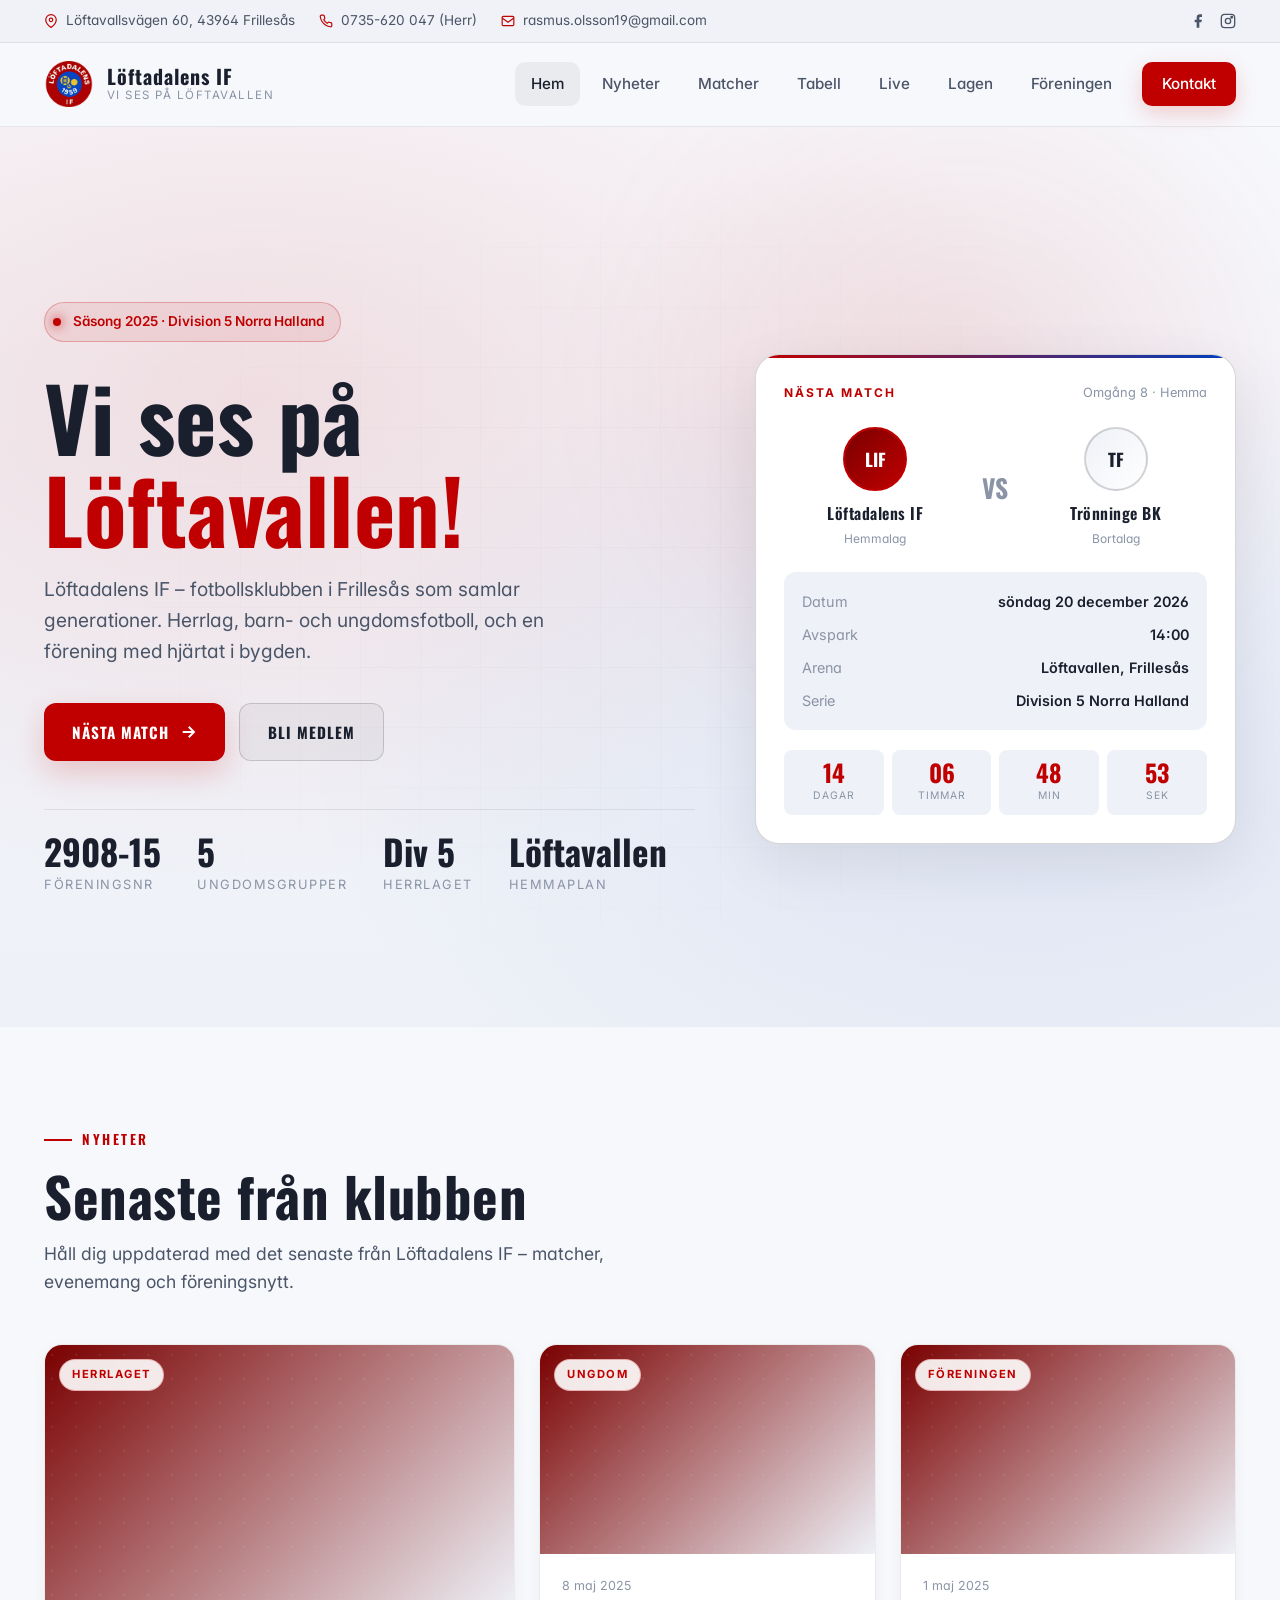
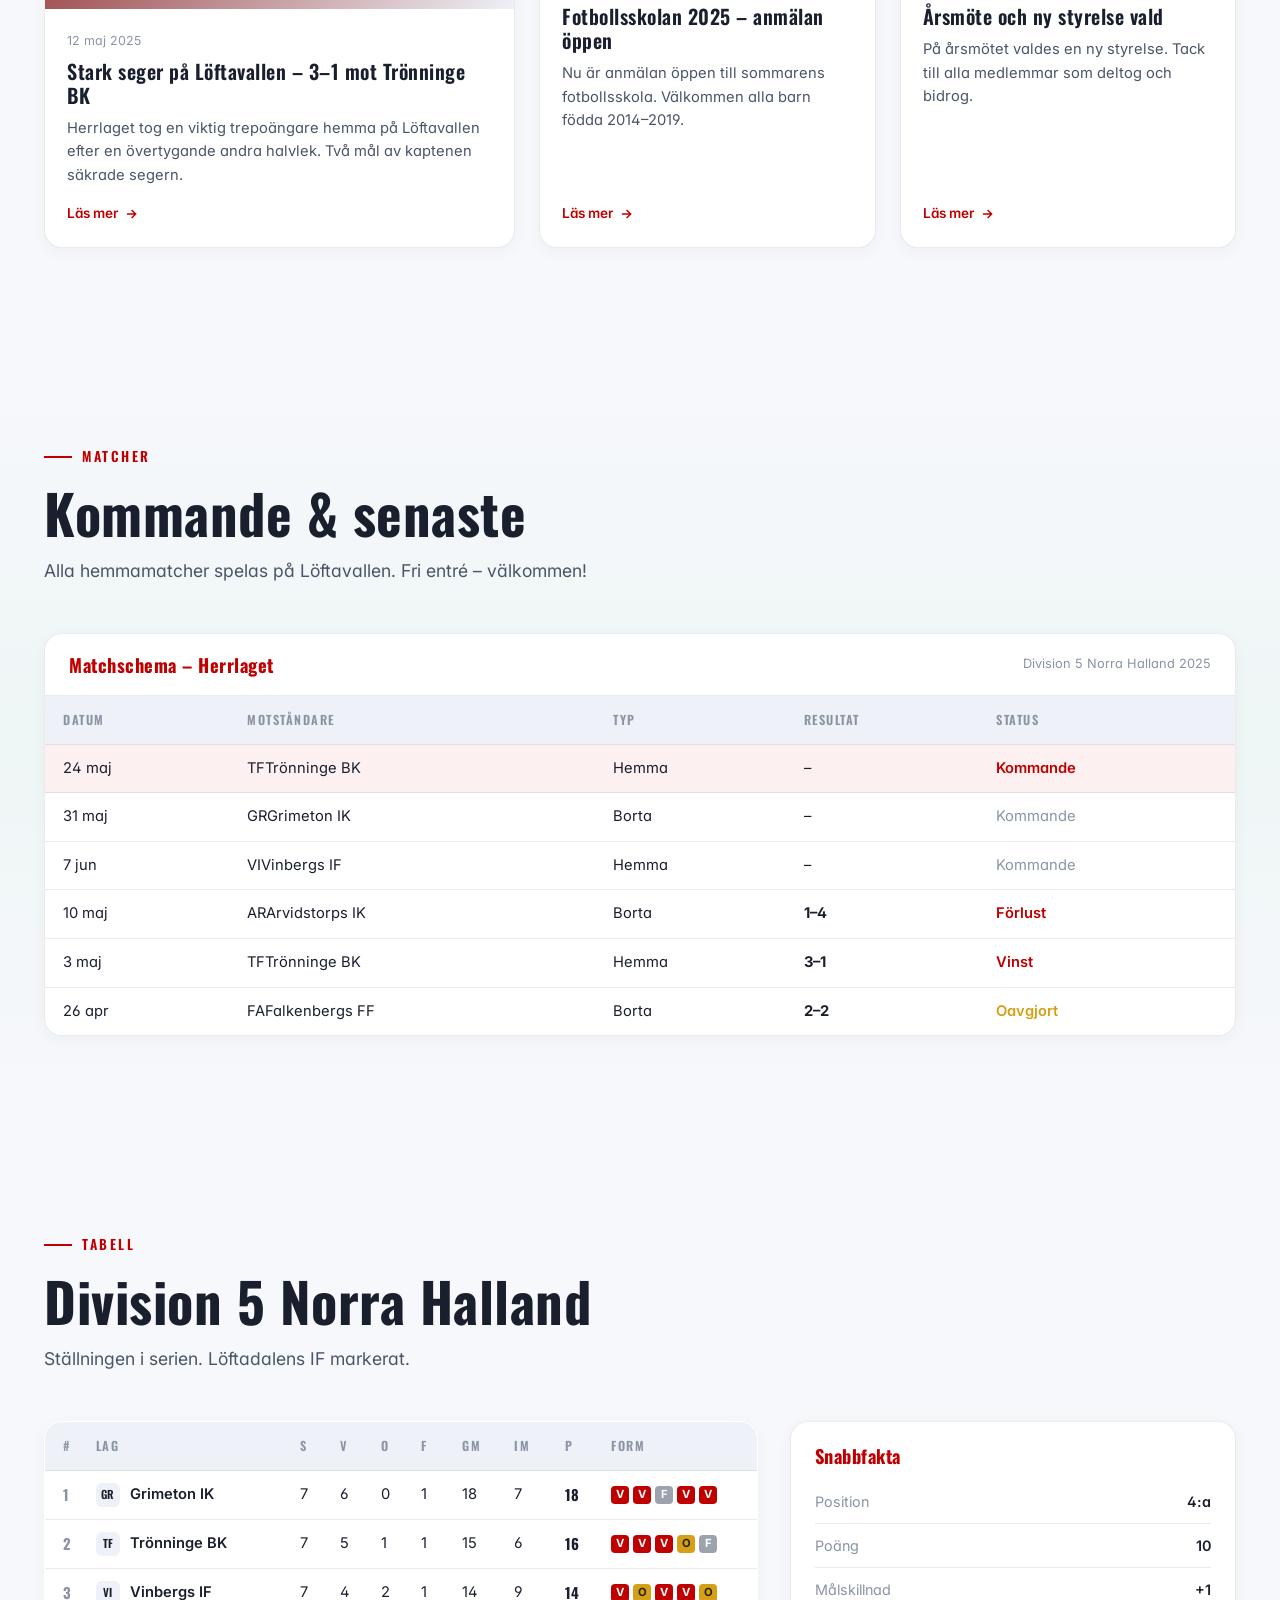
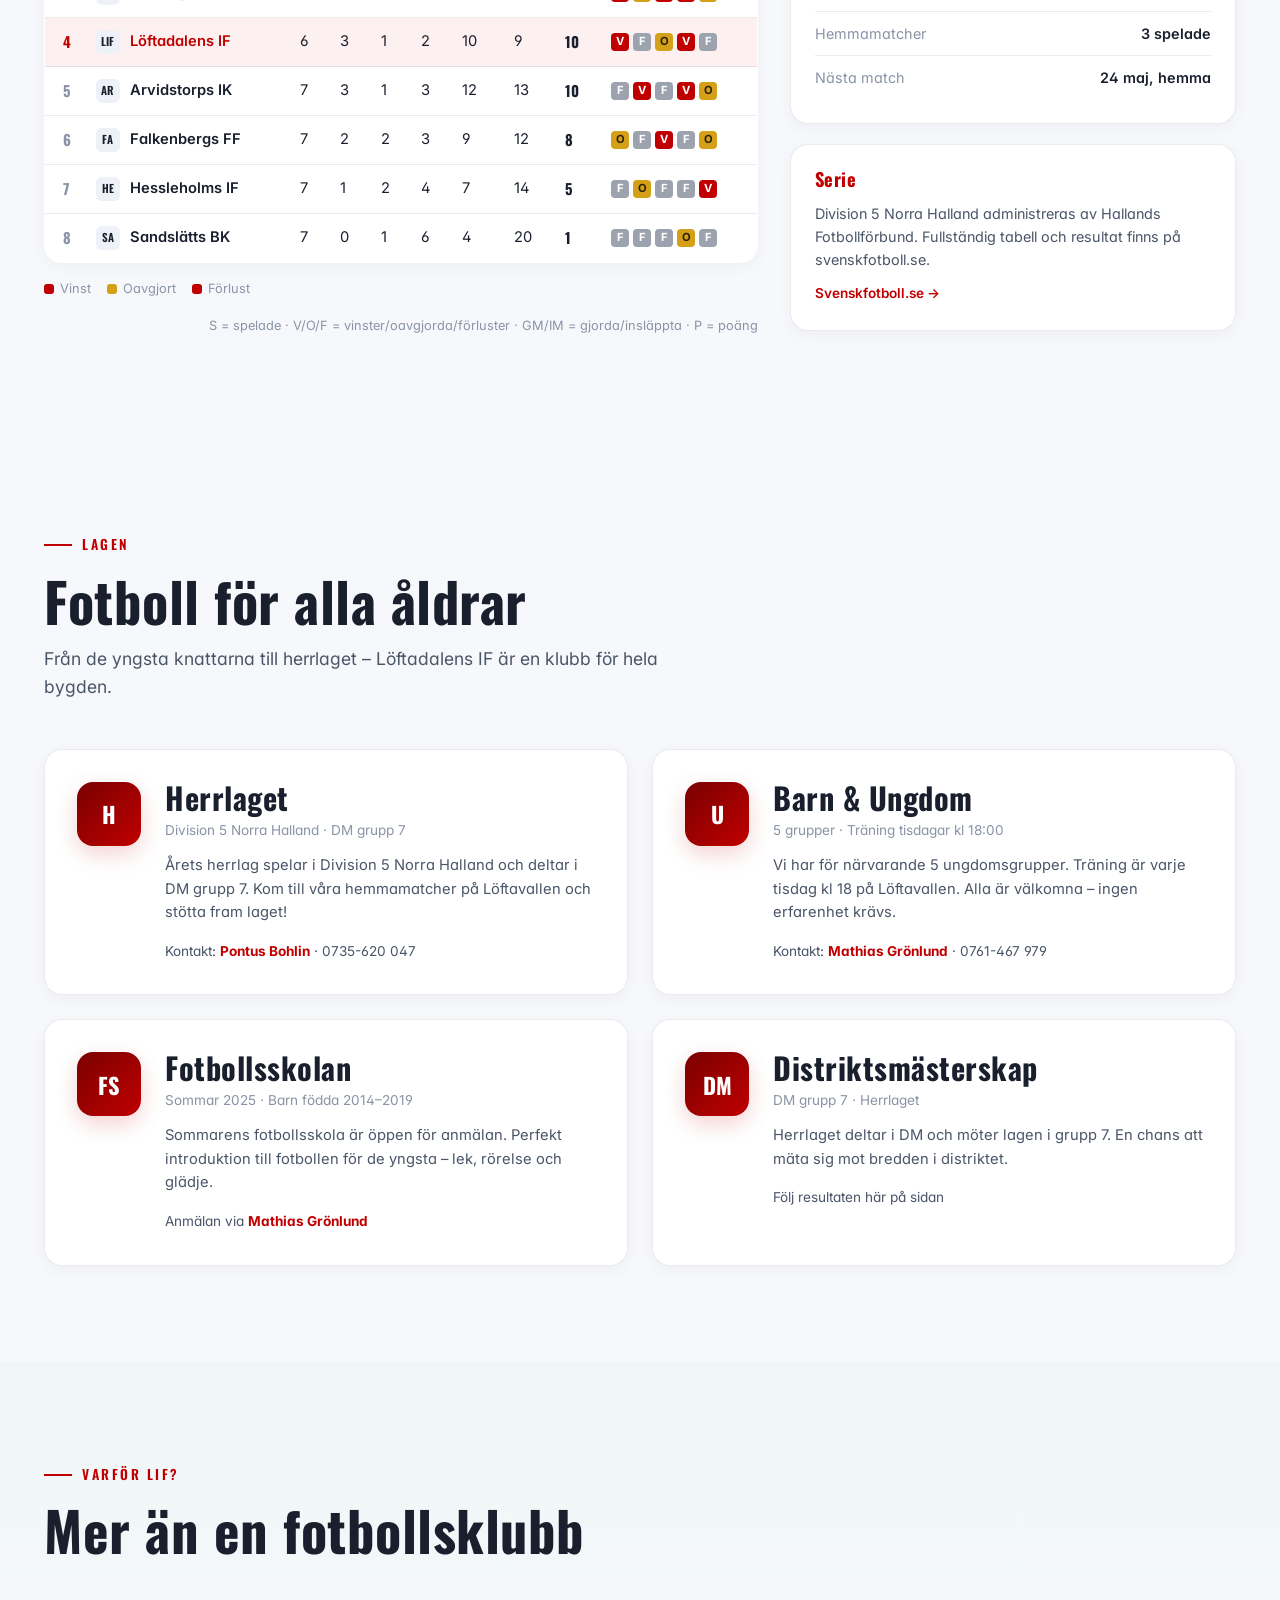
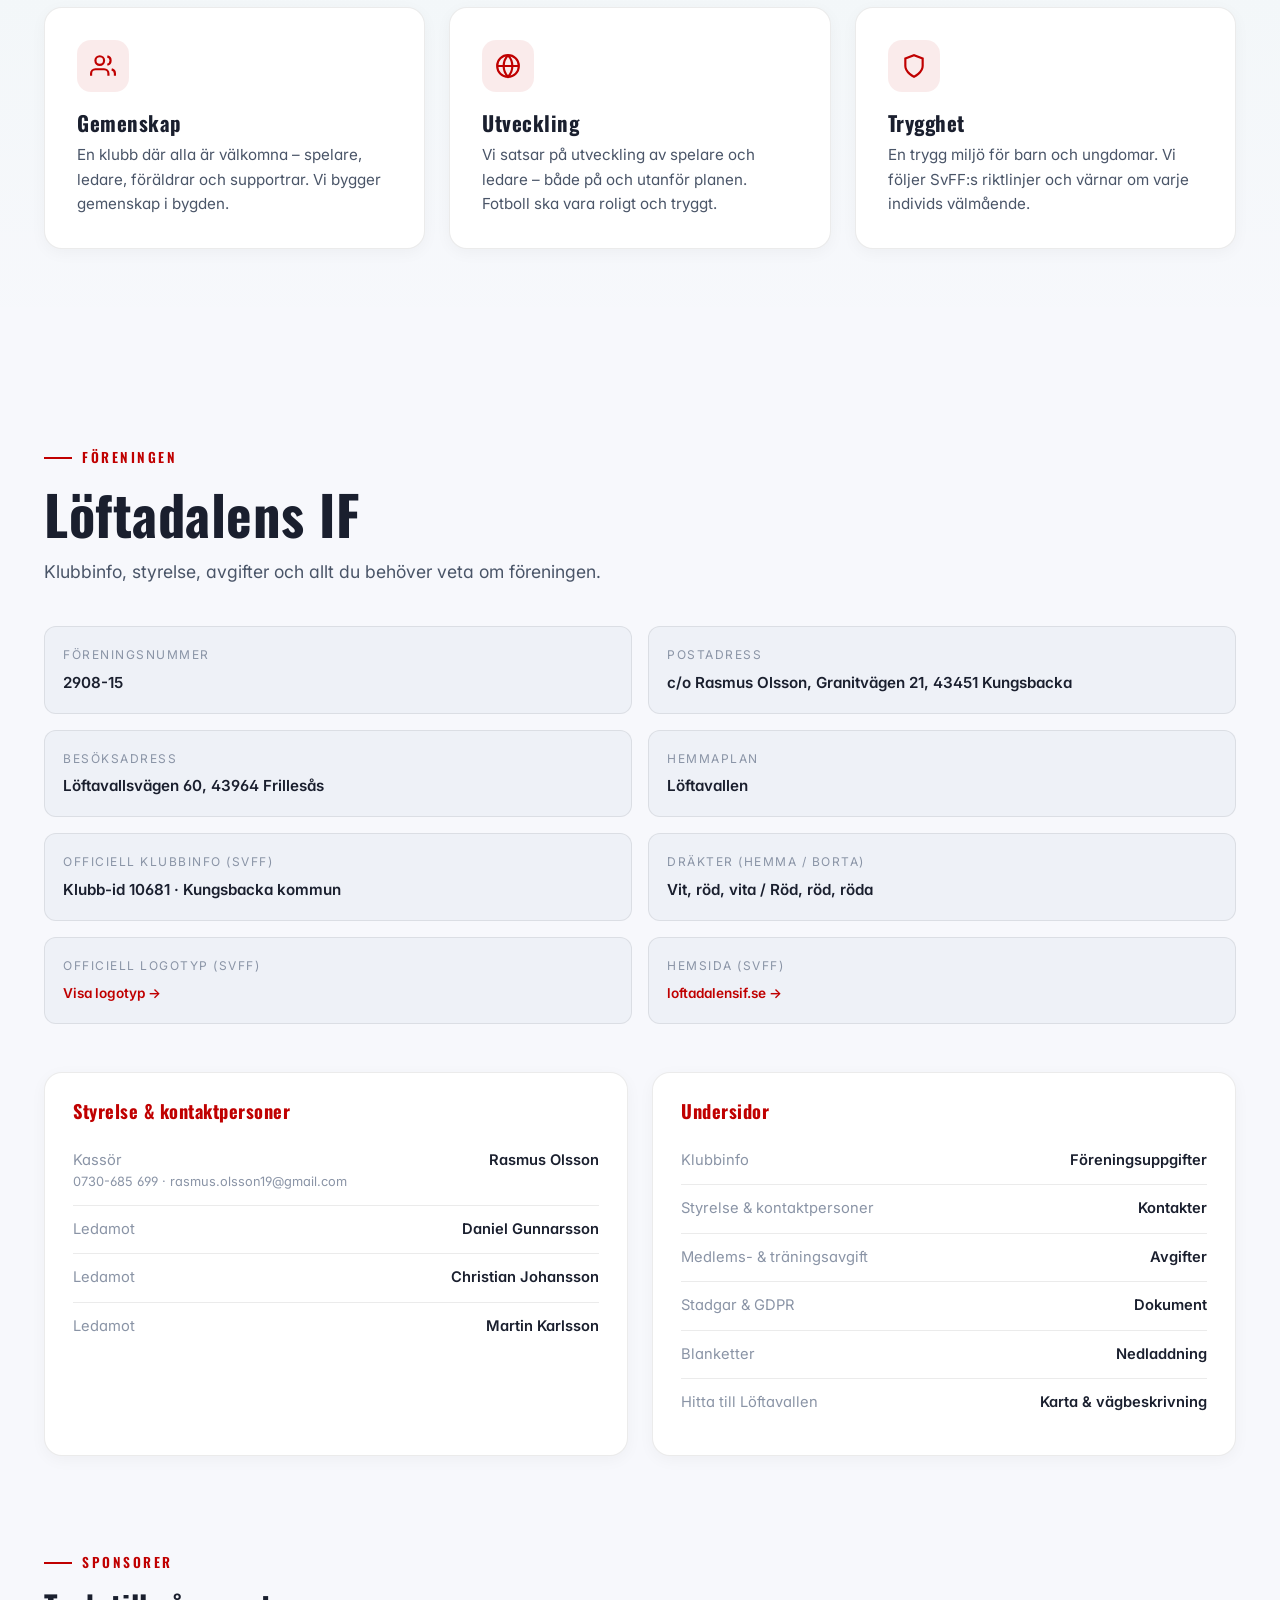
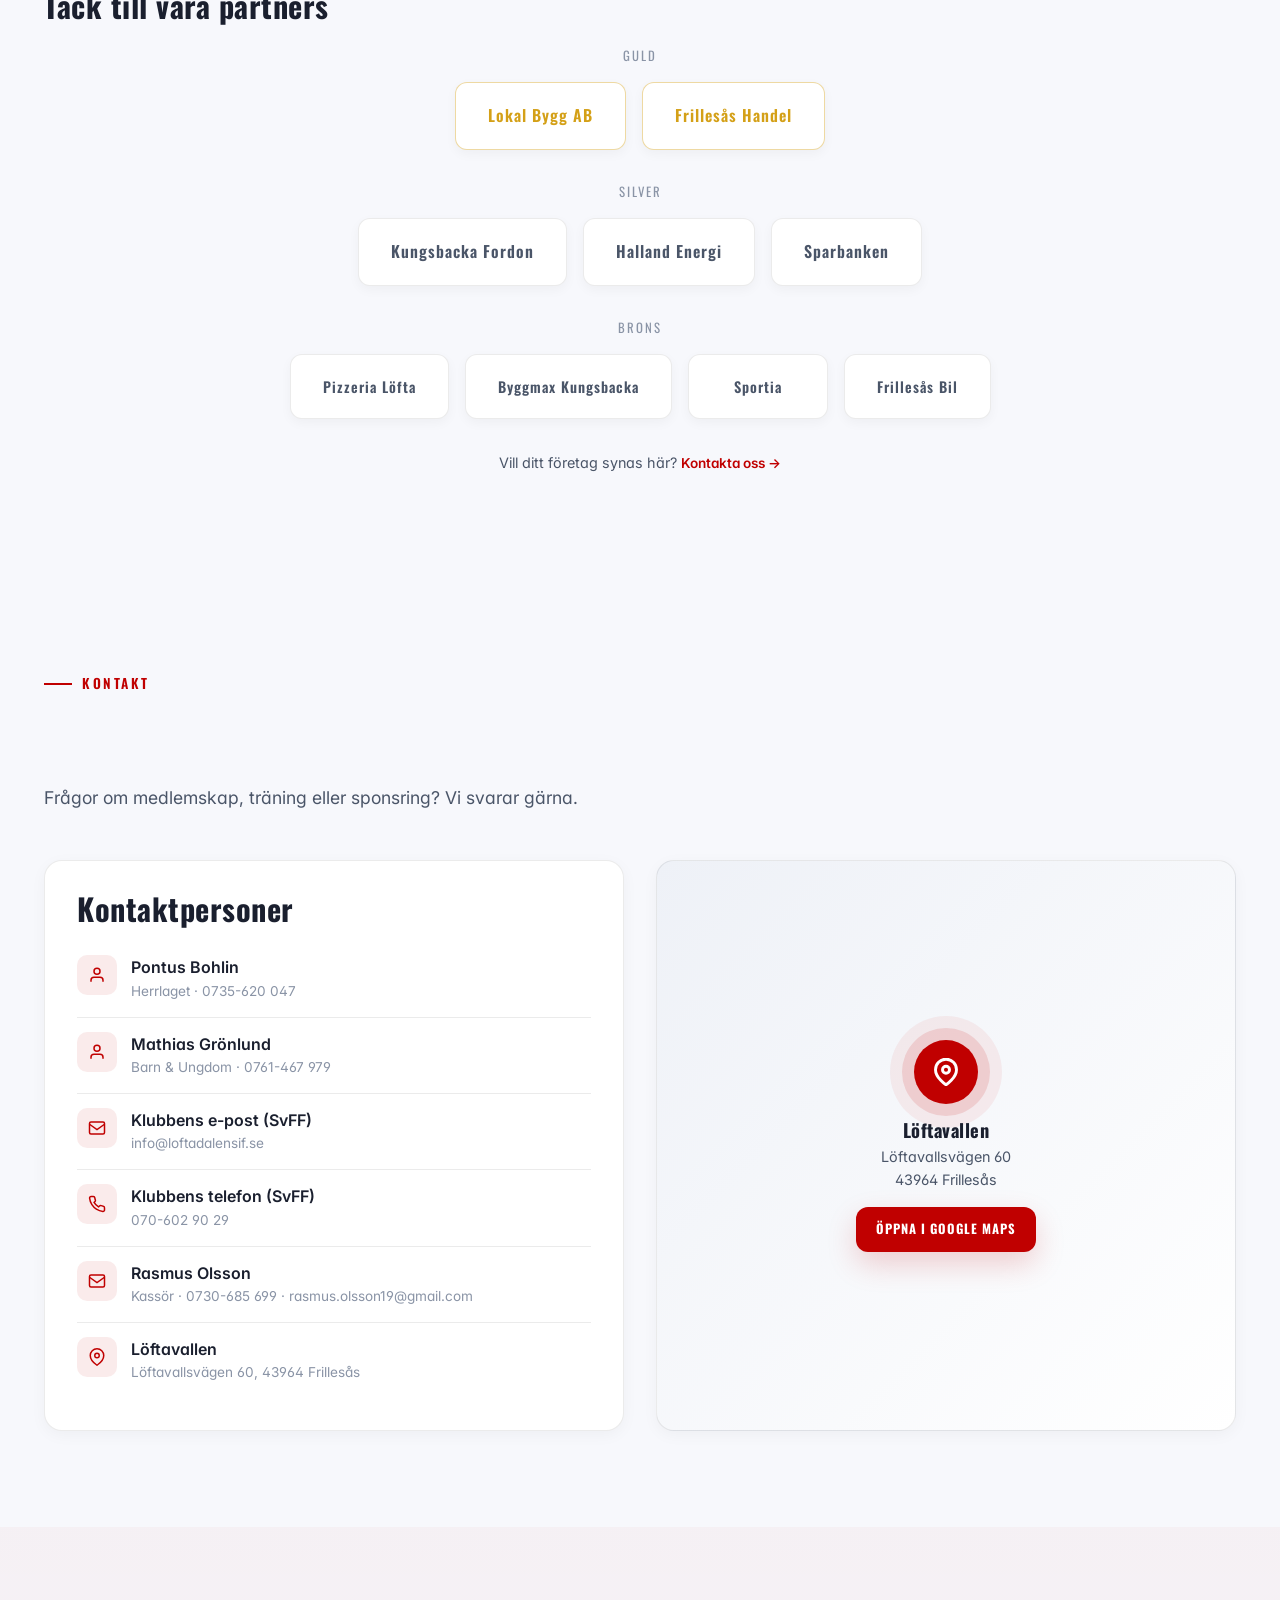
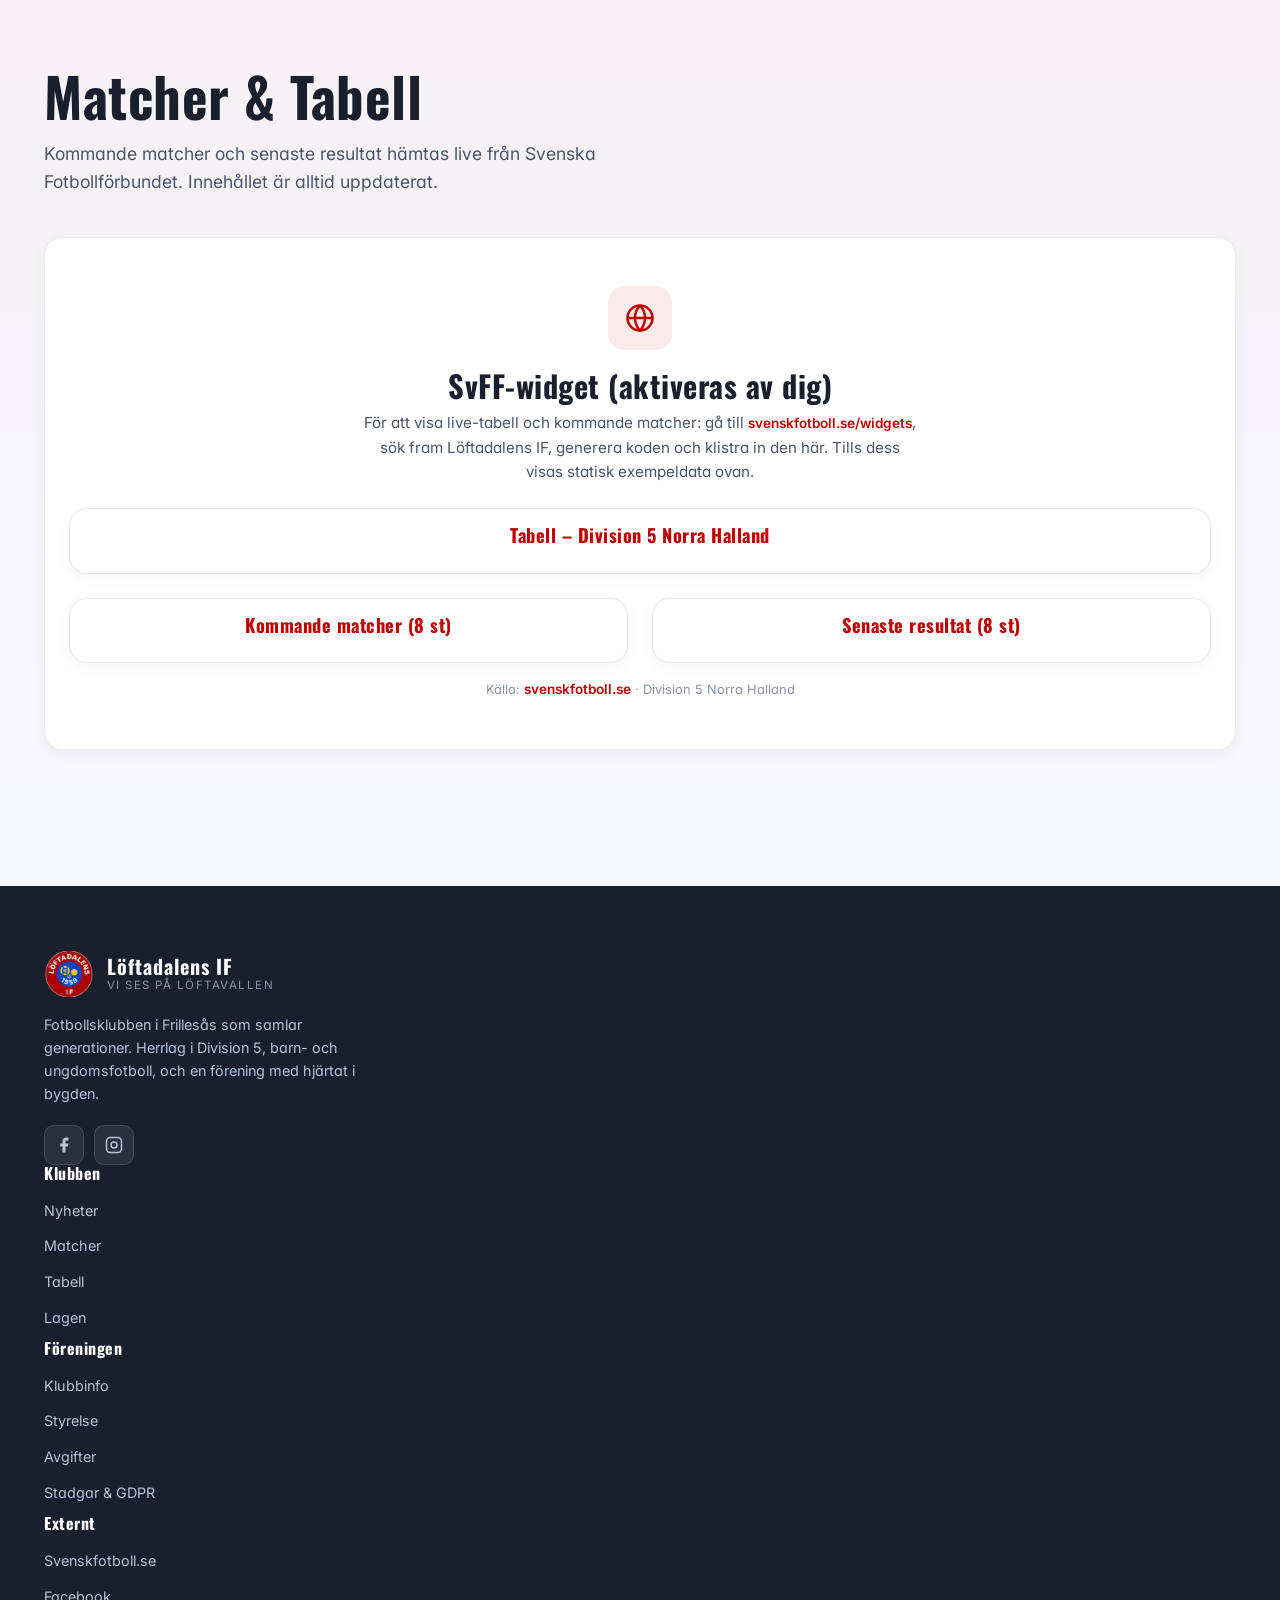
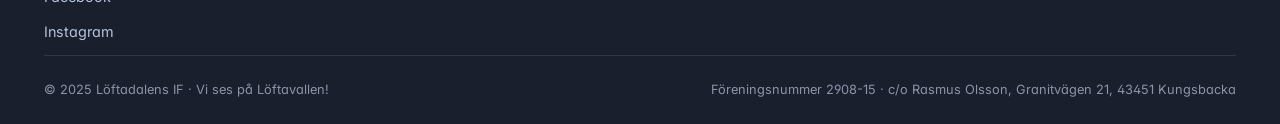
==== loftadalens-if-standalone.html @ 043dfdfb "Add SvFF widgets: table, upcoming matches, latest results" ====
<!DOCTYPE html>
<html lang="sv">
<head>
  <meta charset="UTF-8" />
  <meta name="viewport" content="width=device-width, initial-scale=1.0" />
  <meta name="description" content="Löftadalens IF – Vi ses på Löftavallen! Officiell hemsida för fotbollsklubben i Frillesås, Halland. Herrlag i Division 5, barn- och ungdomsfotboll." />
  <title>Löftadalens IF – Vi ses på Löftavallen!</title>
  <link rel="preconnect" href="https://fonts.googleapis.com" />
  <link rel="preconnect" href="https://fonts.gstatic.com" crossorigin />
  <link href="https://fonts.googleapis.com/css2?family=Inter:wght@400;500;600;700&family=Oswald:wght@500;600;700&display=swap" rel="stylesheet" />
  <style>
:root {
  --bg: #f7f8fc;
  --bg-2: #ffffff;
  --bg-3: #eef1f7;
  --card: #ffffff;
  --card-2: #f4f6fa;
  --border: rgba(0,0,0,0.08);
  --border-strong: rgba(0,0,0,0.16);
  --text: #1a1f2e;
  --text-dim: #4a5568;
  --text-muted: #8a94a6;
  --red: #c00000;
  --red-2: #a00000;
  --red-dark: #7a0000;
  --red-glow: rgba(192,0,0,0.18);
  --blue: #0040c0;
  --blue-2: #0030a0;
  --gold: #d4a017;
  --green: #c00000;
  --green-2: #a00000;
  --green-dark: #7a0000;
  --green-glow: rgba(192,0,0,0.18);
  --shadow: 0 20px 60px rgba(0,0,0,0.08);
  --shadow-sm: 0 8px 24px rgba(0,0,0,0.06);
  --radius: 18px;
  --radius-sm: 12px;
  --radius-xs: 8px;
  --container: 1240px;
  --header-h: 84px;
}

* { box-sizing: border-box; margin: 0; padding: 0; }
html { scroll-behavior: smooth; -webkit-text-size-adjust: 100%; }
body {
  font-family: 'Inter', system-ui, -apple-system, 'Segoe UI', Roboto, sans-serif;
  background: var(--bg);
  color: var(--text);
  line-height: 1.6;
  overflow-x: hidden;
  font-feature-settings: 'cv02','cv03','cv04','cv11';
  -webkit-font-smoothing: antialiased;
}
img { max-width: 100%; display: block; }
a { color: inherit; text-decoration: none; }
button { font: inherit; cursor: pointer; border: none; background: none; color: inherit; }
ul, ol { list-style: none; }

.display { font-family: 'Oswald', 'Inter', sans-serif; font-weight: 700; letter-spacing: 0.5px; text-transform: uppercase; }
h1, h2, h3, h4 { font-family: 'Oswald', 'Inter', sans-serif; font-weight: 700; letter-spacing: 0.5px; line-height: 1.05; }
h1 { font-size: clamp(2.6rem, 7vw, 5.5rem); }
h2 { font-size: clamp(2rem, 4.5vw, 3.4rem); }
h3 { font-size: clamp(1.3rem, 2.5vw, 1.9rem); }
h4 { font-size: 1.15rem; }
p { color: var(--text-dim); }
strong { color: var(--text); }

.container { width: 100%; max-width: var(--container); margin: 0 auto; padding: 0 24px; }
.section { padding: 96px 0; position: relative; }
.section-sm { padding: 64px 0; }
.eyebrow {
  display: inline-flex; align-items: center; gap: 10px;
  font-family: 'Oswald', sans-serif; font-size: 0.85rem; font-weight: 600;
  letter-spacing: 2.5px; text-transform: uppercase; color: var(--red);
  margin-bottom: 16px;
}
.eyebrow::before { content: ''; width: 28px; height: 2px; background: var(--red); }
.section-title { margin-bottom: 16px; }
.section-lead { max-width: 640px; font-size: 1.1rem; color: var(--text-dim); }

/* ---------- Top bar ---------- */
.topbar {
  background: #f0f2f7;
  border-bottom: 1px solid var(--border);
  font-size: 0.85rem;
  padding: 10px 0;
}
.topbar .container { display: flex; justify-content: space-between; align-items: center; gap: 16px; flex-wrap: wrap; }
.topbar-left { display: flex; gap: 24px; flex-wrap: wrap; color: var(--text-dim); }
.topbar-left span { display: inline-flex; align-items: center; gap: 8px; }
.topbar-left svg { width: 14px; height: 14px; color: var(--red); }
.topbar-right { display: flex; gap: 14px; }
.topbar-right a { color: var(--text-dim); transition: color .2s; display: inline-flex; align-items: center; }
.topbar-right a:hover { color: var(--red); }
.topbar-right svg { width: 16px; height: 16px; }

/* ---------- Header ---------- */
.header {
  position: sticky; top: 0; z-index: 100;
  height: var(--header-h);
  background: rgba(247,248,252,0.85);
  backdrop-filter: blur(16px);
  -webkit-backdrop-filter: blur(16px);
  border-bottom: 1px solid var(--border);
  transition: background .3s, border-color .3s;
}
.header.scrolled { background: rgba(247,248,252,0.97); border-color: var(--border-strong); }
.header .container { height: 100%; display: flex; align-items: center; justify-content: space-between; gap: 24px; }
.logo { display: flex; align-items: center; gap: 14px; }
.logo-mark {
  width: 46px; height: 46px; border-radius: 12px;
  background: linear-gradient(135deg, var(--red), var(--red-dark));
  display: grid; place-items: center; font-family: 'Oswald', sans-serif; font-weight: 700;
  font-size: 1.2rem; color: #fff; box-shadow: 0 6px 18px var(--red-glow);
  position: relative; overflow: hidden;
}
.logo-mark::after {
  content: ''; position: absolute; inset: 0;
  background: linear-gradient(135deg, transparent 40%, rgba(255,255,255,0.25));
}
.logo img.logo-img { height: 46px; width: auto; border-radius: 8px; }
.logo-text { line-height: 1; }
.logo-text .name { font-family: 'Oswald', sans-serif; font-size: 1.25rem; font-weight: 700; letter-spacing: 1px; color: var(--text); }
.logo-text .tag { font-size: 0.72rem; color: var(--text-muted); letter-spacing: 1.5px; text-transform: uppercase; margin-top: 4px; }

.nav { display: flex; align-items: center; gap: 6px; }
.nav a {
  padding: 10px 16px; border-radius: 10px; font-size: 0.95rem; font-weight: 500;
  color: var(--text-dim); transition: color .2s, background .2s;
}
.nav a:hover, .nav a.active { color: var(--text); background: rgba(0,0,0,0.05); }
.nav-cta {
  margin-left: 8px; padding: 10px 20px !important; border-radius: 10px;
  background: var(--red); color: #fff !important; font-weight: 700;
  box-shadow: 0 8px 22px var(--red-glow); transition: transform .2s, box-shadow .2s;
}
.nav-cta:hover { transform: translateY(-1px); box-shadow: 0 12px 28px var(--red-glow); background: #d40000; }

.burger { display: none; width: 42px; height: 42px; border-radius: 10px; border: 1px solid var(--border); align-items: center; justify-content: center; }
.burger span { width: 18px; height: 2px; background: var(--text); position: relative; transition: .3s; }
.burger span::before, .burger span::after { content: ''; position: absolute; width: 18px; height: 2px; background: var(--text); left: 0; transition: .3s; }
.burger span::before { top: -6px; } .burger span::after { top: 6px; }
.burger.open span { background: transparent; }
.burger.open span::before { top: 0; transform: rotate(45deg); }
.burger.open span::after { top: 0; transform: rotate(-45deg); }

/* ---------- Hero ---------- */
.hero {
  position: relative; min-height: 100vh; padding-top: var(--header-h);
  display: flex; align-items: center; overflow: hidden;
}
.hero-bg {
  position: absolute; inset: 0;
  background:
    radial-gradient(ellipse at 20% 30%, rgba(192,0,0,0.10), transparent 55%),
    radial-gradient(ellipse at 80% 70%, rgba(0,64,192,0.08), transparent 50%),
    linear-gradient(180deg, #f7f8fc 0%, #eef1f7 100%);
}
.hero-pattern {
  position: absolute; inset: 0; opacity: 0.04;
  background-image:
    linear-gradient(rgba(0,0,0,0.4) 1px, transparent 1px),
    linear-gradient(90deg, rgba(0,0,0,0.4) 1px, transparent 1px);
  background-size: 60px 60px;
  mask-image: radial-gradient(ellipse at center, black 30%, transparent 75%);
  -webkit-mask-image: radial-gradient(ellipse at center, black 30%, transparent 75%);
}
.hero-glow {
  position: absolute; top: -20%; right: -10%; width: 70vw; height: 70vw;
  background: radial-gradient(circle, rgba(192,0,0,0.10), transparent 60%);
  filter: blur(40px); pointer-events: none;
}
.hero .container { position: relative; z-index: 2; display: grid; grid-template-columns: 1.15fr 0.85fr; gap: 60px; align-items: center; padding-top: 40px; padding-bottom: 80px; }
.hero-content { max-width: 720px; }
.hero-eyebrow {
  display: inline-flex; align-items: center; gap: 12px;
  padding: 8px 16px 8px 8px; border-radius: 999px;
  background: rgba(192,0,0,0.08); border: 1px solid rgba(192,0,0,0.25);
  font-size: 0.85rem; color: var(--red); font-weight: 600; margin-bottom: 28px;
}
.hero-eyebrow .dot { width: 8px; height: 8px; border-radius: 50%; background: var(--red); box-shadow: 0 0 12px var(--red); animation: pulse 1.8s infinite; }
@keyframes pulse { 0%,100% { opacity: 1; transform: scale(1);} 50% { opacity: .5; transform: scale(1.4);} }
.hero h1 { margin-bottom: 20px; color: var(--text); }
.hero h1 .accent { color: var(--red); }
.hero-sub { font-size: 1.2rem; color: var(--text-dim); max-width: 560px; margin-bottom: 36px; }
.hero-actions { display: flex; gap: 14px; flex-wrap: wrap; margin-bottom: 48px; }
.btn {
  display: inline-flex; align-items: center; gap: 10px;
  padding: 16px 28px; border-radius: 12px; font-weight: 700; font-size: 0.95rem;
  transition: transform .2s, box-shadow .2s, background .2s;
  font-family: 'Oswald', sans-serif; letter-spacing: 1px; text-transform: uppercase;
}
.btn-primary { background: var(--red); color: #fff; box-shadow: 0 12px 30px var(--red-glow); }
.btn-primary:hover { transform: translateY(-2px); box-shadow: 0 18px 40px var(--red-glow); background: #d40000; }
.btn-ghost { background: rgba(0,0,0,0.04); color: var(--text); border: 1px solid var(--border-strong); }
.btn-ghost:hover { background: rgba(0,0,0,0.08); transform: translateY(-2px); }
.btn svg { width: 18px; height: 18px; }
.hero-stats { display: flex; gap: 36px; flex-wrap: wrap; padding-top: 24px; border-top: 1px solid var(--border); }
.hero-stat .num { font-family: 'Oswald', sans-serif; font-size: 2.2rem; font-weight: 700; color: var(--text); line-height: 1; }
.hero-stat .label { font-size: 0.8rem; color: var(--text-muted); text-transform: uppercase; letter-spacing: 1.5px; margin-top: 6px; }

/* ---------- Match card ---------- */
.match-card {
  background: #ffffff;
  border: 1px solid var(--border-strong);
  border-radius: 24px; padding: 28px; box-shadow: var(--shadow);
  position: relative; overflow: hidden;
}
.match-card::before {
  content: ''; position: absolute; top: 0; left: 0; right: 0; height: 3px;
  background: linear-gradient(90deg, var(--red), var(--blue));
}
.match-card .mc-head { display: flex; justify-content: space-between; align-items: center; margin-bottom: 24px; }
.match-card .mc-label { font-size: 0.75rem; text-transform: uppercase; letter-spacing: 2px; color: var(--red); font-weight: 700; }
.match-card .mc-round { font-size: 0.8rem; color: var(--text-muted); }
.match-teams { display: grid; grid-template-columns: 1fr auto 1fr; gap: 16px; align-items: center; margin-bottom: 24px; }
.match-team { text-align: center; }
.match-team .crest {
  width: 64px; height: 64px; margin: 0 auto 10px; border-radius: 50%;
  background: linear-gradient(135deg, var(--bg-3), #fff); border: 2px solid var(--border-strong);
  display: grid; place-items: center; font-family: 'Oswald', sans-serif; font-weight: 700; font-size: 1.1rem; color: var(--text);
}
.match-team.home .crest { background: linear-gradient(135deg, var(--red-dark), var(--red)); border-color: var(--red); color: #fff; }
.match-team .tname { font-family: 'Oswald', sans-serif; font-weight: 600; font-size: 1rem; letter-spacing: 0.5px; color: var(--text); }
.match-team .tmeta { font-size: 0.75rem; color: var(--text-muted); margin-top: 2px; }
.match-vs { font-family: 'Oswald', sans-serif; font-size: 1.6rem; font-weight: 700; color: var(--text-muted); }
.match-info { display: grid; gap: 10px; padding: 18px; background: var(--bg-3); border-radius: var(--radius-sm); margin-bottom: 20px; }
.match-info .row { display: flex; justify-content: space-between; font-size: 0.9rem; }
.match-info .row .k { color: var(--text-muted); }
.match-info .row .v { color: var(--text); font-weight: 600; }
.countdown { display: grid; grid-template-columns: repeat(4,1fr); gap: 8px; }
.countdown .cd { text-align: center; padding: 10px 6px; background: var(--bg-3); border-radius: var(--radius-xs); }
.countdown .cd .n { font-family: 'Oswald', sans-serif; font-size: 1.5rem; font-weight: 700; color: var(--red); line-height: 1; }
.countdown .cd .l { font-size: 0.65rem; color: var(--text-muted); text-transform: uppercase; letter-spacing: 1px; margin-top: 4px; }

/* ---------- News ---------- */
.news-grid { display: grid; grid-template-columns: 1.4fr 1fr 1fr; gap: 24px; margin-top: 48px; }
.news-card {
  background: #ffffff; border: 1px solid var(--border); border-radius: var(--radius);
  overflow: hidden; transition: transform .3s, border-color .3s, box-shadow .3s;
  display: flex; flex-direction: column;
  box-shadow: 0 4px 16px rgba(0,0,0,0.04);
}
.news-card:hover { transform: translateY(-6px); border-color: var(--border-strong); box-shadow: var(--shadow-sm); }
.news-card .nc-img {
  aspect-ratio: 16/10; background: linear-gradient(135deg, var(--red-dark), var(--bg-3));
  position: relative; overflow: hidden;
}
.news-card.featured .nc-img { aspect-ratio: 16/9; }
.nc-img .nc-tag {
  position: absolute; top: 14px; left: 14px; padding: 6px 12px; border-radius: 999px;
  background: rgba(255,255,255,0.9); backdrop-filter: blur(8px); color: var(--red);
  font-size: 0.7rem; font-weight: 700; text-transform: uppercase; letter-spacing: 1.5px;
  border: 1px solid rgba(192,0,0,0.25);
}
.nc-img .nc-pattern { position: absolute; inset: 0; opacity: 0.1;
  background-image: radial-gradient(circle at 30% 40%, #fff 1px, transparent 1px); background-size: 24px 24px; }
.nc-body { padding: 22px; flex: 1; display: flex; flex-direction: column; }
.nc-date { font-size: 0.78rem; color: var(--text-muted); margin-bottom: 8px; }
.nc-title { font-family: 'Oswald', sans-serif; font-size: 1.25rem; font-weight: 600; margin-bottom: 10px; line-height: 1.2; color: var(--text); }
.nc-excerpt { font-size: 0.92rem; color: var(--text-dim); flex: 1; margin-bottom: 16px; }
.nc-link { color: var(--red); font-weight: 600; font-size: 0.85rem; display: inline-flex; align-items: center; gap: 6px; }
.nc-link:hover { gap: 10px; }

/* ---------- Standings ---------- */
.standings-wrap { display: grid; grid-template-columns: 1.6fr 1fr; gap: 32px; margin-top: 48px; align-items: start; }
.standings-table { width: 100%; border-collapse: collapse; background: #ffffff; border: 1px solid var(--border); border-radius: var(--radius); overflow: hidden; box-shadow: 0 4px 16px rgba(0,0,0,0.04); }
.standings-table thead th {
  background: var(--bg-3); padding: 14px 12px; text-align: left;
  font-family: 'Oswald', sans-serif; font-size: 0.78rem; letter-spacing: 1.5px;
  text-transform: uppercase; color: var(--text-muted); font-weight: 600;
}
.standings-table thead th:first-child { padding-left: 18px; }
.standings-table tbody td { padding: 12px; border-top: 1px solid var(--border); font-size: 0.92rem; color: var(--text); }
.standings-table tbody td:first-child { padding-left: 18px; }
.standings-table tbody tr { transition: background .2s; }
.standings-table tbody tr:hover { background: rgba(192,0,0,0.04); }
.standings-table .pos { font-family: 'Oswald', sans-serif; font-weight: 700; color: var(--text-muted); width: 36px; }
.standings-table .team { font-weight: 600; color: var(--text); }
.standings-table .team .tcrest {
  display: inline-grid; place-items: center; width: 24px; height: 24px; border-radius: 6px;
  background: var(--bg-3); font-size: 0.7rem; margin-right: 10px; vertical-align: middle; font-family: 'Oswald', sans-serif; color: var(--text);
}
.standings-table .hl { background: rgba(192,0,0,0.06); }
.standings-table .hl .pos { color: var(--red); }
.standings-table .hl .team { color: var(--red); }
.standings-table .pts { font-family: 'Oswald', sans-serif; font-weight: 700; color: var(--text); }
.standings-table .form { display: flex; gap: 4px; }
.form-dot { width: 18px; height: 18px; border-radius: 4px; display: grid; place-items: center; font-size: 0.7rem; font-weight: 700; }
.form-dot.w { background: var(--red); color: #fff; }
.form-dot.d { background: var(--gold); color: #2a2000; }
.form-dot.l { background: #9ca3af; color: #fff; }
.standings-legend { display: flex; gap: 16px; flex-wrap: wrap; margin-top: 16px; font-size: 0.8rem; color: var(--text-muted); }
.standings-legend span { display: inline-flex; align-items: center; gap: 6px; }
.legend-dot { width: 10px; height: 10px; border-radius: 3px; }
.side-card { background: #ffffff; border: 1px solid var(--border); border-radius: var(--radius); padding: 24px; box-shadow: 0 4px 16px rgba(0,0,0,0.04); }
.side-card h4 { margin-bottom: 14px; color: var(--red); }
.side-card .row { display: flex; justify-content: space-between; padding: 10px 0; border-bottom: 1px solid var(--border); font-size: 0.9rem; }
.side-card .row:last-child { border-bottom: none; }
.side-card .row .k { color: var(--text-muted); }
.side-card .row .v { font-weight: 600; color: var(--text); }

/* ---------- Features ---------- */
.features { display: grid; grid-template-columns: repeat(3,1fr); gap: 24px; margin-top: 48px; }
.feature {
  background: #ffffff; border: 1px solid var(--border); border-radius: var(--radius);
  padding: 32px; transition: transform .3s, border-color .3s;
  box-shadow: 0 4px 16px rgba(0,0,0,0.04);
}
.feature:hover { transform: translateY(-4px); border-color: var(--border-strong); }
.feature .f-icon {
  width: 52px; height: 52px; border-radius: 14px; background: rgba(192,0,0,0.08);
  display: grid; place-items: center; margin-bottom: 20px; color: var(--red);
}
.feature .f-icon svg { width: 26px; height: 26px; }
.feature h3 { font-size: 1.3rem; margin-bottom: 10px; color: var(--text); }
.feature p { font-size: 0.95rem; }

/* ---------- Teams ---------- */
.teams { display: grid; grid-template-columns: repeat(2,1fr); gap: 24px; margin-top: 48px; }
.team-card {
  background: #ffffff; border: 1px solid var(--border); border-radius: var(--radius);
  padding: 32px; display: flex; gap: 24px; align-items: flex-start;
  transition: transform .3s, border-color .3s;
  box-shadow: 0 4px 16px rgba(0,0,0,0.04);
}
.team-card:hover { transform: translateY(-4px); border-color: var(--border-strong); }
.team-card .tc-icon {
  width: 64px; height: 64px; flex-shrink: 0; border-radius: 16px;
  background: linear-gradient(135deg, var(--red-dark), var(--red));
  display: grid; place-items: center; color: #fff; font-family: 'Oswald', sans-serif; font-weight: 700; font-size: 1.4rem;
  box-shadow: 0 8px 22px var(--red-glow);
}
.team-card h3 { margin-bottom: 6px; color: var(--text); }
.team-card .meta { font-size: 0.85rem; color: var(--text-muted); margin-bottom: 12px; }
.team-card p { font-size: 0.92rem; margin-bottom: 16px; }
.team-card .contact { font-size: 0.85rem; color: var(--text-dim); }
.team-card .contact strong { color: var(--red); }

/* ---------- Association ---------- */
.board { display: grid; grid-template-columns: 1fr 1fr; gap: 24px; margin-top: 48px; }
.board-card { background: #ffffff; border: 1px solid var(--border); border-radius: var(--radius); padding: 28px; box-shadow: 0 4px 16px rgba(0,0,0,0.04); }
.board-card h4 { margin-bottom: 16px; color: var(--red); }
.board-list li { display: flex; justify-content: space-between; padding: 12px 0; border-bottom: 1px solid var(--border); font-size: 0.92rem; gap: 12px; }
.board-list li:last-child { border-bottom: none; }
.board-list .role { color: var(--text-muted); }
.board-list .name { font-weight: 600; text-align: right; color: var(--text); }
.board-list .contact { font-size: 0.8rem; color: var(--text-muted); }
.info-grid { display: grid; grid-template-columns: repeat(2,1fr); gap: 16px; }
.info-item { background: var(--bg-3); border: 1px solid var(--border); border-radius: var(--radius-sm); padding: 18px; }
.info-item .k { font-size: 0.75rem; color: var(--text-muted); text-transform: uppercase; letter-spacing: 1.5px; margin-bottom: 6px; }
.info-item .v { font-weight: 600; font-size: 0.95rem; color: var(--text); }

/* ---------- Sponsors ---------- */
.sponsors { margin-top: 48px; }
.sponsor-tier { margin-bottom: 32px; }
.sponsor-tier .tier-label { font-family: 'Oswald', sans-serif; font-size: 0.8rem; letter-spacing: 2px; text-transform: uppercase; color: var(--text-muted); margin-bottom: 16px; text-align: center; }
.sponsor-grid { display: flex; flex-wrap: wrap; gap: 16px; justify-content: center; align-items: center; }
.sponsor {
  padding: 20px 32px; background: #ffffff; border: 1px solid var(--border); border-radius: var(--radius-sm);
  font-family: 'Oswald', sans-serif; font-weight: 600; letter-spacing: 1px; color: var(--text-dim);
  transition: color .2s, border-color .2s; min-width: 140px; text-align: center;
  box-shadow: 0 4px 12px rgba(0,0,0,0.04);
}
.sponsor:hover { color: var(--text); border-color: var(--border-strong); }
.sponsor.gold { border-color: rgba(212,160,23,0.4); color: var(--gold); }
.sponsor.bronze { font-size: 0.9rem; }

/* ---------- Contact ---------- */
.contact-grid { display: grid; grid-template-columns: 1fr 1fr; gap: 32px; margin-top: 48px; }
.contact-card { background: #ffffff; border: 1px solid var(--border); border-radius: var(--radius); padding: 32px; box-shadow: 0 4px 16px rgba(0,0,0,0.04); }
.contact-card h3 { margin-bottom: 16px; color: var(--text); }
.contact-list li { display: flex; gap: 14px; padding: 14px 0; border-bottom: 1px solid var(--border); }
.contact-list li:last-child { border-bottom: none; }
.contact-list .ci { width: 40px; height: 40px; flex-shrink: 0; border-radius: 10px; background: rgba(192,0,0,0.08); display: grid; place-items: center; color: var(--red); }
.contact-list .ci svg { width: 18px; height: 18px; }
.contact-list .ct { font-weight: 600; color: var(--text); }
.contact-list .cs { font-size: 0.85rem; color: var(--text-muted); }
.map {
  background: #ffffff; border: 1px solid var(--border); border-radius: var(--radius);
  overflow: hidden; min-height: 320px; position: relative;
  background-image: linear-gradient(135deg, var(--bg-3), #fff);
  box-shadow: 0 4px 16px rgba(0,0,0,0.04);
}
.map .map-inner { position: absolute; inset: 0; display: grid; place-items: center; text-align: center; padding: 24px; }
.map .map-pin { width: 64px; height: 64px; border-radius: 50%; background: var(--red); display: grid; place-items: center; margin: 0 auto 16px; box-shadow: 0 0 0 12px rgba(192,0,0,0.12), 0 0 0 24px rgba(192,0,0,0.06); color: #fff; }
.map .map-pin svg { width: 28px; height: 28px; }
.map h4 { margin-bottom: 6px; color: var(--text); }
.map p { font-size: 0.9rem; }

/* ---------- Footer ---------- */
.footer { background: #1a1f2e; border-top: 1px solid var(--border); padding: 64px 0 24px; margin-top: 40px; color: #e8ecf2; }
.footer h4 { font-size: 1rem; margin-bottom: 16px; color: #fff; }
.footer p { font-size: 0.9rem; color: #b6c2d6; }
.footer ul li { margin-bottom: 10px; }
.footer ul a { color: #b6c2d6; font-size: 0.9rem; transition: color .2s; }
.footer ul a:hover { color: var(--red); }
.footer .brand p { margin: 16px 0 20px; max-width: 320px; }
.footer-social { display: flex; gap: 10px; }
.footer-social a { width: 40px; height: 40px; border-radius: 10px; background: rgba(255,255,255,0.08); border: 1px solid rgba(255,255,255,0.12); display: grid; place-items: center; color: #b6c2d6; transition: .2s; }
.footer-social a:hover { color: var(--red); border-color: var(--red); }
.footer-bottom { border-top: 1px solid rgba(255,255,255,0.1); padding-top: 24px; display: flex; justify-content: space-between; flex-wrap: wrap; gap: 12px; font-size: 0.8rem; color: #8a94a6; }
.footer .logo-text .name { color: #fff; }
.footer .logo-text .tag { color: #8a94a6; }

/* ---------- Widget grid ---------- */
.widget-grid-2 { display: grid; grid-template-columns: 1fr 1fr; gap: 24px; }
@media (max-width: 768px) {
  .widget-grid-2 { grid-template-columns: 1fr; }
}

/* ---------- Utility ---------- */
.text-green { color: var(--red); }
.mt-4 { margin-top: 16px; }

/* ---------- Back to top ---------- */
.back-to-top {
  position: fixed; bottom: 24px; right: 24px; z-index: 90;
  width: 46px; height: 46px; border-radius: 14px;
  background: var(--red); color: #fff;
  display: grid; place-items: center;
  box-shadow: 0 12px 30px var(--red-glow);
  opacity: 0; transform: translateY(20px); pointer-events: none;
  transition: opacity .3s, transform .3s, background .2s;
}
.back-to-top.visible { opacity: 1; transform: translateY(0); pointer-events: auto; }
.back-to-top:hover { background: #d40000; transform: translateY(-2px); }
.back-to-top svg { width: 20px; height: 20px; }

/* ---------- Reveal ---------- */
.reveal { opacity: 0; transform: translateY(30px); transition: opacity .7s ease, transform .7s ease; }
.reveal.visible { opacity: 1; transform: translateY(0); }
.reveal-delay-1 { transition-delay: .1s; }
.reveal-delay-2 { transition-delay: .2s; }
.reveal-delay-3 { transition-delay: .3s; }

/* ---------- Responsive ---------- */
@media (max-width: 1024px) {
  .hero .container { grid-template-columns: 1fr; gap: 40px; }
  .news-grid { grid-template-columns: 1fr 1fr; }
  .news-grid .featured { grid-column: 1 / -1; }
  .standings-wrap { grid-template-columns: 1fr; }
  .features { grid-template-columns: 1fr 1fr; }
  .footer-grid { grid-template-columns: 1fr 1fr; }
}
@media (max-width: 768px) {
  .section { padding: 72px 0; }
  .topbar .container { flex-direction: column; gap: 8px; text-align: center; }
  .topbar-left { justify-content: center; }
  .header .container { gap: 12px; }
  .nav { position: fixed; top: var(--header-h); left: 0; right: 0; background: rgba(247,248,252,0.98); backdrop-filter: blur(16px); flex-direction: column; padding: 16px; border-bottom: 1px solid var(--border); transform: translateY(-120%); transition: transform .3s; align-items: stretch; z-index: 99; }
  .nav.open { transform: translateY(0); }
  .nav a { padding: 14px 16px; }
  .nav-cta { margin-left: 0; text-align: center; }
  .burger { display: flex; }
  .hero { min-height: auto; padding-bottom: 40px; }
  .hero-stats { gap: 24px; }
  .news-grid { grid-template-columns: 1fr; }
  .features { grid-template-columns: 1fr; }
  .teams { grid-template-columns: 1fr; }
  .team-card { flex-direction: column; }
  .board { grid-template-columns: 1fr; }
  .info-grid { grid-template-columns: 1fr; }
  .contact-grid { grid-template-columns: 1fr; }
  .footer-grid { grid-template-columns: 1fr; }
  .match-teams { gap: 8px; }
  .match-team .crest { width: 52px; height: 52px; }
}
@media (max-width: 480px) {
  .container { padding: 0 18px; }
  .hero-actions { flex-direction: column; }
  .btn { width: 100%; justify-content: center; }
  .countdown .cd .n { font-size: 1.2rem; }
}

</style>
  <link rel="icon" href="data:image/svg+xml,%3Csvg xmlns='http://www.w3.org/2000/svg' viewBox='0 0 64 64'%3E%3Crect width='64' height='64' rx='14' fill='%2322c55e'/%3E%3Ctext x='32' y='44' font-family='Arial' font-size='34' font-weight='900' text-anchor='middle' fill='%23052012'%3EL%3C/text%3E%3C/svg%3E" />
</head>
<body>

  <!-- Top bar -->
  <div class="topbar">
    <div class="container">
      <div class="topbar-left">
        <span>
          <svg viewBox="0 0 24 24" fill="none" stroke="currentColor" stroke-width="2"><path d="M21 10c0 7-9 13-9 13s-9-6-9-13a9 9 0 0118 0z"/><circle cx="12" cy="10" r="3"/></svg>
          Löftavallsvägen 60, 43964 Frillesås
        </span>
        <span>
          <svg viewBox="0 0 24 24" fill="none" stroke="currentColor" stroke-width="2"><path d="M22 16.92v3a2 2 0 01-2.18 2 19.79 19.79 0 01-8.63-3.07 19.5 19.5 0 01-6-6 19.79 19.79 0 01-3.07-8.67A2 2 0 014.11 2h3a2 2 0 012 1.72c.127.96.361 1.903.7 2.81a2 2 0 01-.45 2.11L8.09 9.91a16 16 0 006 6l1.27-1.27a2 2 0 012.11-.45c.907.339 1.85.573 2.81.7A2 2 0 0122 16.92z"/></svg>
          0735-620 047 (Herr)
        </span>
        <span>
          <svg viewBox="0 0 24 24" fill="none" stroke="currentColor" stroke-width="2"><rect x="2" y="4" width="20" height="16" rx="2"/><path d="M22 7l-10 7L2 7"/></svg>
          rasmus.olsson19@gmail.com
        </span>
      </div>
      <div class="topbar-right">
        <a href="https://facebook.com/loftadalensif" aria-label="Facebook" target="_blank" rel="noopener">
          <svg viewBox="0 0 24 24" fill="currentColor"><path d="M18 2h-3a5 5 0 00-5 5v3H7v4h3v8h4v-8h3l1-4h-4V7a1 1 0 011-1h3z"/></svg>
        </a>
        <a href="https://instagram.com/loftadalensif" aria-label="Instagram" target="_blank" rel="noopener">
          <svg viewBox="0 0 24 24" fill="none" stroke="currentColor" stroke-width="2"><rect x="2" y="2" width="20" height="20" rx="5"/><circle cx="12" cy="12" r="4"/><circle cx="17.5" cy="6.5" r="1.2" fill="currentColor"/></svg>
        </a>
      </div>
    </div>
  </div>

  <!-- Header -->
  <header class="header" id="header">
    <div class="container">
      <a href="#top" class="logo">
        <img src="[data-uri]" alt="Löftadalens IF" class="logo-img" width="46" height="46" style="height:46px;width:auto;" />
        <div class="logo-text">
          <div class="name">Löftadalens IF</div>
          <div class="tag">Vi ses på Löftavallen</div>
        </div>
      </a>
      <nav class="nav" id="nav">
        <a href="#top" class="active">Hem</a>
        <a href="#nyheter">Nyheter</a>
        <a href="#matcher">Matcher</a>
        <a href="#tabell">Tabell</a>
        <a href="#live">Live</a>
        <a href="#laget">Lagen</a>
        <a href="#foreningen">Föreningen</a>
        <a href="#kontakt" class="nav-cta">Kontakt</a>
      </nav>
      <button class="burger" id="burger" aria-label="Meny">
        <span></span>
      </button>
    </div>
  </header>

  <!-- Hero -->
  <section class="hero" id="top">
    <div class="hero-bg"></div>
    <div class="hero-pattern"></div>
    <div class="hero-glow"></div>
    <div class="container">
      <div class="hero-content">
        <div class="hero-eyebrow">
          <span class="dot"></span>
          Säsong 2025 · Division 5 Norra Halland
        </div>
        <h1>Vi ses på <span class="accent">Löftavallen!</span></h1>
        <p class="hero-sub">Löftadalens IF – fotbollsklubben i Frillesås som samlar generationer. Herrlag, barn- och ungdomsfotboll, och en förening med hjärtat i bygden.</p>
        <div class="hero-actions">
          <a href="#matcher" class="btn btn-primary">
            Nästa match
            <svg viewBox="0 0 24 24" fill="none" stroke="currentColor" stroke-width="2.5"><path d="M5 12h14M13 5l7 7-7 7"/></svg>
          </a>
          <a href="#foreningen" class="btn btn-ghost">Bli medlem</a>
        </div>
        <div class="hero-stats">
          <div class="hero-stat">
            <div class="num">2908-15</div>
            <div class="label">Föreningsnr</div>
          </div>
          <div class="hero-stat">
            <div class="num">5</div>
            <div class="label">Ungdomsgrupper</div>
          </div>
          <div class="hero-stat">
            <div class="num">Div 5</div>
            <div class="label">Herrlaget</div>
          </div>
          <div class="hero-stat">
            <div class="num">Löftavallen</div>
            <div class="label">Hemmaplan</div>
          </div>
        </div>
      </div>

      <!-- Match card -->
      <div class="match-card reveal">
        <div class="mc-head">
          <div class="mc-label">Nästa match</div>
          <div class="mc-round">Omgång 8 · Hemma</div>
        </div>
        <div class="match-teams">
          <div class="match-team home">
            <div class="crest">LIF</div>
            <div class="tname">Löftadalens IF</div>
            <div class="tmeta">Hemmalag</div>
          </div>
          <div class="match-vs">VS</div>
          <div class="match-team">
            <div class="crest">TF</div>
            <div class="tname">Trönninge BK</div>
            <div class="tmeta">Bortalag</div>
          </div>
        </div>
        <div class="match-info">
          <div class="row"><span class="k">Datum</span><span class="v" id="match-date">Lördag 24 maj 2025</span></div>
          <div class="row"><span class="k">Avspark</span><span class="v">14:00</span></div>
          <div class="row"><span class="k">Arena</span><span class="v">Löftavallen, Frillesås</span></div>
          <div class="row"><span class="k">Serie</span><span class="v">Division 5 Norra Halland</span></div>
        </div>
        <div class="countdown" id="countdown">
          <div class="cd"><div class="n" id="cd-d">--</div><div class="l">Dagar</div></div>
          <div class="cd"><div class="n" id="cd-h">--</div><div class="l">Timmar</div></div>
          <div class="cd"><div class="n" id="cd-m">--</div><div class="l">Min</div></div>
          <div class="cd"><div class="n" id="cd-s">--</div><div class="l">Sek</div></div>
        </div>
      </div>
    </div>
  </section>

  <!-- News -->
  <section class="section" id="nyheter">
    <div class="container">
      <div class="eyebrow reveal">Nyheter</div>
      <h2 class="section-title reveal">Senaste från klubben</h2>
      <p class="section-lead reveal">Håll dig uppdaterad med det senaste från Löftadalens IF – matcher, evenemang och föreningsnytt.</p>

      <div class="news-grid">
        <article class="news-card featured reveal">
          <div class="nc-img">
            <span class="nc-tag">Herrlaget</span>
            <div class="nc-pattern"></div>
          </div>
          <div class="nc-body">
            <div class="nc-date">12 maj 2025</div>
            <h3 class="nc-title">Stark seger på Löftavallen – 3–1 mot Trönninge BK</h3>
            <p class="nc-excerpt">Herrlaget tog en viktig trepoängare hemma på Löftavallen efter en övertygande andra halvlek. Två mål av kaptenen säkrade segern.</p>
            <a href="#" class="nc-link">Läs mer <svg viewBox="0 0 24 24" fill="none" stroke="currentColor" stroke-width="2.5" width="14" height="14"><path d="M5 12h14M13 5l7 7-7 7"/></svg></a>
          </div>
        </article>
        <article class="news-card reveal reveal-delay-1">
          <div class="nc-img">
            <span class="nc-tag">Ungdom</span>
            <div class="nc-pattern"></div>
          </div>
          <div class="nc-body">
            <div class="nc-date">8 maj 2025</div>
            <h3 class="nc-title">Fotbollsskolan 2025 – anmälan öppen</h3>
            <p class="nc-excerpt">Nu är anmälan öppen till sommarens fotbollsskola. Välkommen alla barn födda 2014–2019.</p>
            <a href="#" class="nc-link">Läs mer <svg viewBox="0 0 24 24" fill="none" stroke="currentColor" stroke-width="2.5" width="14" height="14"><path d="M5 12h14M13 5l7 7-7 7"/></svg></a>
          </div>
        </article>
        <article class="news-card reveal reveal-delay-2">
          <div class="nc-img">
            <span class="nc-tag">Föreningen</span>
            <div class="nc-pattern"></div>
          </div>
          <div class="nc-body">
            <div class="nc-date">1 maj 2025</div>
            <h3 class="nc-title">Årsmöte och ny styrelse vald</h3>
            <p class="nc-excerpt">På årsmötet valdes en ny styrelse. Tack till alla medlemmar som deltog och bidrog.</p>
            <a href="#" class="nc-link">Läs mer <svg viewBox="0 0 24 24" fill="none" stroke="currentColor" stroke-width="2.5" width="14" height="14"><path d="M5 12h14M13 5l7 7-7 7"/></svg></a>
          </div>
        </article>
      </div>
    </div>
  </section>

  <!-- Matches / fixtures -->
  <section class="section" id="matcher" style="background: linear-gradient(180deg, transparent, rgba(34,197,94,0.04), transparent);">
    <div class="container">
      <div class="eyebrow reveal">Matcher</div>
      <h2 class="section-title reveal">Kommande & senaste</h2>
      <p class="section-lead reveal">Alla hemmamatcher spelas på Löftavallen. Fri entré – välkommen!</p>

      <div class="side-card reveal" style="margin-top:48px; padding:0; overflow:hidden;">
        <div style="padding:20px 24px; border-bottom:1px solid var(--border); display:flex; justify-content:space-between; align-items:center;">
          <h4 style="margin:0;">Matchschema – Herrlaget</h4>
          <span style="font-size:0.8rem; color:var(--text-muted);">Division 5 Norra Halland 2025</span>
        </div>
        <div style="overflow-x:auto;">
          <table class="standings-table" style="border:none; border-radius:0;">
            <thead>
              <tr>
                <th>Datum</th>
                <th>Motståndare</th>
                <th>Typ</th>
                <th>Resultat</th>
                <th>Status</th>
              </tr>
            </thead>
            <tbody>
              <tr class="hl">
                <td>24 maj</td>
                <td><span class="tcrest">TF</span>Trönninge BK</td>
                <td>Hemma</td>
                <td>–</td>
                <td><span style="color:var(--green); font-weight:600;">Kommande</span></td>
              </tr>
              <tr>
                <td>31 maj</td>
                <td><span class="tcrest">GR</span>Grimeton IK</td>
                <td>Borta</td>
                <td>–</td>
                <td><span style="color:var(--text-muted);">Kommande</span></td>
              </tr>
              <tr>
                <td>7 jun</td>
                <td><span class="tcrest">VI</span>Vinbergs IF</td>
                <td>Hemma</td>
                <td>–</td>
                <td><span style="color:var(--text-muted);">Kommande</span></td>
              </tr>
              <tr>
                <td>10 maj</td>
                <td><span class="tcrest">AR</span>Arvidstorps IK</td>
                <td>Borta</td>
                <td><strong>1–4</strong></td>
                <td><span style="color:var(--red); font-weight:600;">Förlust</span></td>
              </tr>
              <tr>
                <td>3 maj</td>
                <td><span class="tcrest">TF</span>Trönninge BK</td>
                <td>Hemma</td>
                <td><strong>3–1</strong></td>
                <td><span style="color:var(--green); font-weight:600;">Vinst</span></td>
              </tr>
              <tr>
                <td>26 apr</td>
                <td><span class="tcrest">FA</span>Falkenbergs FF</td>
                <td>Borta</td>
                <td><strong>2–2</strong></td>
                <td><span style="color:var(--gold); font-weight:600;">Oavgjort</span></td>
              </tr>
            </tbody>
          </table>
        </div>
      </div>
    </div>
  </section>

  <!-- Standings -->
  <section class="section" id="tabell">
    <div class="container">
      <div class="eyebrow reveal">Tabell</div>
      <h2 class="section-title reveal">Division 5 Norra Halland</h2>
      <p class="section-lead reveal">Ställningen i serien. Löftadalens IF markerat.</p>

      <div class="standings-wrap">
        <div class="reveal">
          <table class="standings-table">
            <thead>
              <tr>
                <th>#</th>
                <th>Lag</th>
                <th>S</th>
                <th>V</th>
                <th>O</th>
                <th>F</th>
                <th>GM</th>
                <th>IM</th>
                <th>P</th>
                <th>Form</th>
              </tr>
            </thead>
            <tbody>
              <tr>
                <td class="pos">1</td>
                <td class="team"><span class="tcrest">GR</span>Grimeton IK</td>
                <td>7</td><td>6</td><td>0</td><td>1</td><td>18</td><td>7</td><td class="pts">18</td>
                <td><div class="form"><span class="form-dot w">V</span><span class="form-dot w">V</span><span class="form-dot l">F</span><span class="form-dot w">V</span><span class="form-dot w">V</span></div></td>
              </tr>
              <tr>
                <td class="pos">2</td>
                <td class="team"><span class="tcrest">TF</span>Trönninge BK</td>
                <td>7</td><td>5</td><td>1</td><td>1</td><td>15</td><td>6</td><td class="pts">16</td>
                <td><div class="form"><span class="form-dot w">V</span><span class="form-dot w">V</span><span class="form-dot w">V</span><span class="form-dot d">O</span><span class="form-dot l">F</span></div></td>
              </tr>
              <tr>
                <td class="pos">3</td>
                <td class="team"><span class="tcrest">VI</span>Vinbergs IF</td>
                <td>7</td><td>4</td><td>2</td><td>1</td><td>14</td><td>9</td><td class="pts">14</td>
                <td><div class="form"><span class="form-dot w">V</span><span class="form-dot d">O</span><span class="form-dot w">V</span><span class="form-dot w">V</span><span class="form-dot d">O</span></div></td>
              </tr>
              <tr class="hl">
                <td class="pos">4</td>
                <td class="team"><span class="tcrest">LIF</span>Löftadalens IF</td>
                <td>6</td><td>3</td><td>1</td><td>2</td><td>10</td><td>9</td><td class="pts">10</td>
                <td><div class="form"><span class="form-dot w">V</span><span class="form-dot l">F</span><span class="form-dot d">O</span><span class="form-dot w">V</span><span class="form-dot l">F</span></div></td>
              </tr>
              <tr>
                <td class="pos">5</td>
                <td class="team"><span class="tcrest">AR</span>Arvidstorps IK</td>
                <td>7</td><td>3</td><td>1</td><td>3</td><td>12</td><td>13</td><td class="pts">10</td>
                <td><div class="form"><span class="form-dot l">F</span><span class="form-dot w">V</span><span class="form-dot l">F</span><span class="form-dot w">V</span><span class="form-dot d">O</span></div></td>
              </tr>
              <tr>
                <td class="pos">6</td>
                <td class="team"><span class="tcrest">FA</span>Falkenbergs FF</td>
                <td>7</td><td>2</td><td>2</td><td>3</td><td>9</td><td>12</td><td class="pts">8</td>
                <td><div class="form"><span class="form-dot d">O</span><span class="form-dot l">F</span><span class="form-dot w">V</span><span class="form-dot l">F</span><span class="form-dot d">O</span></div></td>
              </tr>
              <tr>
                <td class="pos">7</td>
                <td class="team"><span class="tcrest">HE</span>Hessleholms IF</td>
                <td>7</td><td>1</td><td>2</td><td>4</td><td>7</td><td>14</td><td class="pts">5</td>
                <td><div class="form"><span class="form-dot l">F</span><span class="form-dot d">O</span><span class="form-dot l">F</span><span class="form-dot l">F</span><span class="form-dot w">V</span></div></td>
              </tr>
              <tr>
                <td class="pos">8</td>
                <td class="team"><span class="tcrest">SA</span>Sandslätts BK</td>
                <td>7</td><td>0</td><td>1</td><td>6</td><td>4</td><td>20</td><td class="pts">1</td>
                <td><div class="form"><span class="form-dot l">F</span><span class="form-dot l">F</span><span class="form-dot l">F</span><span class="form-dot d">O</span><span class="form-dot l">F</span></div></td>
              </tr>
            </tbody>
          </table>
          <div class="standings-legend">
            <span><span class="legend-dot" style="background:var(--green)"></span> Vinst</span>
            <span><span class="legend-dot" style="background:var(--gold)"></span> Oavgjort</span>
            <span><span class="legend-dot" style="background:var(--red)"></span> Förlust</span>
            <span style="margin-left:auto;">S = spelade · V/O/F = vinster/oavgjorda/förluster · GM/IM = gjorda/insläppta · P = poäng</span>
          </div>
        </div>
        <div>
          <div class="side-card reveal">
            <h4>Snabbfakta</h4>
            <div class="row"><span class="k">Position</span><span class="v">4:a</span></div>
            <div class="row"><span class="k">Poäng</span><span class="v">10</span></div>
            <div class="row"><span class="k">Målskillnad</span><span class="v">+1</span></div>
            <div class="row"><span class="k">Hemmamatcher</span><span class="v">3 spelade</span></div>
            <div class="row"><span class="k">Nästa match</span><span class="v">24 maj, hemma</span></div>
          </div>
          <div class="side-card reveal" style="margin-top:20px;">
            <h4>Serie</h4>
            <p style="font-size:0.9rem;">Division 5 Norra Halland administreras av Hallands Fotbollförbund. Fullständig tabell och resultat finns på svenskfotboll.se.</p>
            <a href="https://halland.svenskfotboll.se" target="_blank" rel="noopener" class="nc-link" style="margin-top:12px; display:inline-flex;">Svenskfotboll.se →</a>
          </div>
        </div>
      </div>
    </div>
  </section>

  <!-- Teams / Lagen -->
  <section class="section" id="laget">
    <div class="container">
      <div class="eyebrow reveal">Lagen</div>
      <h2 class="section-title reveal">Fotboll för alla åldrar</h2>
      <p class="section-lead reveal">Från de yngsta knattarna till herrlaget – Löftadalens IF är en klubb för hela bygden.</p>

      <div class="teams">
        <div class="team-card reveal">
          <div class="tc-icon">H</div>
          <div>
            <h3>Herrlaget</h3>
            <div class="meta">Division 5 Norra Halland · DM grupp 7</div>
            <p>Årets herrlag spelar i Division 5 Norra Halland och deltar i DM grupp 7. Kom till våra hemmamatcher på Löftavallen och stötta fram laget!</p>
            <div class="contact">Kontakt: <strong>Pontus Bohlin</strong> · 0735-620 047</div>
          </div>
        </div>
        <div class="team-card reveal reveal-delay-1">
          <div class="tc-icon">U</div>
          <div>
            <h3>Barn & Ungdom</h3>
            <div class="meta">5 grupper · Träning tisdagar kl 18:00</div>
            <p>Vi har för närvarande 5 ungdomsgrupper. Träning är varje tisdag kl 18 på Löftavallen. Alla är välkomna – ingen erfarenhet krävs.</p>
            <div class="contact">Kontakt: <strong>Mathias Grönlund</strong> · 0761-467 979</div>
          </div>
        </div>
        <div class="team-card reveal">
          <div class="tc-icon">FS</div>
          <div>
            <h3>Fotbollsskolan</h3>
            <div class="meta">Sommar 2025 · Barn födda 2014–2019</div>
            <p>Sommarens fotbollsskola är öppen för anmälan. Perfekt introduktion till fotbollen för de yngsta – lek, rörelse och glädje.</p>
            <div class="contact">Anmälan via <strong>Mathias Grönlund</strong></div>
          </div>
        </div>
        <div class="team-card reveal reveal-delay-1">
          <div class="tc-icon">DM</div>
          <div>
            <h3>Distriktsmästerskap</h3>
            <div class="meta">DM grupp 7 · Herrlaget</div>
            <p>Herrlaget deltar i DM och möter lagen i grupp 7. En chans att mäta sig mot bredden i distriktet.</p>
            <div class="contact">Följ resultaten här på sidan</div>
          </div>
        </div>
      </div>
    </div>
  </section>

  <!-- Features -->
  <section class="section" style="background: linear-gradient(180deg, rgba(34,197,94,0.03), transparent);">
    <div class="container">
      <div class="eyebrow reveal">Varför LIF?</div>
      <h2 class="section-title reveal">Mer än en fotbollsklubb</h2>
      <div class="features">
        <div class="feature reveal">
          <div class="f-icon">
            <svg viewBox="0 0 24 24" fill="none" stroke="currentColor" stroke-width="2"><path d="M17 21v-2a4 4 0 00-4-4H5a4 4 0 00-4 4v2"/><circle cx="9" cy="7" r="4"/><path d="M23 21v-2a4 4 0 00-3-3.87M16 3.13a4 4 0 010 7.75"/></svg>
          </div>
          <h3>Gemenskap</h3>
          <p>En klubb där alla är välkomna – spelare, ledare, föräldrar och supportrar. Vi bygger gemenskap i bygden.</p>
        </div>
        <div class="feature reveal reveal-delay-1">
          <div class="f-icon">
            <svg viewBox="0 0 24 24" fill="none" stroke="currentColor" stroke-width="2"><circle cx="12" cy="12" r="10"/><path d="M12 2a14.5 14.5 0 000 20 14.5 14.5 0 000-20M2 12h20"/></svg>
          </div>
          <h3>Utveckling</h3>
          <p>Vi satsar på utveckling av spelare och ledare – både på och utanför planen. Fotboll ska vara roligt och tryggt.</p>
        </div>
        <div class="feature reveal reveal-delay-2">
          <div class="f-icon">
            <svg viewBox="0 0 24 24" fill="none" stroke="currentColor" stroke-width="2"><path d="M12 22s8-4 8-10V5l-8-3-8 3v7c0 6 8 10 8 10z"/></svg>
          </div>
          <h3>Trygghet</h3>
          <p>En trygg miljö för barn och ungdomar. Vi följer SvFF:s riktlinjer och värnar om varje individs välmående.</p>
        </div>
      </div>
    </div>
  </section>

  <!-- Association / Föreningen -->
  <section class="section" id="foreningen">
    <div class="container">
      <div class="eyebrow reveal">Föreningen</div>
      <h2 class="section-title reveal">Löftadalens IF</h2>
      <p class="section-lead reveal">Klubbinfo, styrelse, avgifter och allt du behöver veta om föreningen.</p>

      <div class="info-grid reveal" style="margin-top:40px;">
        <div class="info-item">
          <div class="k">Föreningsnummer</div>
          <div class="v">2908-15</div>
        </div>
        <div class="info-item">
          <div class="k">Postadress</div>
          <div class="v">c/o Rasmus Olsson, Granitvägen 21, 43451 Kungsbacka</div>
        </div>
        <div class="info-item">
          <div class="k">Besöksadress</div>
          <div class="v">Löftavallsvägen 60, 43964 Frillesås</div>
        </div>
        <div class="info-item">
          <div class="k">Hemmaplan</div>
          <div class="v">Löftavallen</div>
        </div>
        <div class="info-item">
          <div class="k">Officiell klubbinfo (SvFF)</div>
          <div class="v">Klubb-id 10681 · Kungsbacka kommun</div>
        </div>
        <div class="info-item">
          <div class="k">Dräkter (hemma / borta)</div>
          <div class="v">Vit, röd, vita / Röd, röd, röda</div>
        </div>
        <div class="info-item">
          <div class="k">Officiell logotyp (SvFF)</div>
          <div class="v"><a href="https://staticcdn.svenskfotboll.se/img/teams/10681.png" target="_blank" rel="noopener" class="nc-link">Visa logotyp →</a></div>
        </div>
        <div class="info-item">
          <div class="k">Hemsida (SvFF)</div>
          <div class="v"><a href="http://www.loftadalensif.se" target="_blank" rel="noopener" class="nc-link">loftadalensif.se →</a></div>
        </div>
      </div>

      <div class="board">
        <div class="board-card reveal">
          <h4>Styrelse & kontaktpersoner</h4>
          <ul class="board-list">
            <li>
              <div>
                <div class="role">Kassör</div>
                <div class="contact">0730-685 699 · rasmus.olsson19@gmail.com</div>
              </div>
              <div class="name">Rasmus Olsson</div>
            </li>
            <li>
              <div><div class="role">Ledamot</div></div>
              <div class="name">Daniel Gunnarsson</div>
            </li>
            <li>
              <div><div class="role">Ledamot</div></div>
              <div class="name">Christian Johansson</div>
            </li>
            <li>
              <div><div class="role">Ledamot</div></div>
              <div class="name">Martin Karlsson</div>
            </li>
          </ul>
        </div>
        <div class="board-card reveal reveal-delay-1">
          <h4>Undersidor</h4>
          <ul class="board-list">
            <li><div class="role">Klubbinfo</div><div class="name">Föreningsuppgifter</div></li>
            <li><div class="role">Styrelse & kontaktpersoner</div><div class="name">Kontakter</div></li>
            <li><div class="role">Medlems- & träningsavgift</div><div class="name">Avgifter</div></li>
            <li><div class="role">Stadgar & GDPR</div><div class="name">Dokument</div></li>
            <li><div class="role">Blanketter</div><div class="name">Nedladdning</div></li>
            <li><div class="role">Hitta till Löftavallen</div><div class="name">Karta & vägbeskrivning</div></li>
          </ul>
        </div>
      </div>

      <!-- Sponsors -->
      <div class="sponsors">
        <div class="eyebrow reveal" style="margin-top:48px;">Sponsorer</div>
        <h3 class="reveal" style="margin-bottom:24px;">Tack till våra partners</h3>
        <div class="sponsor-tier reveal">
          <div class="tier-label">Guld</div>
          <div class="sponsor-grid">
            <div class="sponsor gold">Lokal Bygg AB</div>
            <div class="sponsor gold">Frillesås Handel</div>
          </div>
        </div>
        <div class="sponsor-tier reveal">
          <div class="tier-label">Silver</div>
          <div class="sponsor-grid">
            <div class="sponsor silver">Kungsbacka Fordon</div>
            <div class="sponsor silver">Halland Energi</div>
            <div class="sponsor silver">Sparbanken</div>
          </div>
        </div>
        <div class="sponsor-tier reveal">
          <div class="tier-label">Brons</div>
          <div class="sponsor-grid">
            <div class="sponsor bronze">Pizzeria Löfta</div>
            <div class="sponsor bronze">Byggmax Kungsbacka</div>
            <div class="sponsor bronze">Sportia</div>
            <div class="sponsor bronze">Frillesås Bil</div>
          </div>
        </div>
        <p class="reveal" style="text-align:center; margin-top:24px; font-size:0.9rem;">Vill ditt företag synas här? <a href="#kontakt" class="nc-link">Kontakta oss →</a></p>
      </div>
    </div>
  </section>

  <!-- Contact -->
  <section class="section" id="kontakt">
    <div class="container">
      <div class="eyebrow reveal">Kontakt</div>
      <h2 class="section-title reveal">Hör av dig</h2>
      <p class="section-lead reveal">Frågor om medlemskap, träning eller sponsring? Vi svarar gärna.</p>

      <div class="contact-grid">
        <div class="contact-card reveal">
          <h3>Kontaktpersoner</h3>
          <ul class="contact-list">
            <li>
              <div class="ci">
                <svg viewBox="0 0 24 24" fill="none" stroke="currentColor" stroke-width="2"><path d="M20 21v-2a4 4 0 00-4-4H8a4 4 0 00-4 4v2"/><circle cx="12" cy="7" r="4"/></svg>
              </div>
              <div>
                <div class="ct">Pontus Bohlin</div>
                <div class="cs">Herrlaget · 0735-620 047</div>
              </div>
            </li>
            <li>
              <div class="ci">
                <svg viewBox="0 0 24 24" fill="none" stroke="currentColor" stroke-width="2"><path d="M20 21v-2a4 4 0 00-4-4H8a4 4 0 00-4 4v2"/><circle cx="12" cy="7" r="4"/></svg>
              </div>
              <div>
                <div class="ct">Mathias Grönlund</div>
                <div class="cs">Barn & Ungdom · 0761-467 979</div>
              </div>
            </li>
            <li>
              <div class="ci">
                <svg viewBox="0 0 24 24" fill="none" stroke="currentColor" stroke-width="2"><rect x="2" y="4" width="20" height="16" rx="2"/><path d="M22 7l-10 7L2 7"/></svg>
              </div>
              <div>
                <div class="ct">Klubbens e-post (SvFF)</div>
                <div class="cs">info@loftadalensif.se</div>
              </div>
            </li>
            <li>
              <div class="ci">
                <svg viewBox="0 0 24 24" fill="none" stroke="currentColor" stroke-width="2"><path d="M22 16.92v3a2 2 0 01-2.18 2 19.79 19.79 0 01-8.63-3.07 19.5 19.5 0 01-6-6 19.79 19.79 0 01-3.07-8.67A2 2 0 014.11 2h3a2 2 0 012 1.72c.127.96.361 1.903.7 2.81a2 2 0 01-.45 2.11L8.09 9.91a16 16 0 006 6l1.27-1.27a2 2 0 012.11-.45c.907.339 1.85.573 2.81.7A2 2 0 0122 16.92z"/></svg>
              </div>
              <div>
                <div class="ct">Klubbens telefon (SvFF)</div>
                <div class="cs">070-602 90 29</div>
              </div>
            </li>
            <li>
              <div class="ci">
                <svg viewBox="0 0 24 24" fill="none" stroke="currentColor" stroke-width="2"><rect x="2" y="4" width="20" height="16" rx="2"/><path d="M22 7l-10 7L2 7"/></svg>
              </div>
              <div>
                <div class="ct">Rasmus Olsson</div>
                <div class="cs">Kassör · 0730-685 699 · rasmus.olsson19@gmail.com</div>
              </div>
            </li>
            <li>
              <div class="ci">
                <svg viewBox="0 0 24 24" fill="none" stroke="currentColor" stroke-width="2"><path d="M21 10c0 7-9 13-9 13s-9-6-9-13a9 9 0 0118 0z"/><circle cx="12" cy="10" r="3"/></svg>
              </div>
              <div>
                <div class="ct">Löftavallen</div>
                <div class="cs">Löftavallsvägen 60, 43964 Frillesås</div>
              </div>
            </li>
          </ul>
        </div>
        <div class="map reveal">
          <div class="map-inner">
            <div>
              <div class="map-pin">
                <svg viewBox="0 0 24 24" fill="none" stroke="currentColor" stroke-width="2.5"><path d="M21 10c0 7-9 13-9 13s-9-6-9-13a9 9 0 0118 0z"/><circle cx="12" cy="10" r="3"/></svg>
              </div>
              <h4>Löftavallen</h4>
              <p>Löftavallsvägen 60<br>43964 Frillesås</p>
              <a href="https://maps.google.com/?q=Löftavallsvägen+60+Frillesås" target="_blank" rel="noopener" class="btn btn-primary" style="margin-top:16px; padding:12px 20px; font-size:0.8rem;">Öppna i Google Maps</a>
            </div>
          </div>
        </div>
      </div>
    </div>
  </section>

  <!-- Live matches & table (SvFF widget) -->
  <section class="section" id="live" style="background: linear-gradient(180deg, rgba(192,0,0,0.03), transparent);">
    <div class="container">
      <div class="eyebrow reveal">Live från Svensk Fotboll</div>
      <h2 class="section-title reveal">Matcher & Tabell</h2>
      <p class="section-lead reveal">Kommande matcher och senaste resultat hämtas live från Svenska Fotbollförbundet. Innehållet är alltid uppdaterat.</p>

      <div class="side-card reveal" style="margin-top:40px; text-align:center; padding:48px 24px;">
        <div style="width:64px;height:64px;border-radius:16px;background:rgba(192,0,0,0.08);display:grid;place-items:center;margin:0 auto 20px;color:var(--red);">
          <svg viewBox="0 0 24 24" fill="none" stroke="currentColor" stroke-width="2" width="30" height="30"><circle cx="12" cy="12" r="10"/><path d="M12 2a14.5 14.5 0 000 20 14.5 14.5 0 000-20M2 12h20"/></svg>
        </div>
        <h3 style="margin-bottom:10px;">SvFF-widget (aktiveras av dig)</h3>
        <p style="max-width:560px;margin:0 auto 20px;font-size:0.95rem;">
          För att visa live-tabell och kommande matcher: gå till
          <a href="https://www.svenskfotboll.se/widgets/" target="_blank" rel="noopener" class="nc-link">svenskfotboll.se/widgets</a>,
          sök fram Löftadalens IF, generera koden och klistra in den här. Tills dess visas statisk exempeldata ovan.
        </p>
        <div id="svff-widgets" style="margin-top:24px;display:grid;gap:24px;">
          <!-- SvFF widget: Tabell (Division 5 Norra Halland) -->
          <div class="side-card" style="padding:16px;">
            <h4 style="margin-bottom:12px;color:var(--red);">Tabell – Division 5 Norra Halland</h4>
            <script src="https://www.svenskfotboll.se/widget.aspx?scr=tablesmall&ftid=133433&b1=%23c00000&f1=%23FFFFFF&b2=%237a0000&f2=%23FFFFFF&b4=%23FFFFFF&f3=%231a1f2e&b3=%23f7f8fc&bo=%23e5e7eb"></script>
          </div>

          <div class="widget-grid-2">
            <!-- SvFF widget: Kommande matcher -->
            <div class="side-card" style="padding:16px;">
              <h4 style="margin-bottom:12px;color:var(--red);">Kommande matcher (8 st)</h4>
              <script src="https://www.svenskfotboll.se/widget.aspx?scr=cominginleague&ftid=133433&b1=%23c00000&f1=%23FFFFFF&b2=%237a0000&f2=%23FFFFFF&b4=%23FFFFFF&f3=%231a1f2e&b3=%23f7f8fc&bo=%23e5e7eb&nbr=8"></script>
            </div>
            <!-- SvFF widget: Senaste resultat -->
            <div class="side-card" style="padding:16px;">
              <h4 style="margin-bottom:12px;color:var(--red);">Senaste resultat (8 st)</h4>
              <script src="https://www.svenskfotboll.se/widget.aspx?scr=latestinleague&ftid=133433&b1=%23c00000&f1=%23FFFFFF&b2=%237a0000&f2=%23FFFFFF&b4=%23FFFFFF&f3=%231a1f2e&b3=%23f7f8fc&bo=%23e5e7eb&nbr=8"></script>
            </div>
          </div>
        </div>
        <p style="margin-top:16px;font-size:0.8rem;color:var(--text-muted);text-align:center;">
          Källa: <a href="https://www.svenskfotboll.se" target="_blank" rel="noopener" class="nc-link">svenskfotboll.se</a> · Division 5 Norra Halland
        </p>
      </div>
    </div>
  </section>

  <!-- Footer -->
  <footer class="footer">
    <div class="container">
      <div class="footer-grid">
        <div class="brand">
          <div class="logo">
            <img src="[data-uri]" alt="Löftadalens IF" class="logo-img" width="46" height="46" style="height:46px;width:auto;" />
            <div class="logo-text">
              <div class="name">Löftadalens IF</div>
              <div class="tag">Vi ses på Löftavallen</div>
            </div>
          </div>
          <p>Fotbollsklubben i Frillesås som samlar generationer. Herrlag i Division 5, barn- och ungdomsfotboll, och en förening med hjärtat i bygden.</p>
          <div class="footer-social">
            <a href="https://facebook.com/loftadalensif" aria-label="Facebook" target="_blank" rel="noopener">
              <svg viewBox="0 0 24 24" fill="currentColor" width="18" height="18"><path d="M18 2h-3a5 5 0 00-5 5v3H7v4h3v8h4v-8h3l1-4h-4V7a1 1 0 011-1h3z"/></svg>
            </a>
            <a href="https://instagram.com/loftadalensif" aria-label="Instagram" target="_blank" rel="noopener">
              <svg viewBox="0 0 24 24" fill="none" stroke="currentColor" stroke-width="2" width="18" height="18"><rect x="2" y="2" width="20" height="20" rx="5"/><circle cx="12" cy="12" r="4"/></svg>
            </a>
          </div>
        </div>
        <div>
          <h4>Klubben</h4>
          <ul>
            <li><a href="#nyheter">Nyheter</a></li>
            <li><a href="#matcher">Matcher</a></li>
            <li><a href="#tabell">Tabell</a></li>
            <li><a href="#laget">Lagen</a></li>
          </ul>
        </div>
        <div>
          <h4>Föreningen</h4>
          <ul>
            <li><a href="#foreningen">Klubbinfo</a></li>
            <li><a href="#foreningen">Styrelse</a></li>
            <li><a href="#foreningen">Avgifter</a></li>
            <li><a href="#foreningen">Stadgar & GDPR</a></li>
          </ul>
        </div>
        <div>
          <h4>Externt</h4>
          <ul>
            <li><a href="https://halland.svenskfotboll.se" target="_blank" rel="noopener">Svenskfotboll.se</a></li>
            <li><a href="https://facebook.com/loftadalensif" target="_blank" rel="noopener">Facebook</a></li>
            <li><a href="https://instagram.com/loftadalensif" target="_blank" rel="noopener">Instagram</a></li>
          </ul>
        </div>
      </div>
      <div class="footer-bottom">
        <span>© 2025 Löftadalens IF · Vi ses på Löftavallen!</span>
        <span>Föreningsnummer 2908-15 · c/o Rasmus Olsson, Granitvägen 21, 43451 Kungsbacka</span>
      </div>
    </div>
  </footer>

  <button class="back-to-top" id="backToTop" aria-label="Till toppen">
    <svg viewBox="0 0 24 24" fill="none" stroke="currentColor" stroke-width="2.5"><path d="M18 15l-6-6-6 6"/></svg>
  </button>
  <script>
// ---- Header scroll state ----
const header = document.getElementById('header');
const onScroll = () => {
  if (window.scrollY > 20) header.classList.add('scrolled');
  else header.classList.remove('scrolled');
};
window.addEventListener('scroll', onScroll, { passive: true });
onScroll();

// ---- Mobile menu ----
const burger = document.getElementById('burger');
const nav = document.getElementById('nav');
burger.addEventListener('click', () => {
  burger.classList.toggle('open');
  nav.classList.toggle('open');
});
nav.querySelectorAll('a').forEach(a => {
  a.addEventListener('click', () => {
    burger.classList.remove('open');
    nav.classList.remove('open');
  });
});

// ---- Active nav link on scroll ----
const sections = document.querySelectorAll('section[id]');
const navLinks = nav.querySelectorAll('a[href^="#"]');
const setActive = () => {
  let current = 'top';
  const y = window.scrollY + 120;
  sections.forEach(s => {
    if (s.offsetTop <= y) current = s.id;
  });
  // top hero has id top on section? ensure
  if (window.scrollY < 200) current = 'top';
  navLinks.forEach(l => {
    l.classList.toggle('active', l.getAttribute('href') === '#' + current);
  });
};
window.addEventListener('scroll', setActive, { passive: true });
setActive();

// ---- Reveal on scroll ----
const io = new IntersectionObserver((entries) => {
  entries.forEach(e => {
    if (e.isIntersecting) {
      e.target.classList.add('visible');
      io.unobserve(e.target);
    }
  });
}, { threshold: 0.12, rootMargin: '0px 0px -60px 0px' });
document.querySelectorAll('.reveal').forEach(el => io.observe(el));

// ---- Countdown ----
// Target: next match, computed as 14 days from today at 14:00 (placeholder – replace with real fixture date).
const target = new Date();
target.setDate(target.getDate() + 14);
target.setHours(14, 0, 0, 0);

// Format the displayed match date in Swedish.
const svDays = ['söndag','måndag','tisdag','onsdag','torsdag','fredag','lördag'];
const svMonths = ['januari','februari','mars','april','maj','juni','juli','augusti','september','oktober','november','december'];
const matchDateEl = document.getElementById('match-date');
if (matchDateEl) {
  matchDateEl.textContent = svDays[target.getDay()] + ' ' + target.getDate() + ' ' + svMonths[target.getMonth()] + ' ' + target.getFullYear();
}

function tick() {
  const now = new Date();
  let diff = target - now;
  if (diff < 0) diff = 0;
  const d = Math.floor(diff / 86400000);
  const h = Math.floor((diff % 86400000) / 3600000);
  const m = Math.floor((diff % 3600000) / 60000);
  const s = Math.floor((diff % 60000) / 1000);
  document.getElementById('cd-d').textContent = String(d).padStart(2,'0');
  document.getElementById('cd-h').textContent = String(h).padStart(2,'0');
  document.getElementById('cd-m').textContent = String(m).padStart(2,'0');
  document.getElementById('cd-s').textContent = String(s).padStart(2,'0');
}
tick();
setInterval(tick, 1000);

// ---- Back to top ----
const btt = document.getElementById('backToTop');
window.addEventListener('scroll', () => {
  btt.classList.toggle('visible', window.scrollY > 600);
}, { passive: true });
btt.addEventListener('click', () => window.scrollTo({ top: 0, behavior: 'smooth' }));

// ---- Smooth anchor scroll offset for sticky header ----
document.querySelectorAll('a[href^="#"]').forEach(a => {
  a.addEventListener('click', (e) => {
    const id = a.getAttribute('href');
    if (id === '#' || id === '#top') {
      if (id === '#top') { e.preventDefault(); window.scrollTo({ top: 0, behavior: 'smooth' }); }
      return;
    }
    const el = document.querySelector(id);
    if (el) {
      e.preventDefault();
      const y = el.getBoundingClientRect().top + window.scrollY - 90;
      window.scrollTo({ top: y, behavior: 'smooth' });
    }
  });
});

</script>
</body>
</html>
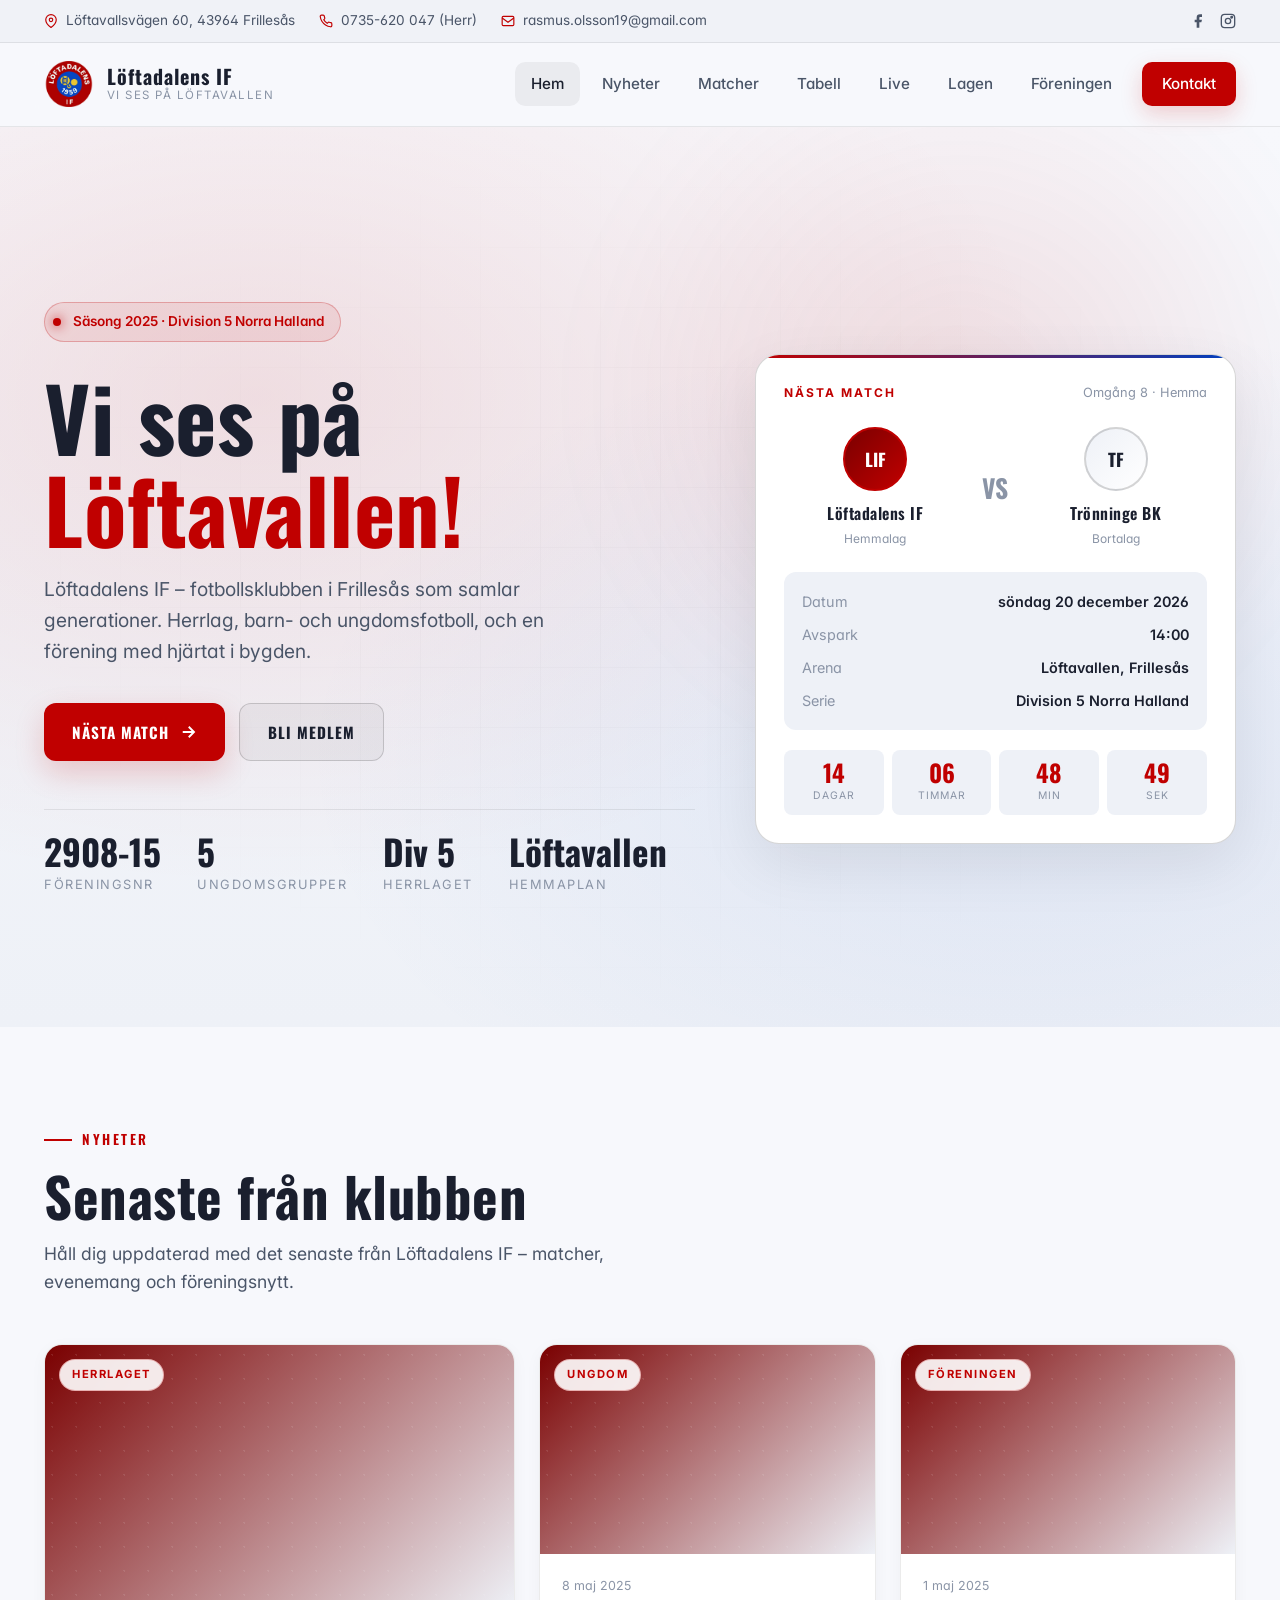
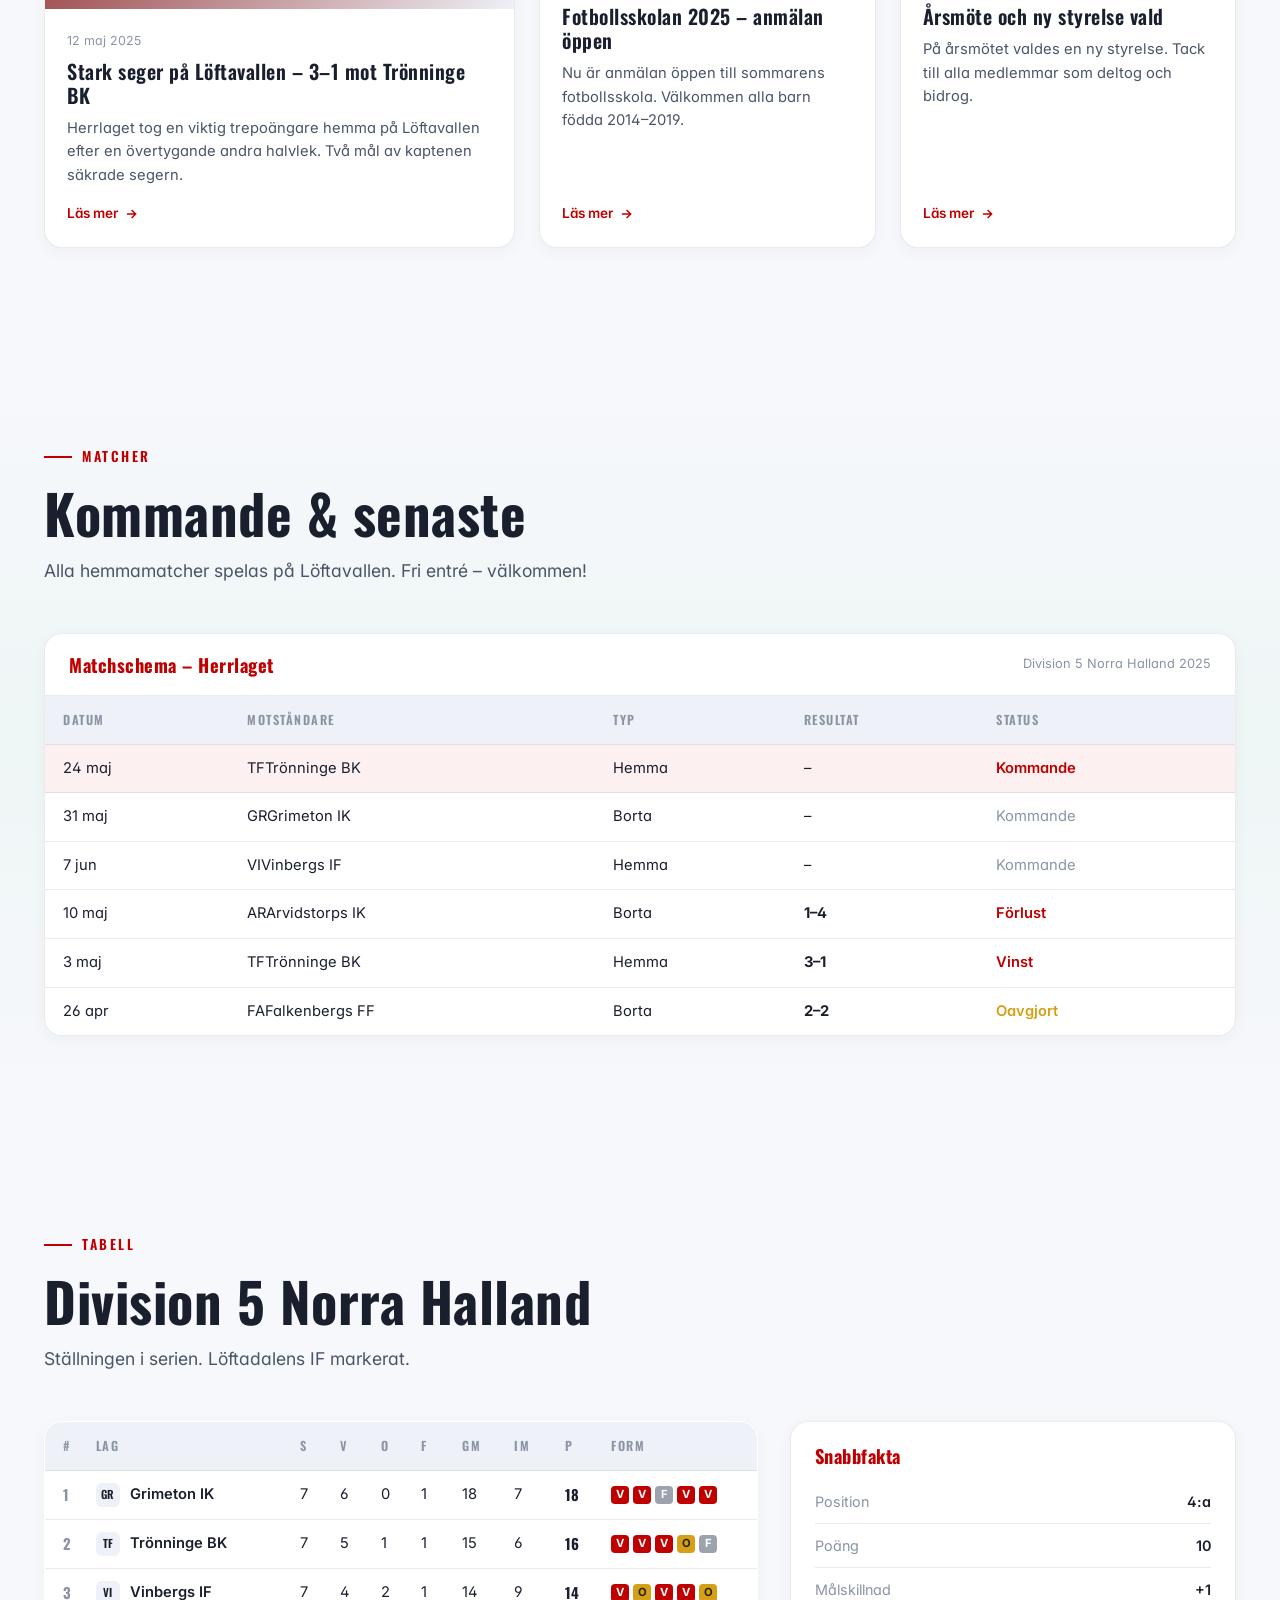
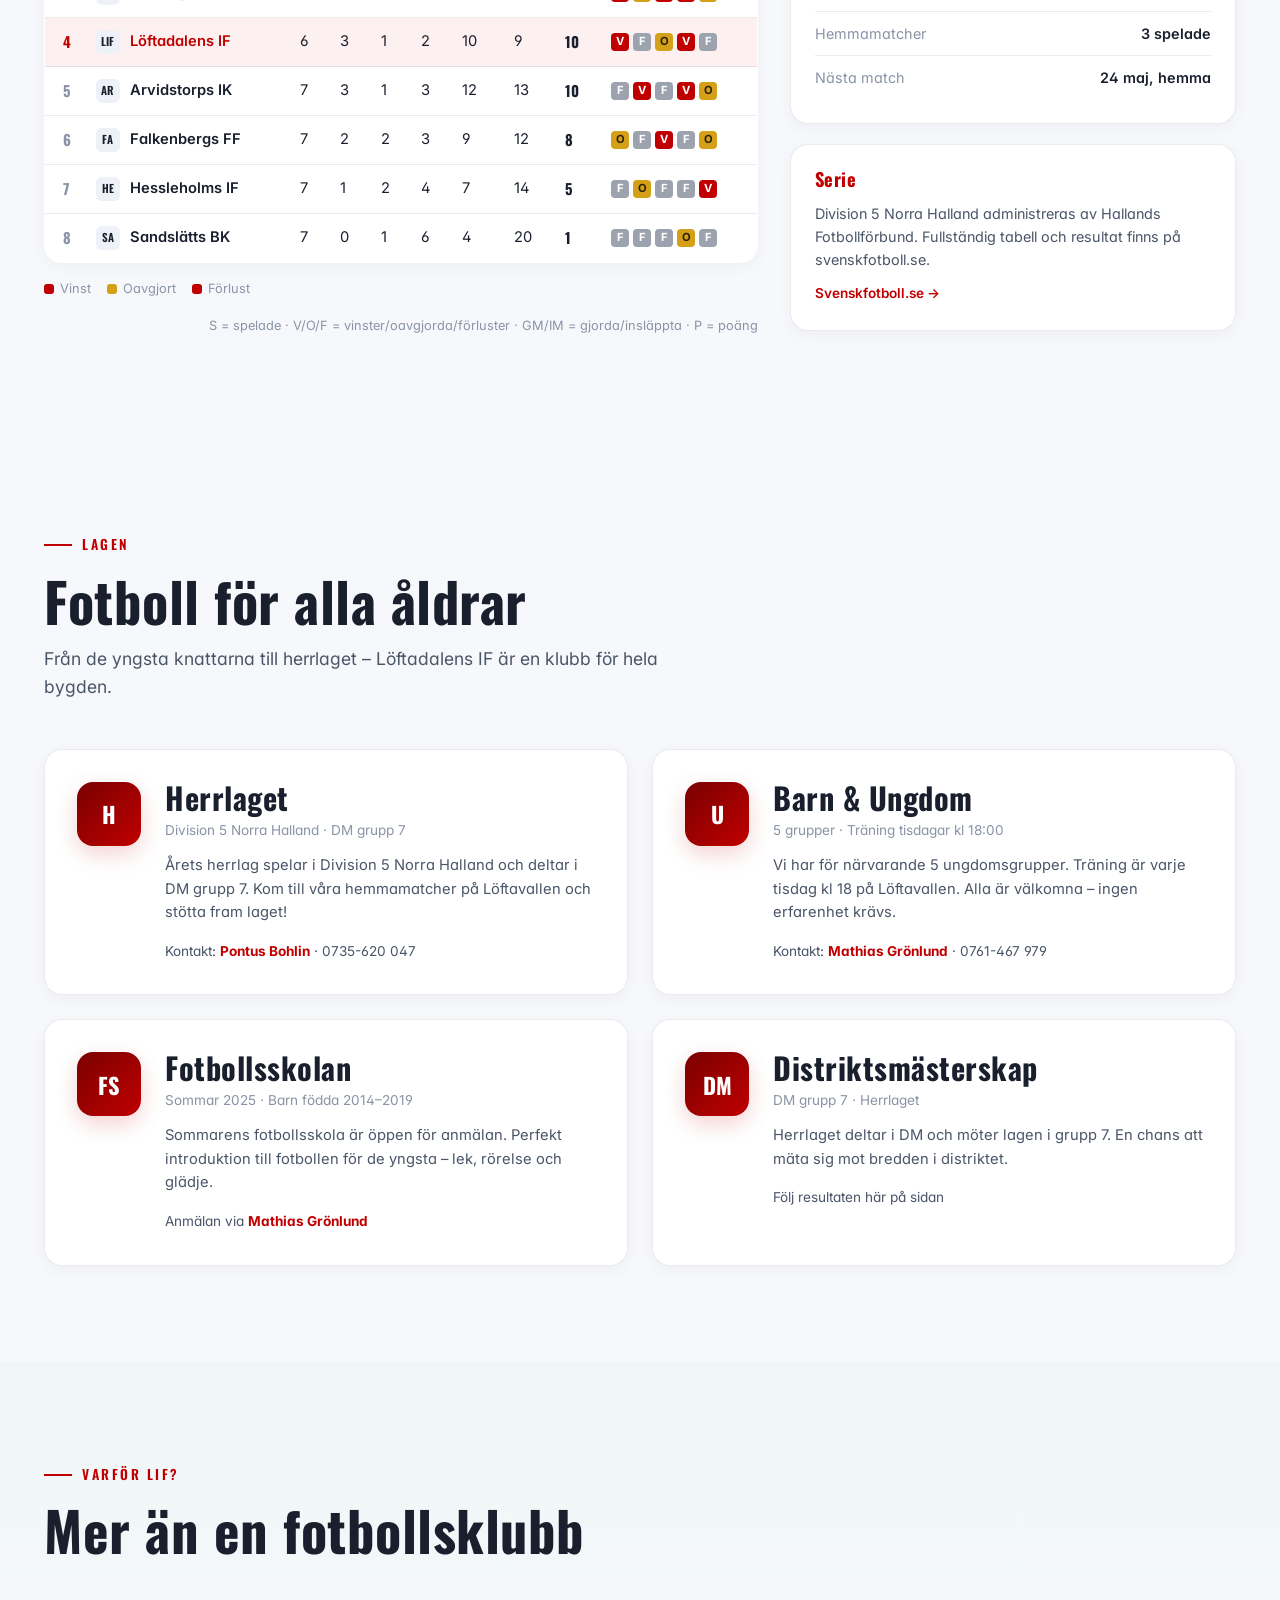
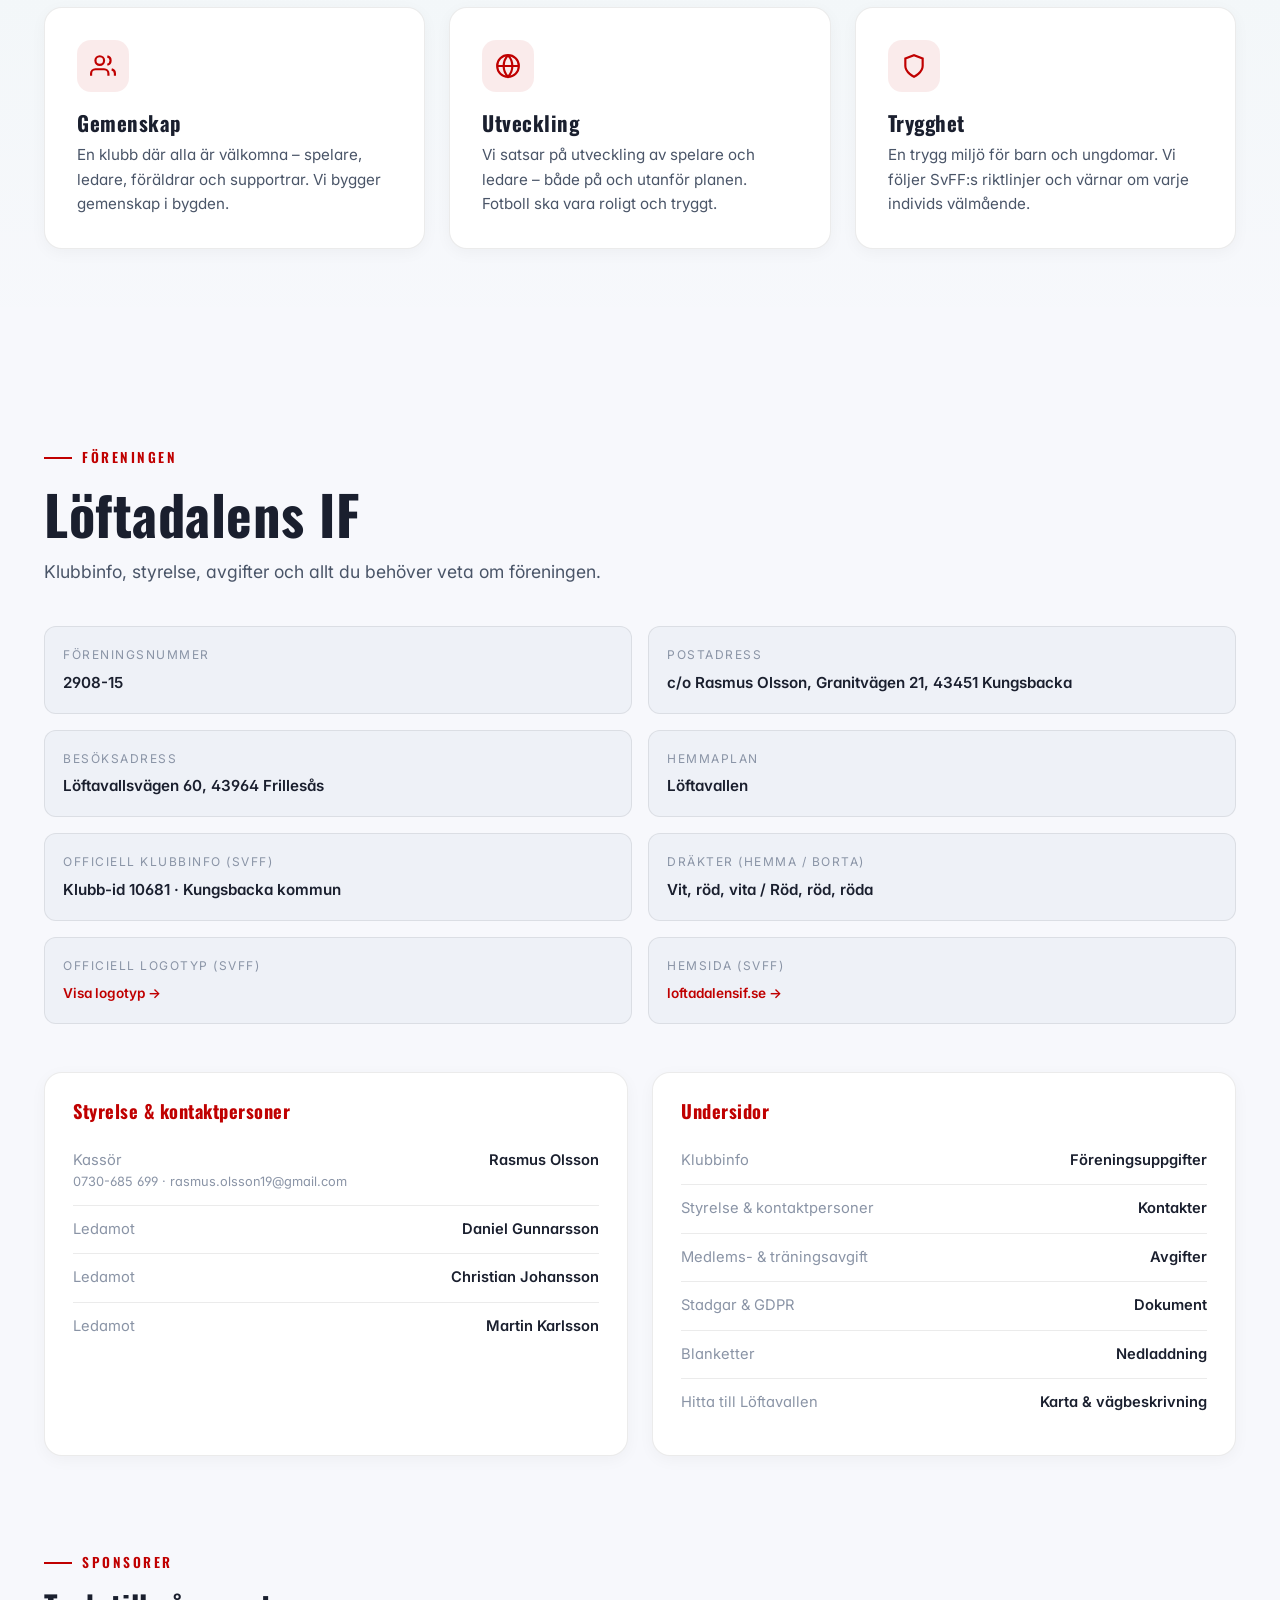
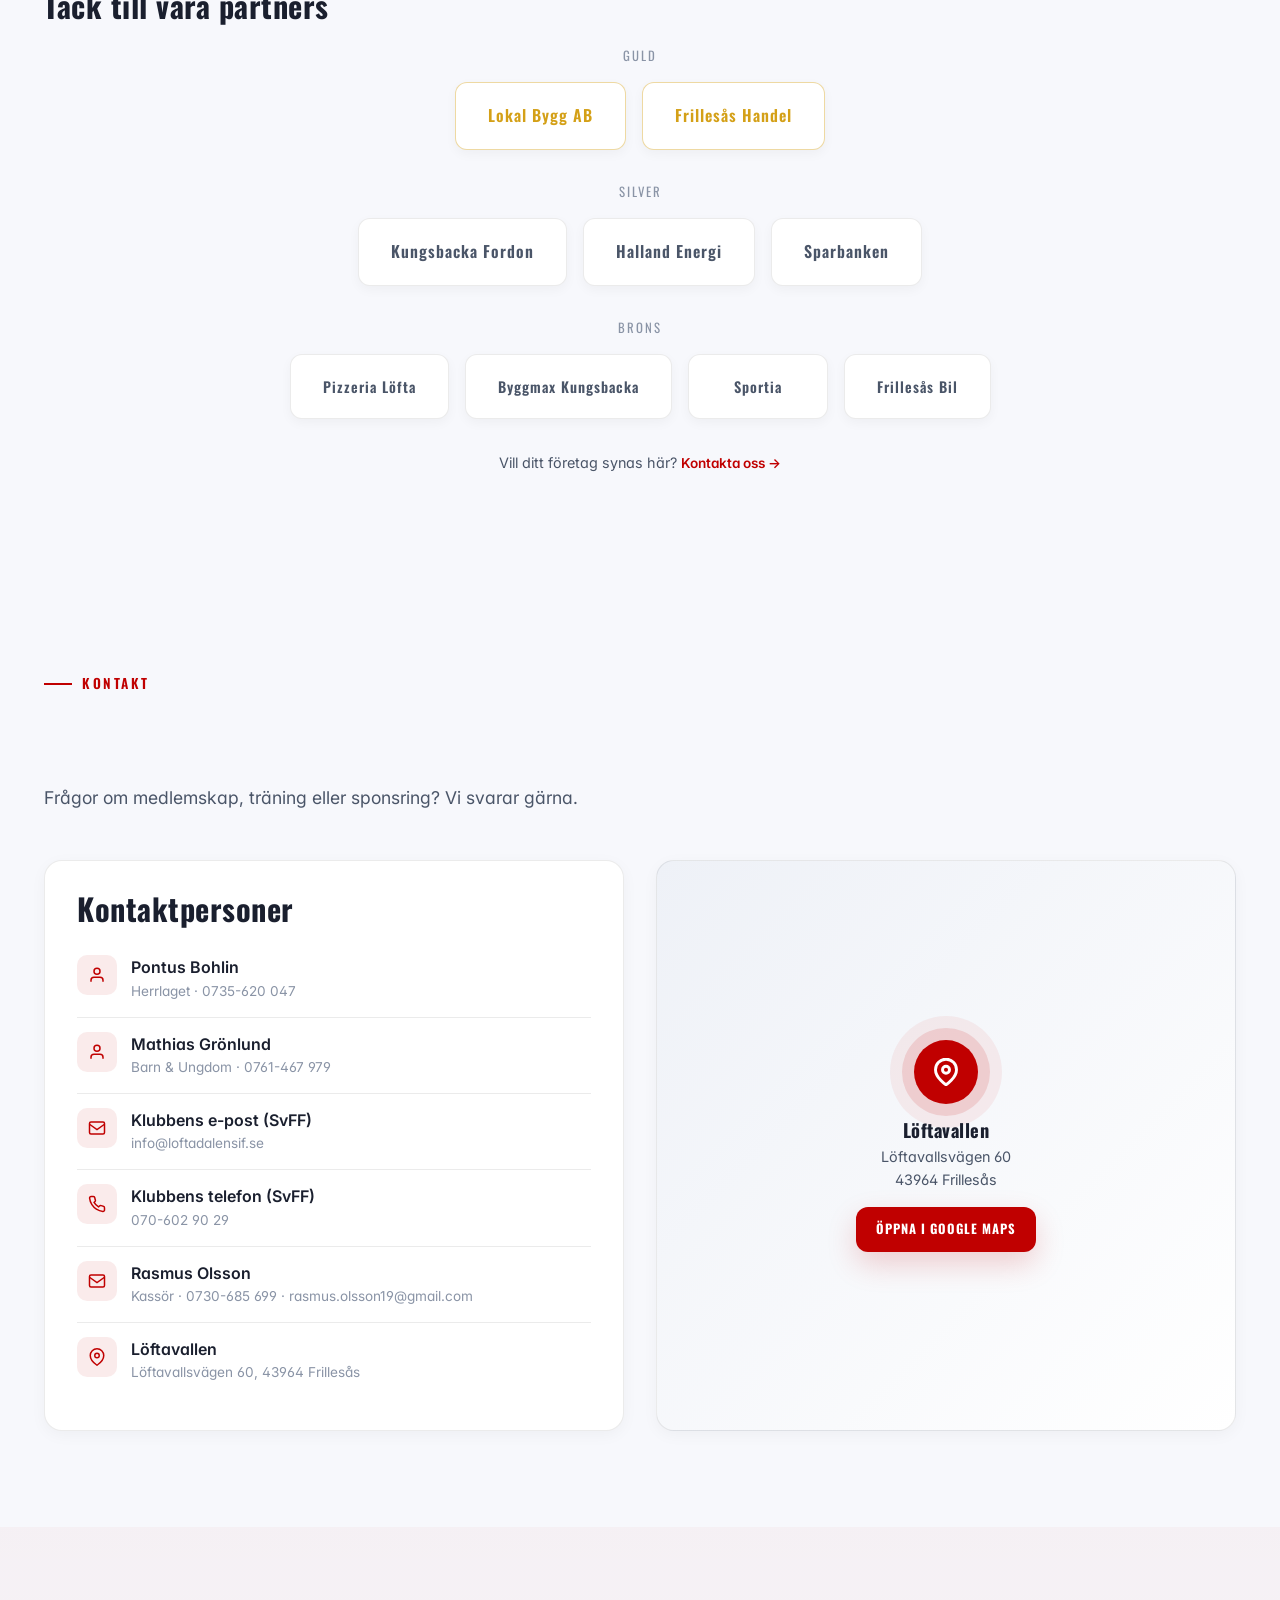
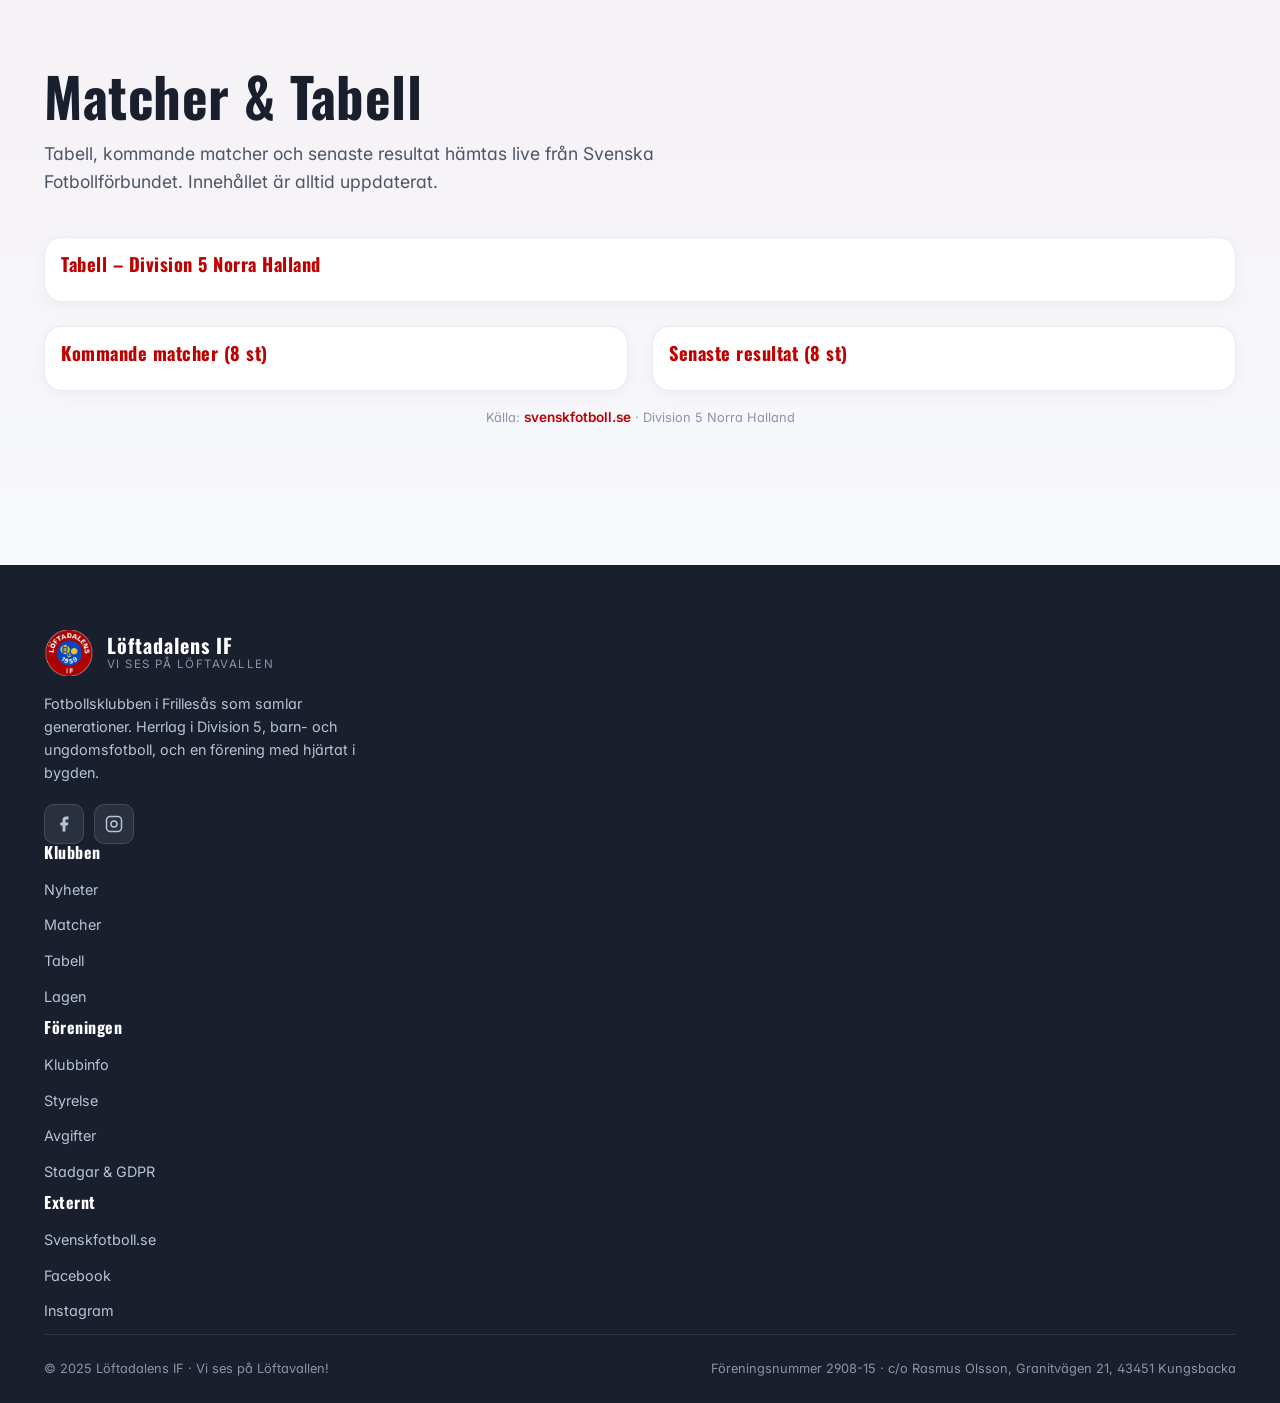
==== commit d5479ccc: "Rename section to Matcher & Tabell, clean up placeholder text" ====
--- a/loftadalens-if-standalone.html
+++ b/loftadalens-if-standalone.html
@@ -1109,19 +1109,9 @@
     <div class="container">
       <div class="eyebrow reveal">Live från Svensk Fotboll</div>
       <h2 class="section-title reveal">Matcher & Tabell</h2>
-      <p class="section-lead reveal">Kommande matcher och senaste resultat hämtas live från Svenska Fotbollförbundet. Innehållet är alltid uppdaterat.</p>
-
-      <div class="side-card reveal" style="margin-top:40px; text-align:center; padding:48px 24px;">
-        <div style="width:64px;height:64px;border-radius:16px;background:rgba(192,0,0,0.08);display:grid;place-items:center;margin:0 auto 20px;color:var(--red);">
-          <svg viewBox="0 0 24 24" fill="none" stroke="currentColor" stroke-width="2" width="30" height="30"><circle cx="12" cy="12" r="10"/><path d="M12 2a14.5 14.5 0 000 20 14.5 14.5 0 000-20M2 12h20"/></svg>
-        </div>
-        <h3 style="margin-bottom:10px;">SvFF-widget (aktiveras av dig)</h3>
-        <p style="max-width:560px;margin:0 auto 20px;font-size:0.95rem;">
-          För att visa live-tabell och kommande matcher: gå till
-          <a href="https://www.svenskfotboll.se/widgets/" target="_blank" rel="noopener" class="nc-link">svenskfotboll.se/widgets</a>,
-          sök fram Löftadalens IF, generera koden och klistra in den här. Tills dess visas statisk exempeldata ovan.
-        </p>
-        <div id="svff-widgets" style="margin-top:24px;display:grid;gap:24px;">
+      <p class="section-lead reveal">Tabell, kommande matcher och senaste resultat hämtas live från Svenska Fotbollförbundet. Innehållet är alltid uppdaterat.</p>
+
+      <div id="svff-widgets" style="margin-top:40px;display:grid;gap:24px;">
           <!-- SvFF widget: Tabell (Division 5 Norra Halland) -->
           <div class="side-card" style="padding:16px;">
             <h4 style="margin-bottom:12px;color:var(--red);">Tabell – Division 5 Norra Halland</h4>
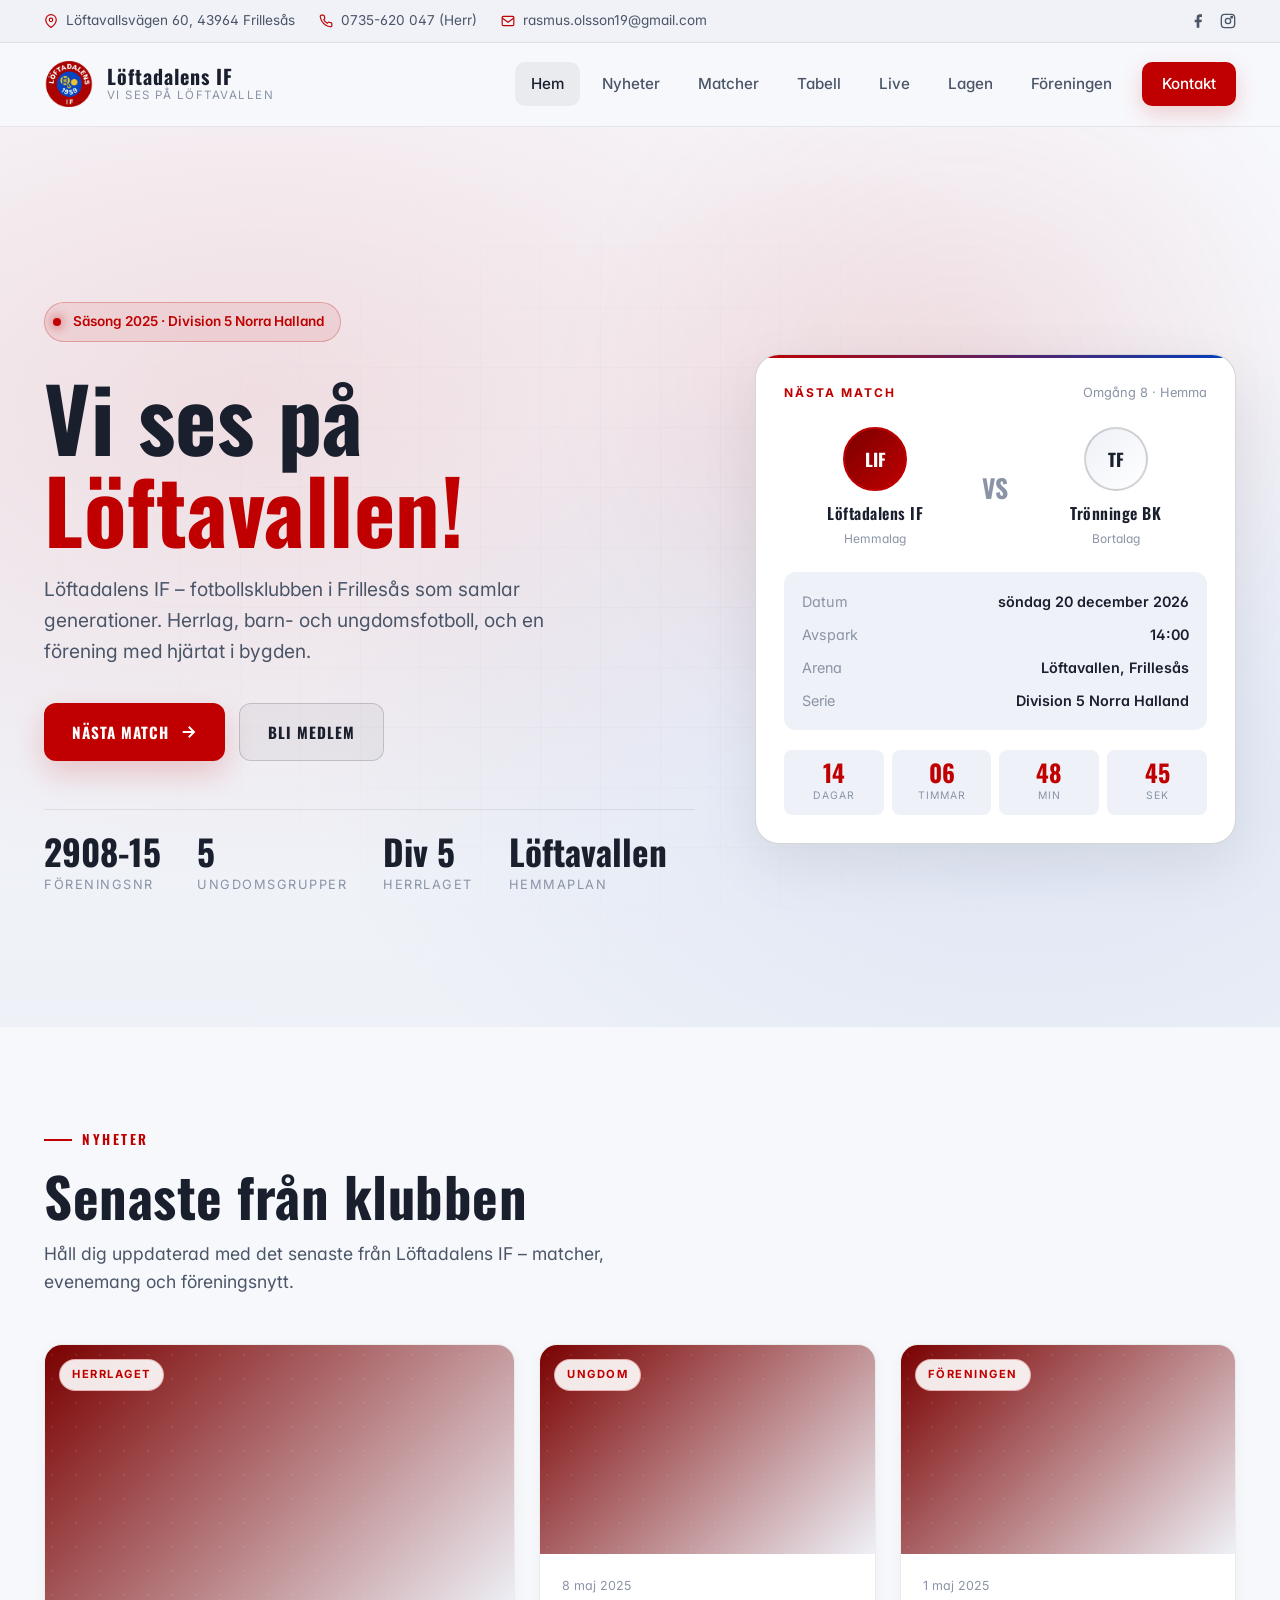
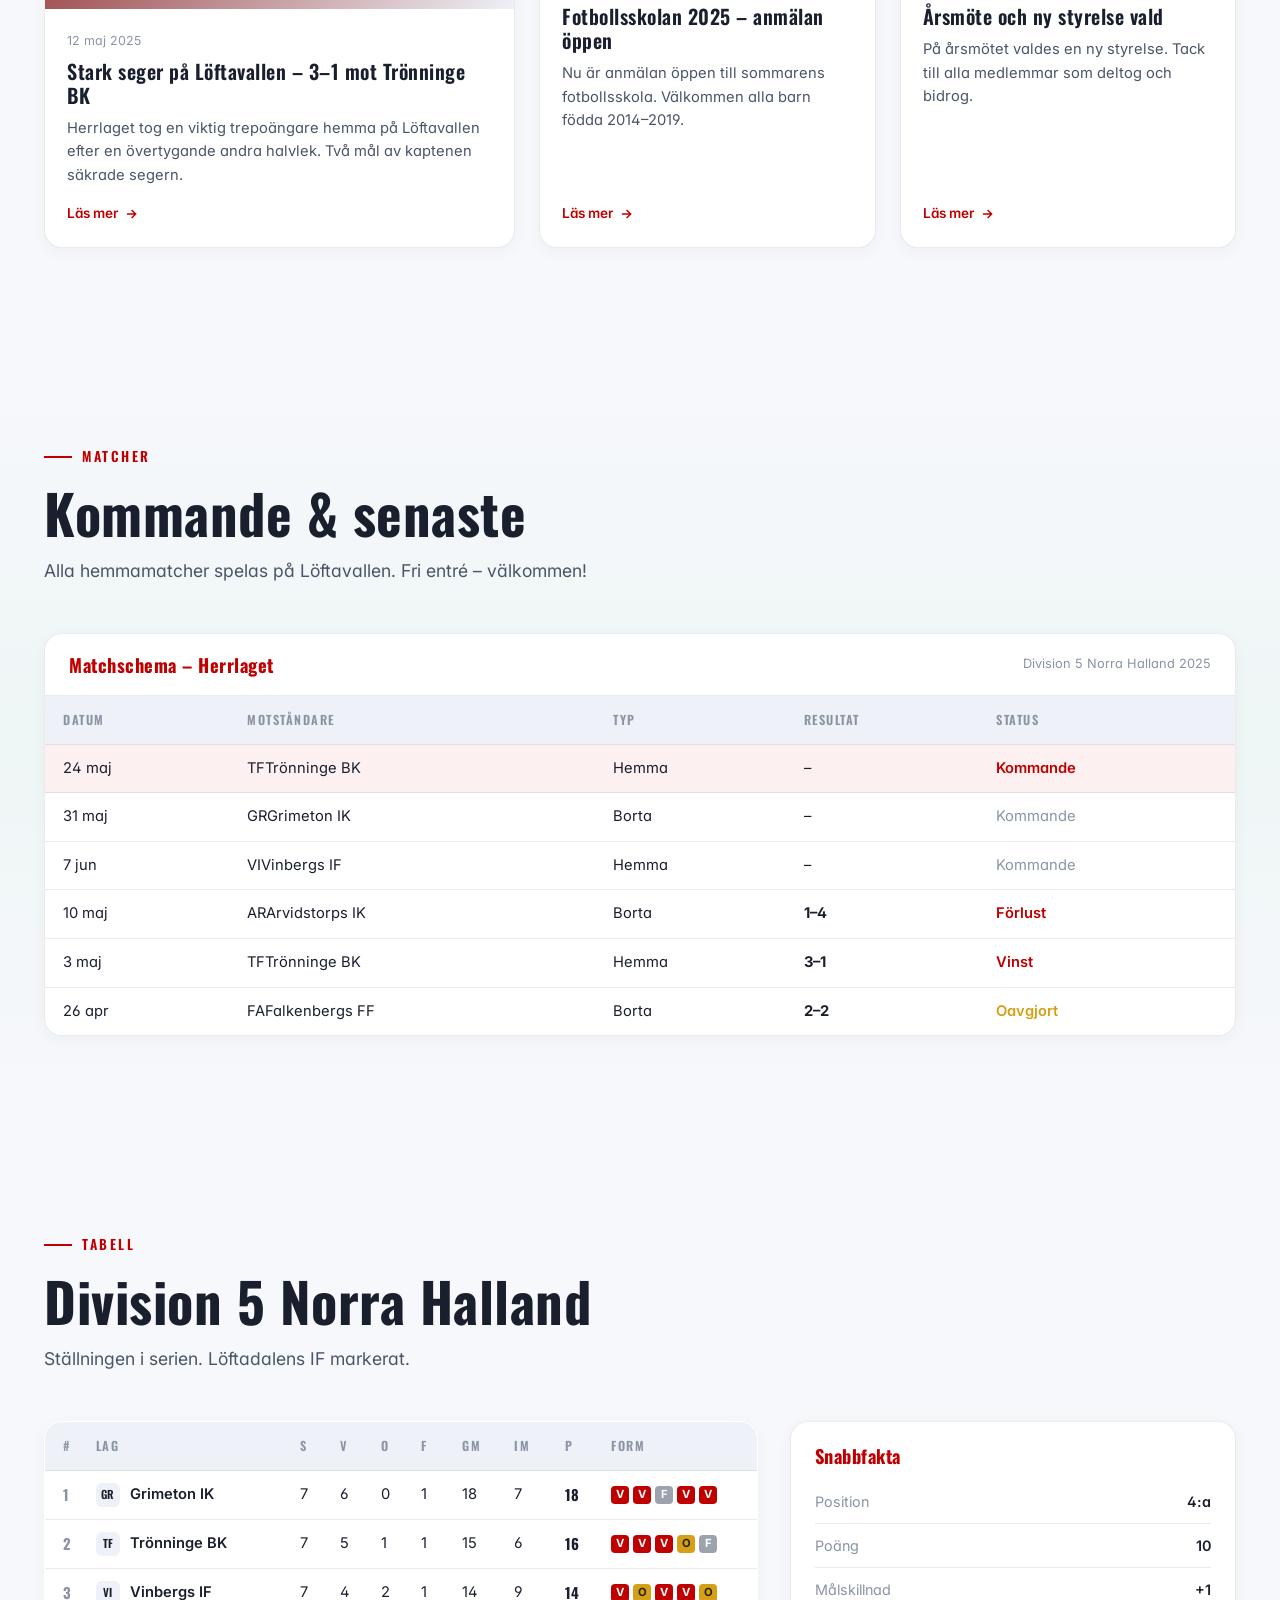
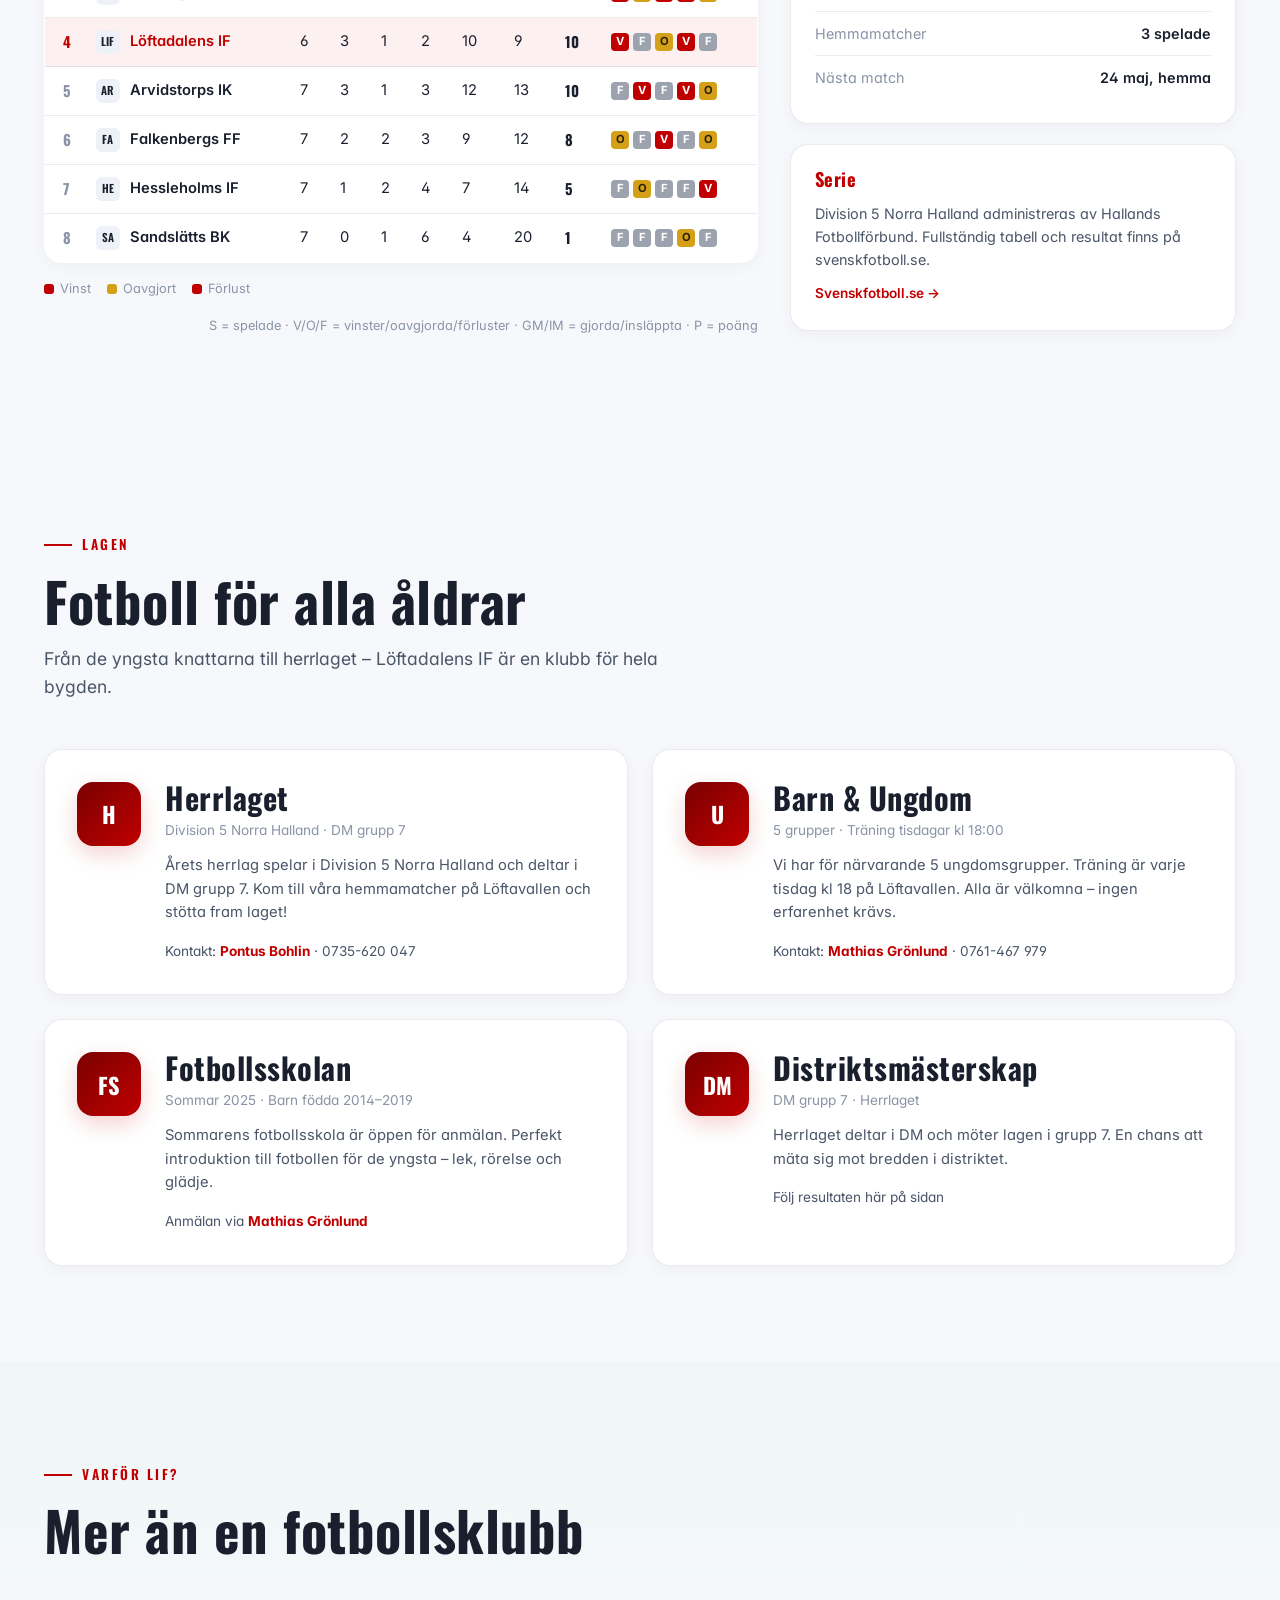
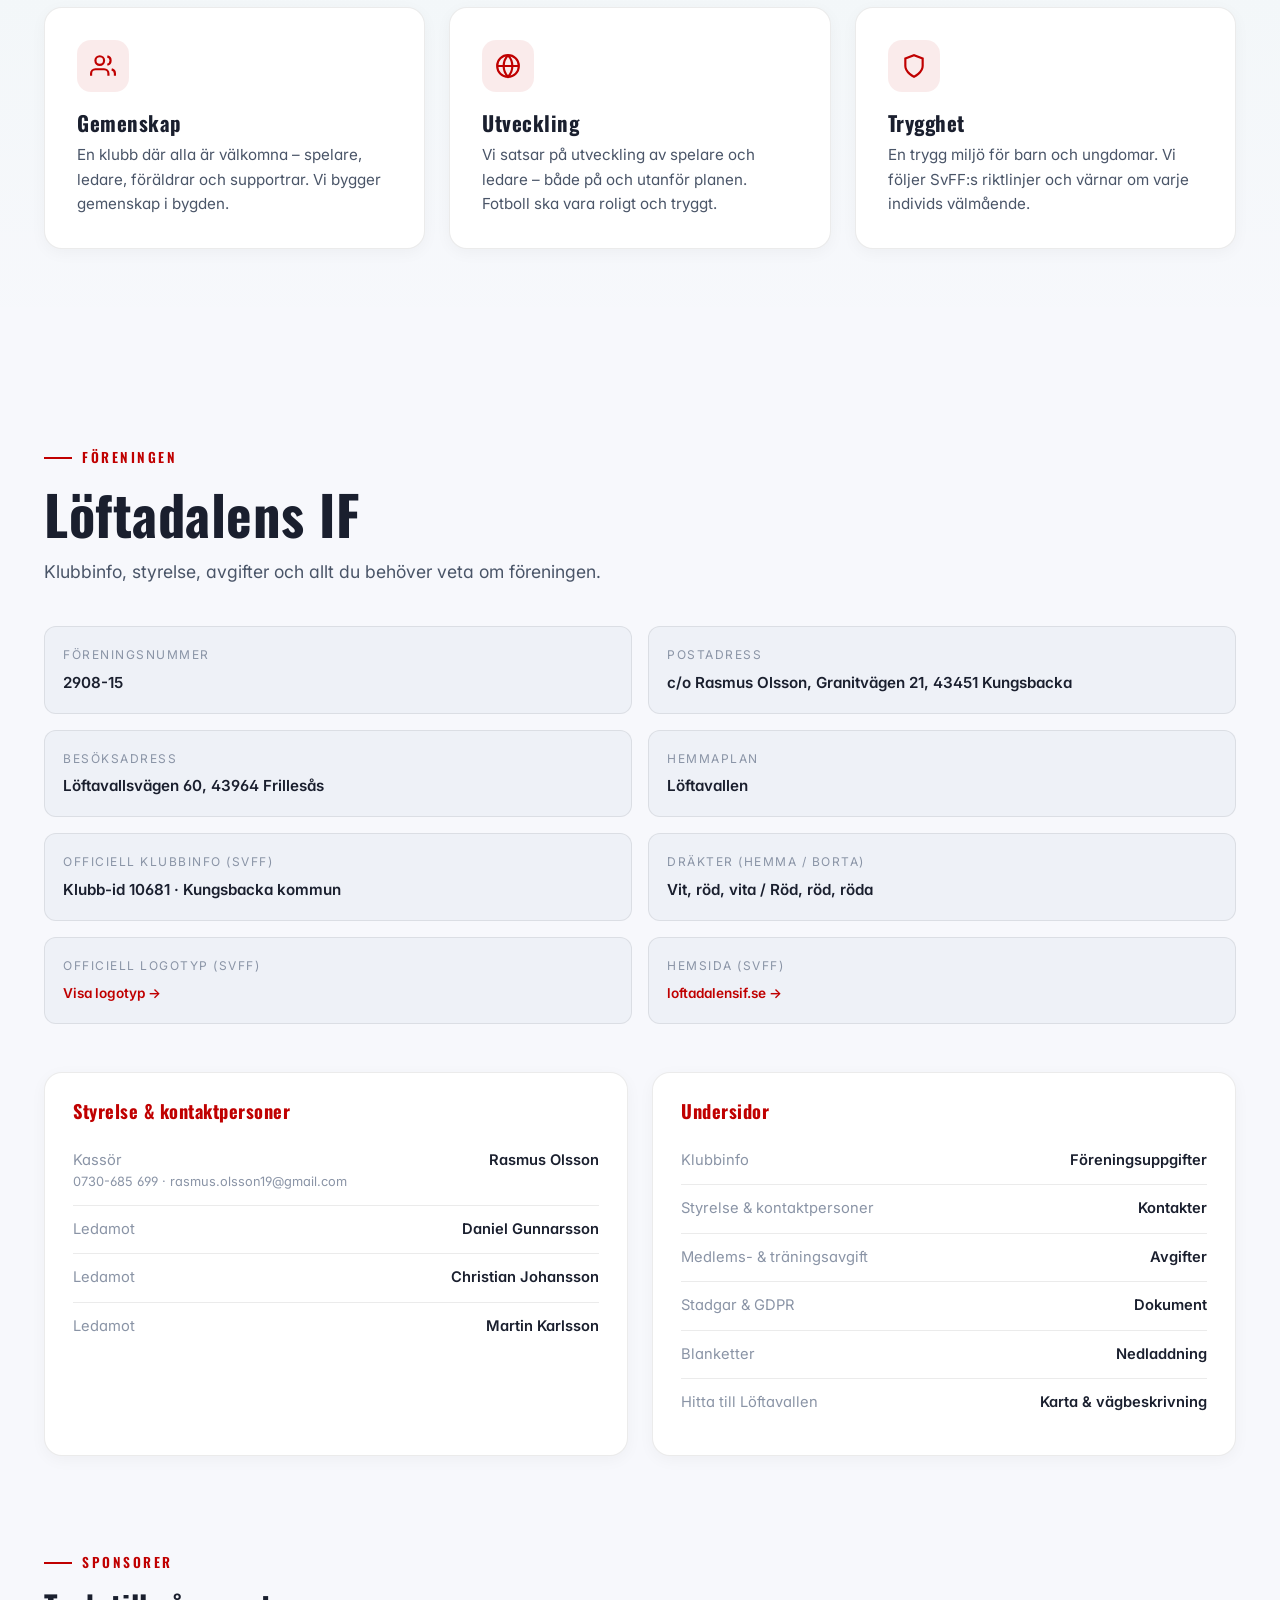
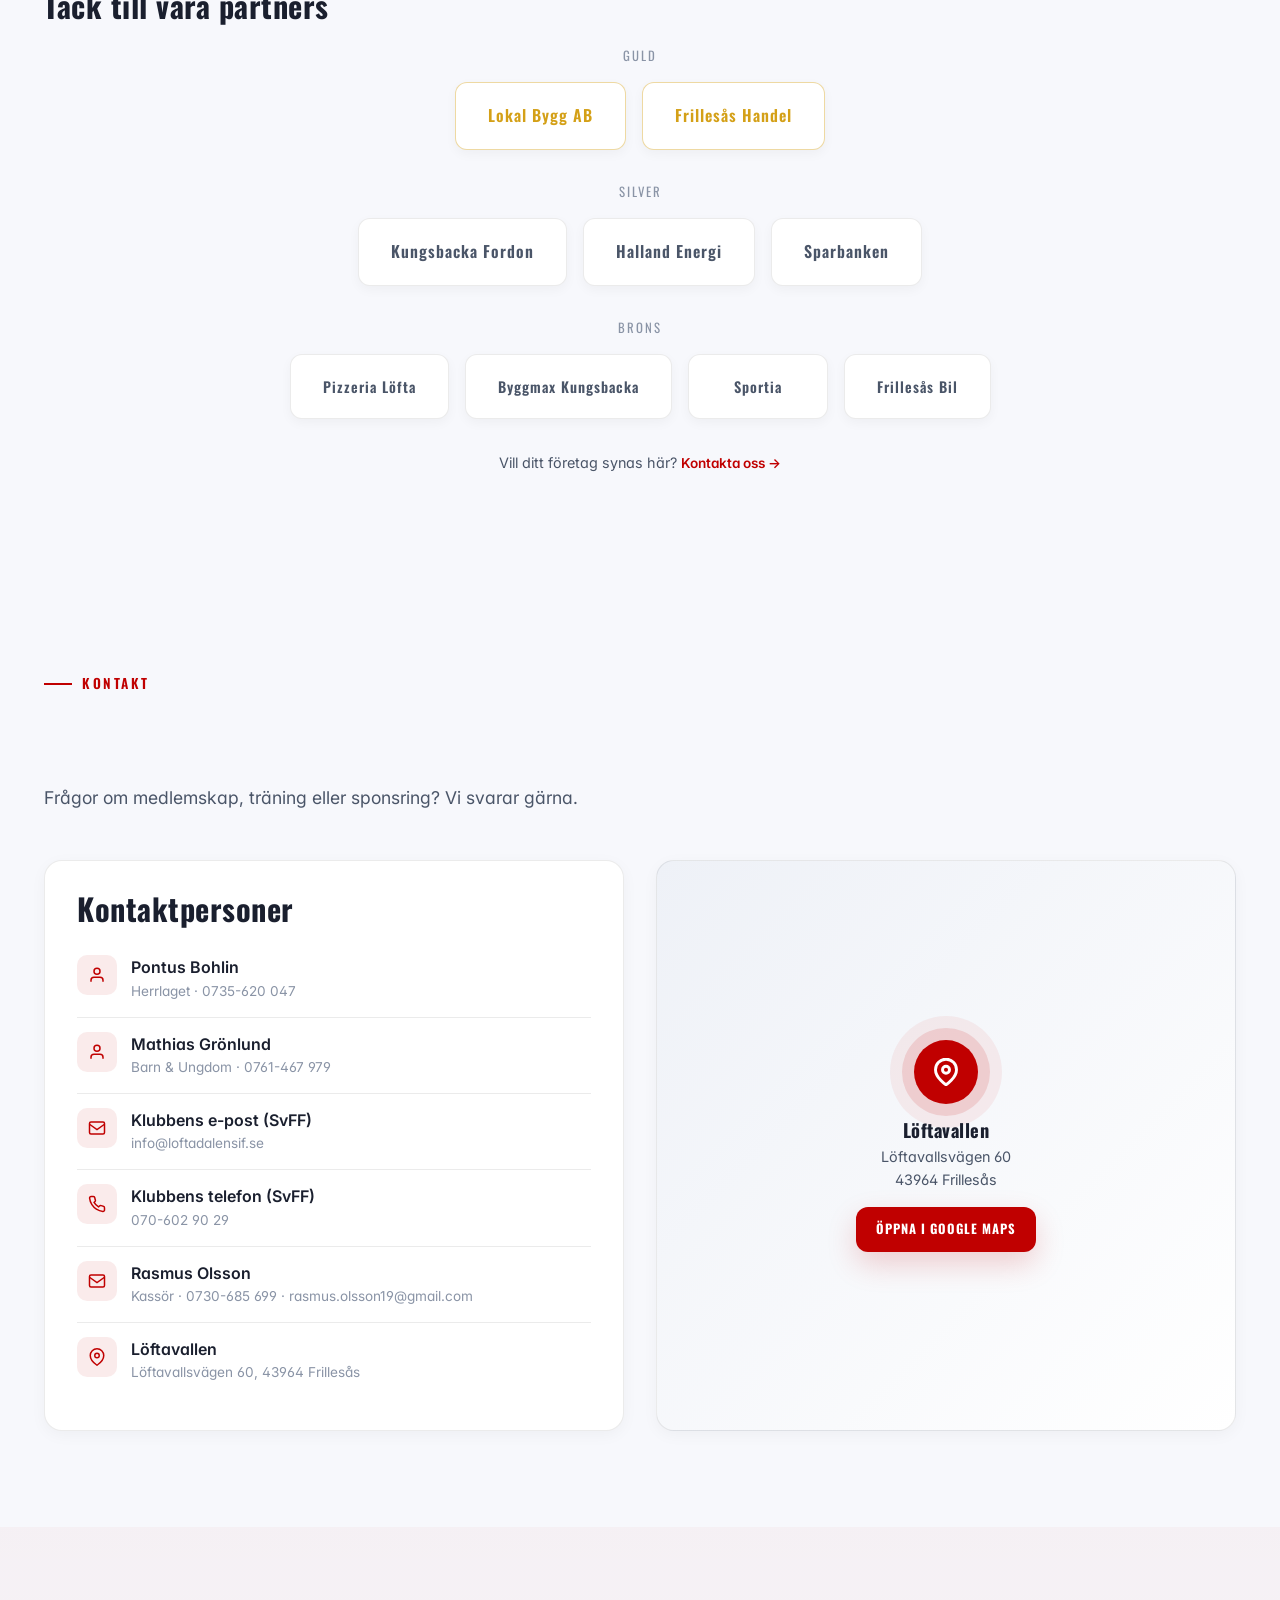
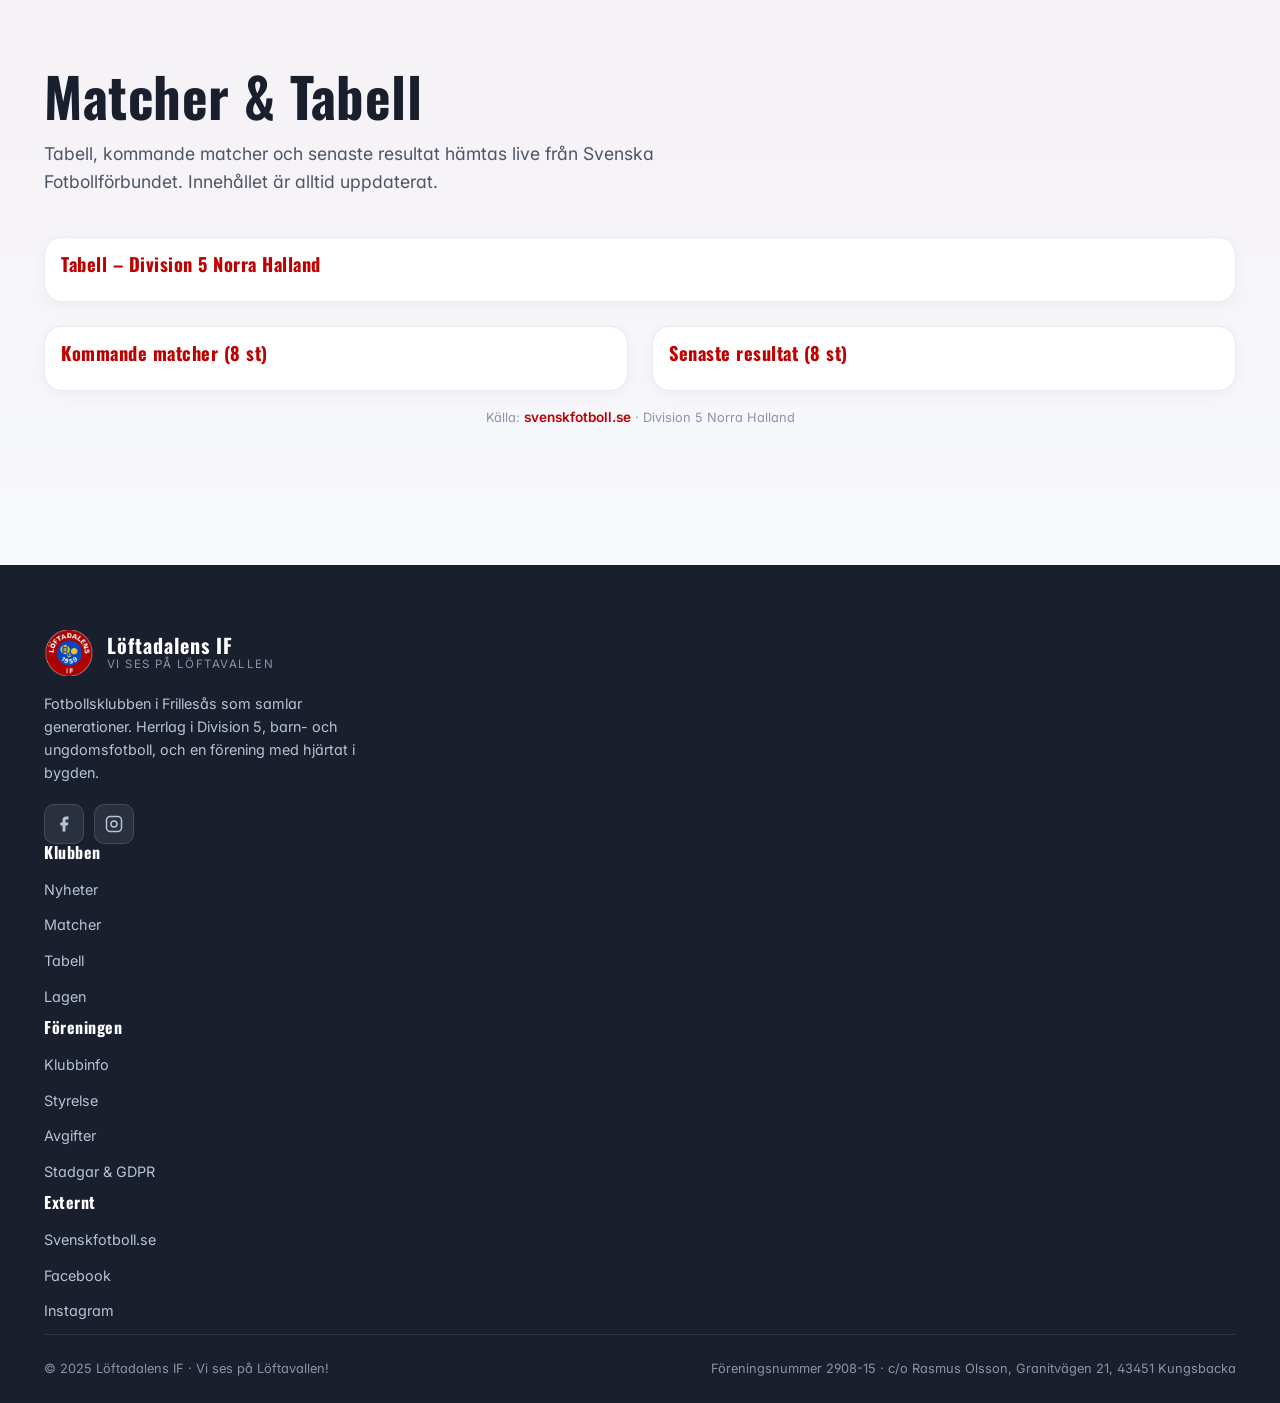
==== commit 3e8f038e: "Rename eyebrow to Svensk Fotboll, remove Live label" ====
--- a/loftadalens-if-standalone.html
+++ b/loftadalens-if-standalone.html
@@ -1107,7 +1107,7 @@
   <!-- Live matches & table (SvFF widget) -->
   <section class="section" id="live" style="background: linear-gradient(180deg, rgba(192,0,0,0.03), transparent);">
     <div class="container">
-      <div class="eyebrow reveal">Live från Svensk Fotboll</div>
+      <div class="eyebrow reveal">Svensk Fotboll</div>
       <h2 class="section-title reveal">Matcher & Tabell</h2>
       <p class="section-lead reveal">Tabell, kommande matcher och senaste resultat hämtas live från Svenska Fotbollförbundet. Innehållet är alltid uppdaterat.</p>
 
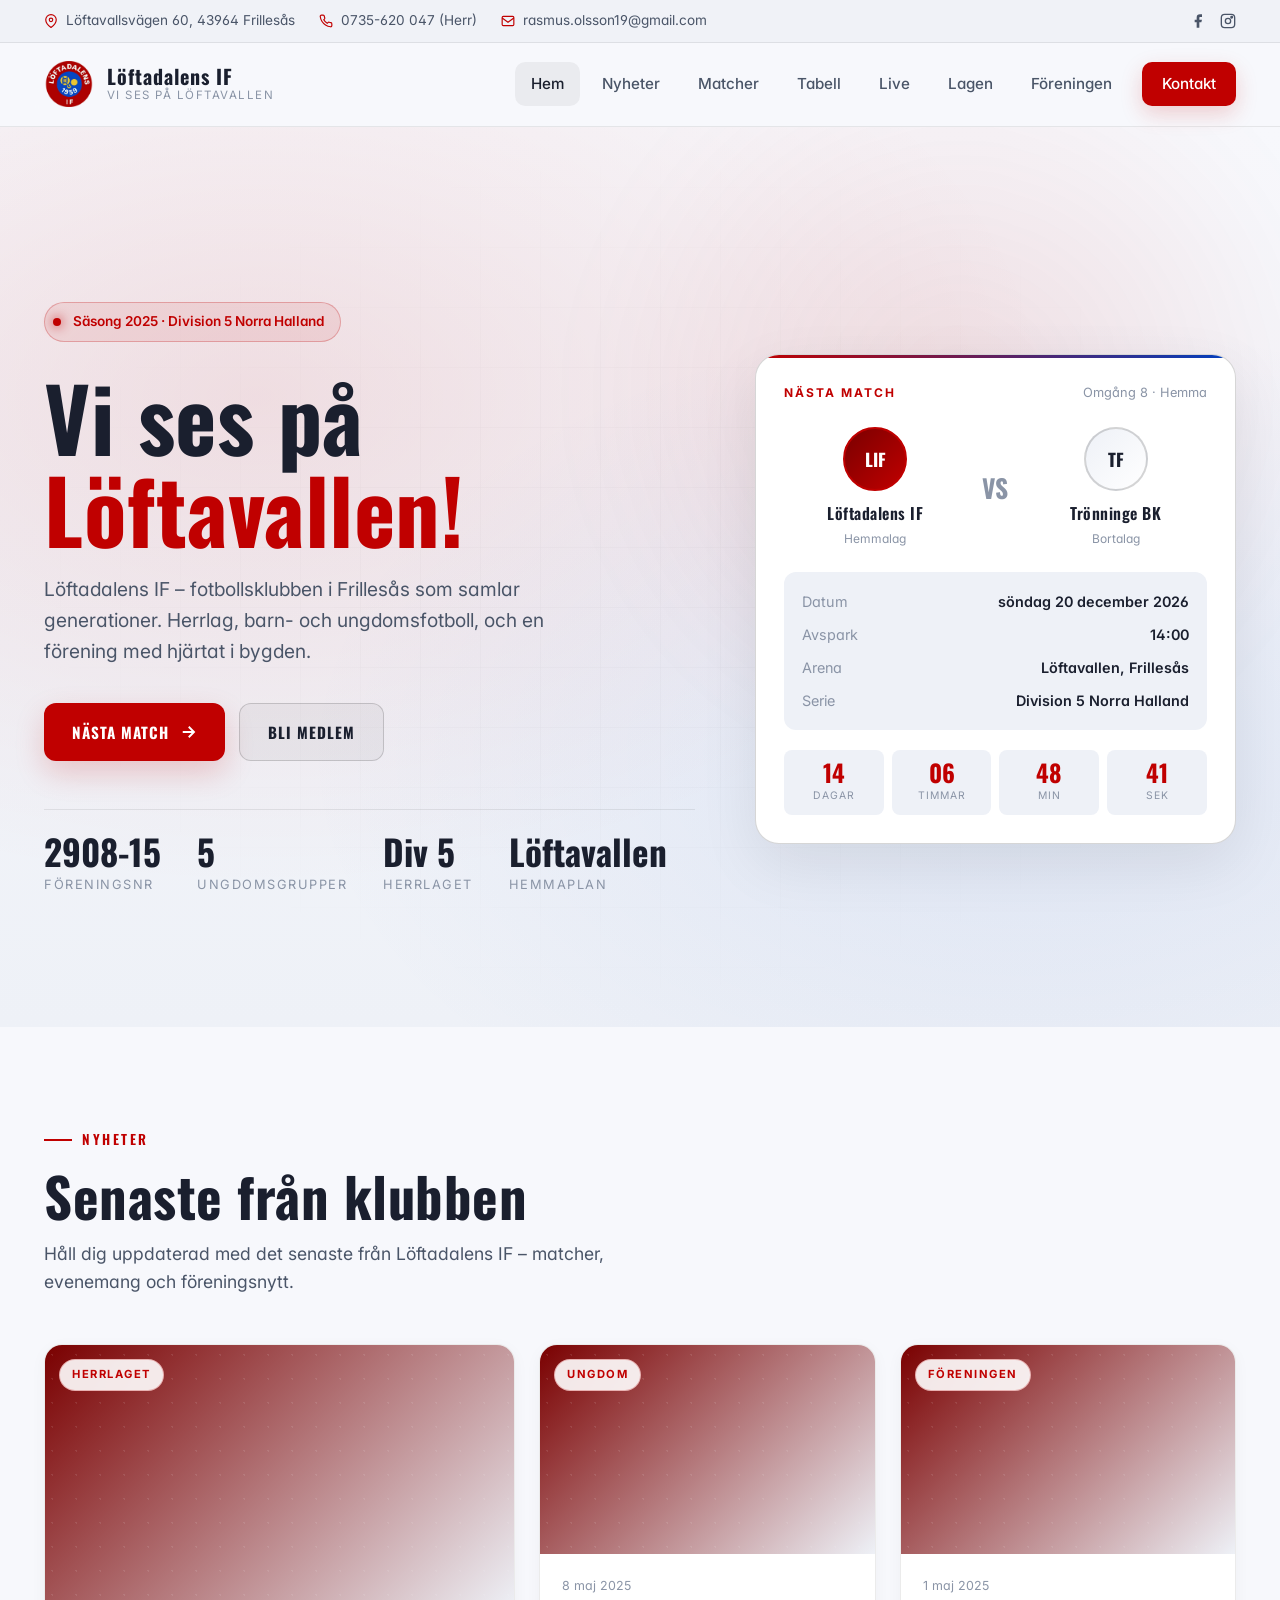
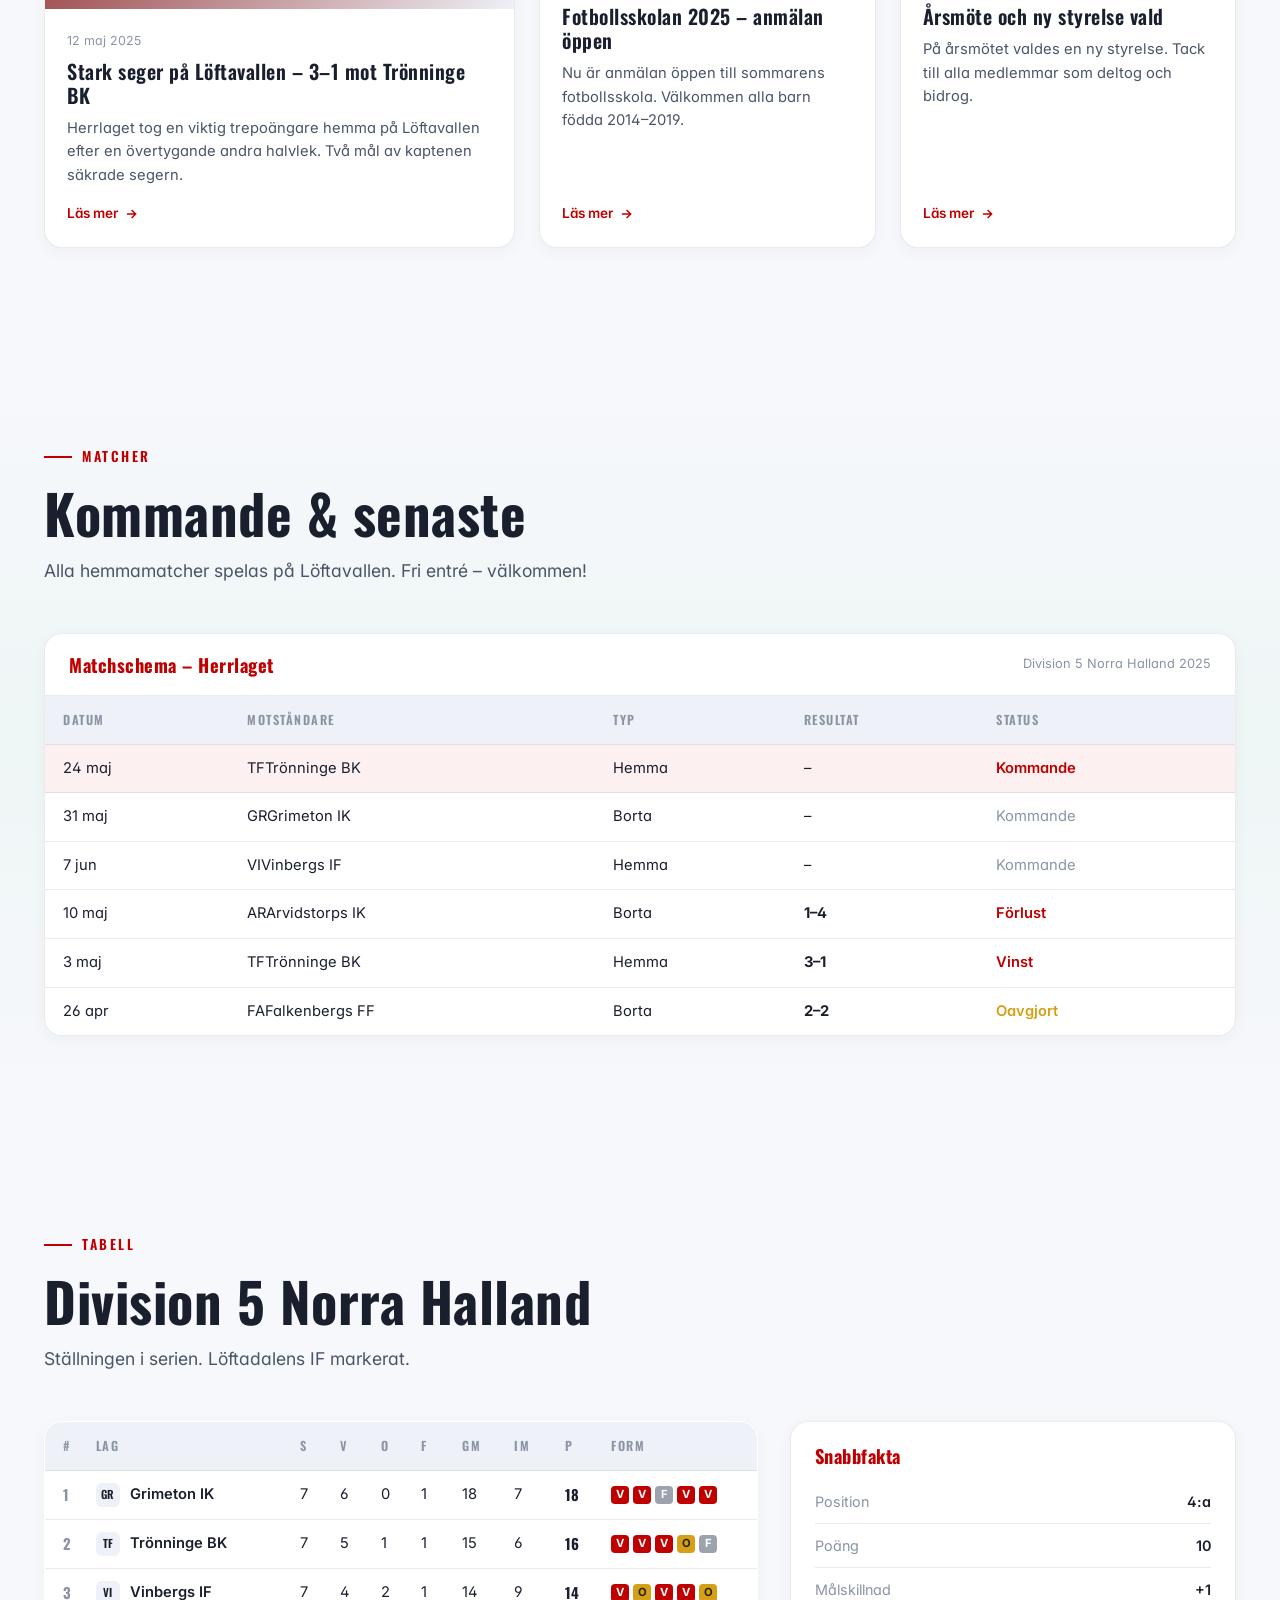
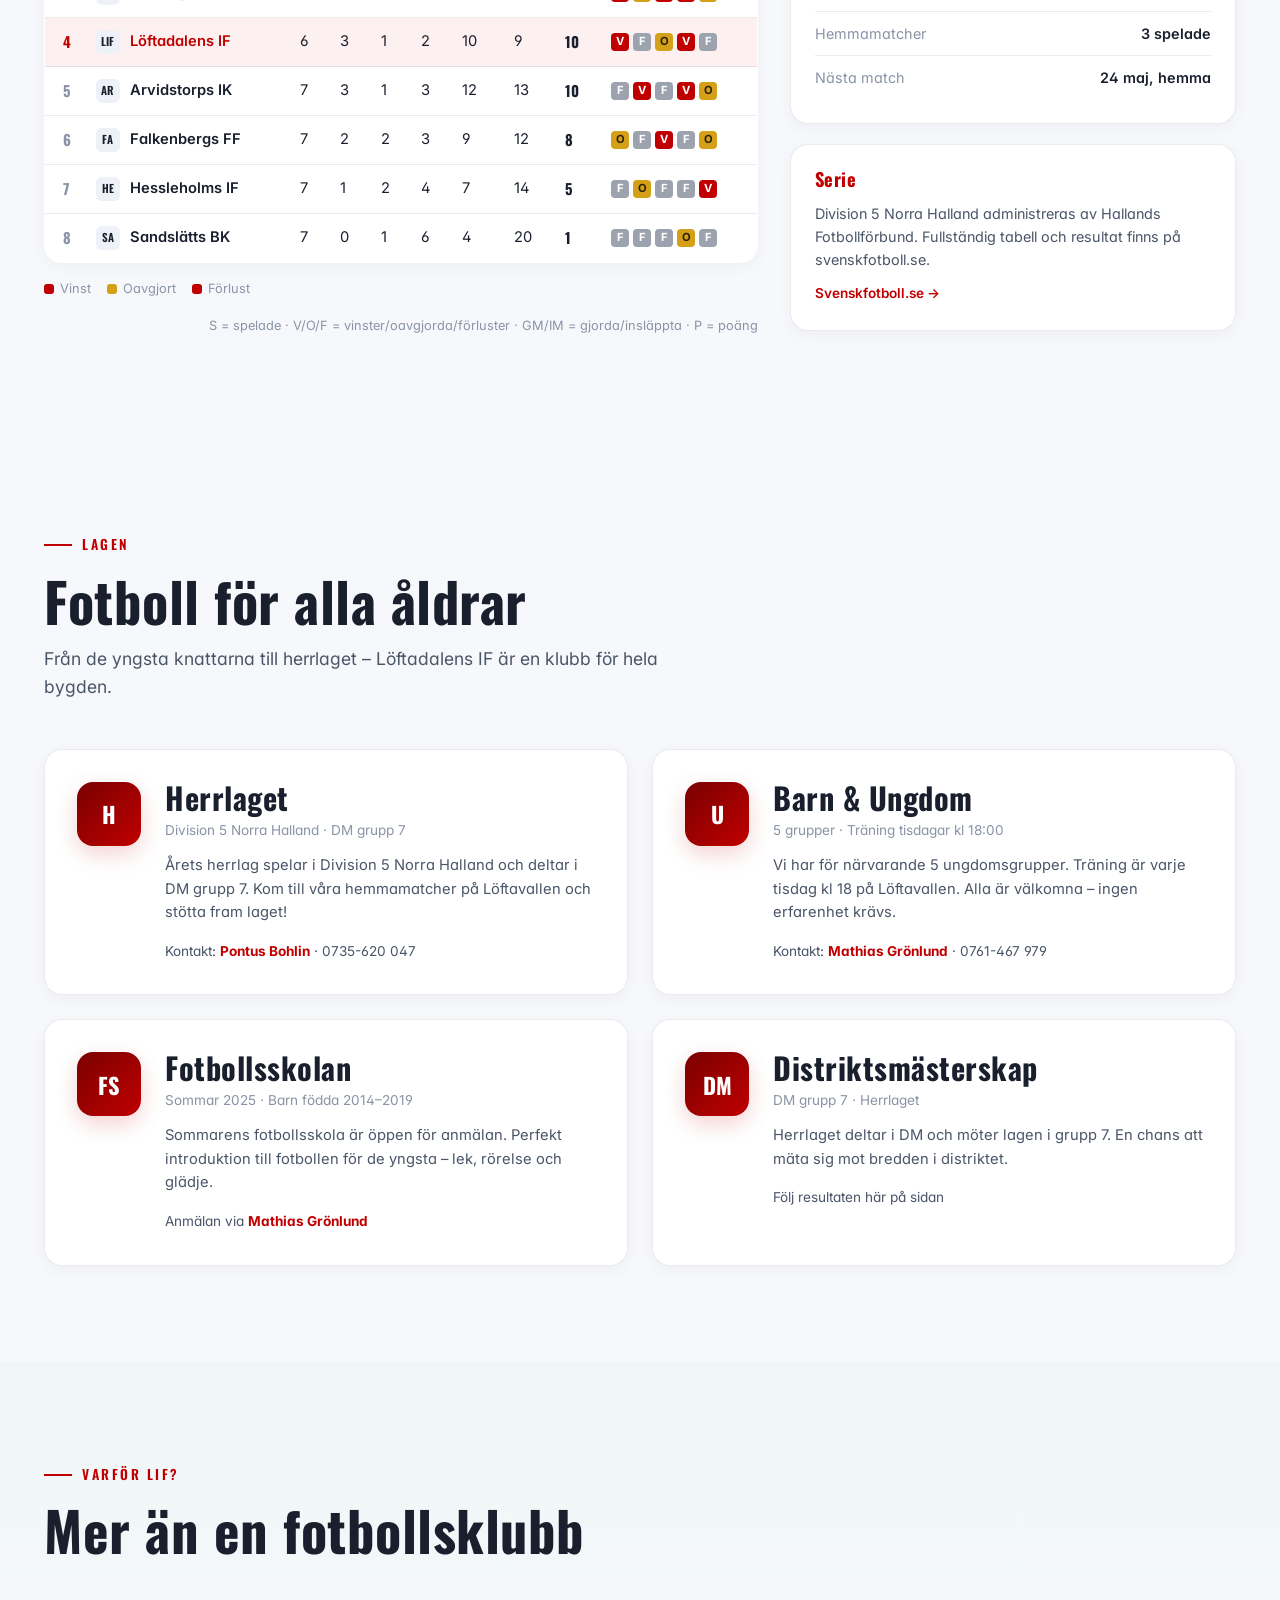
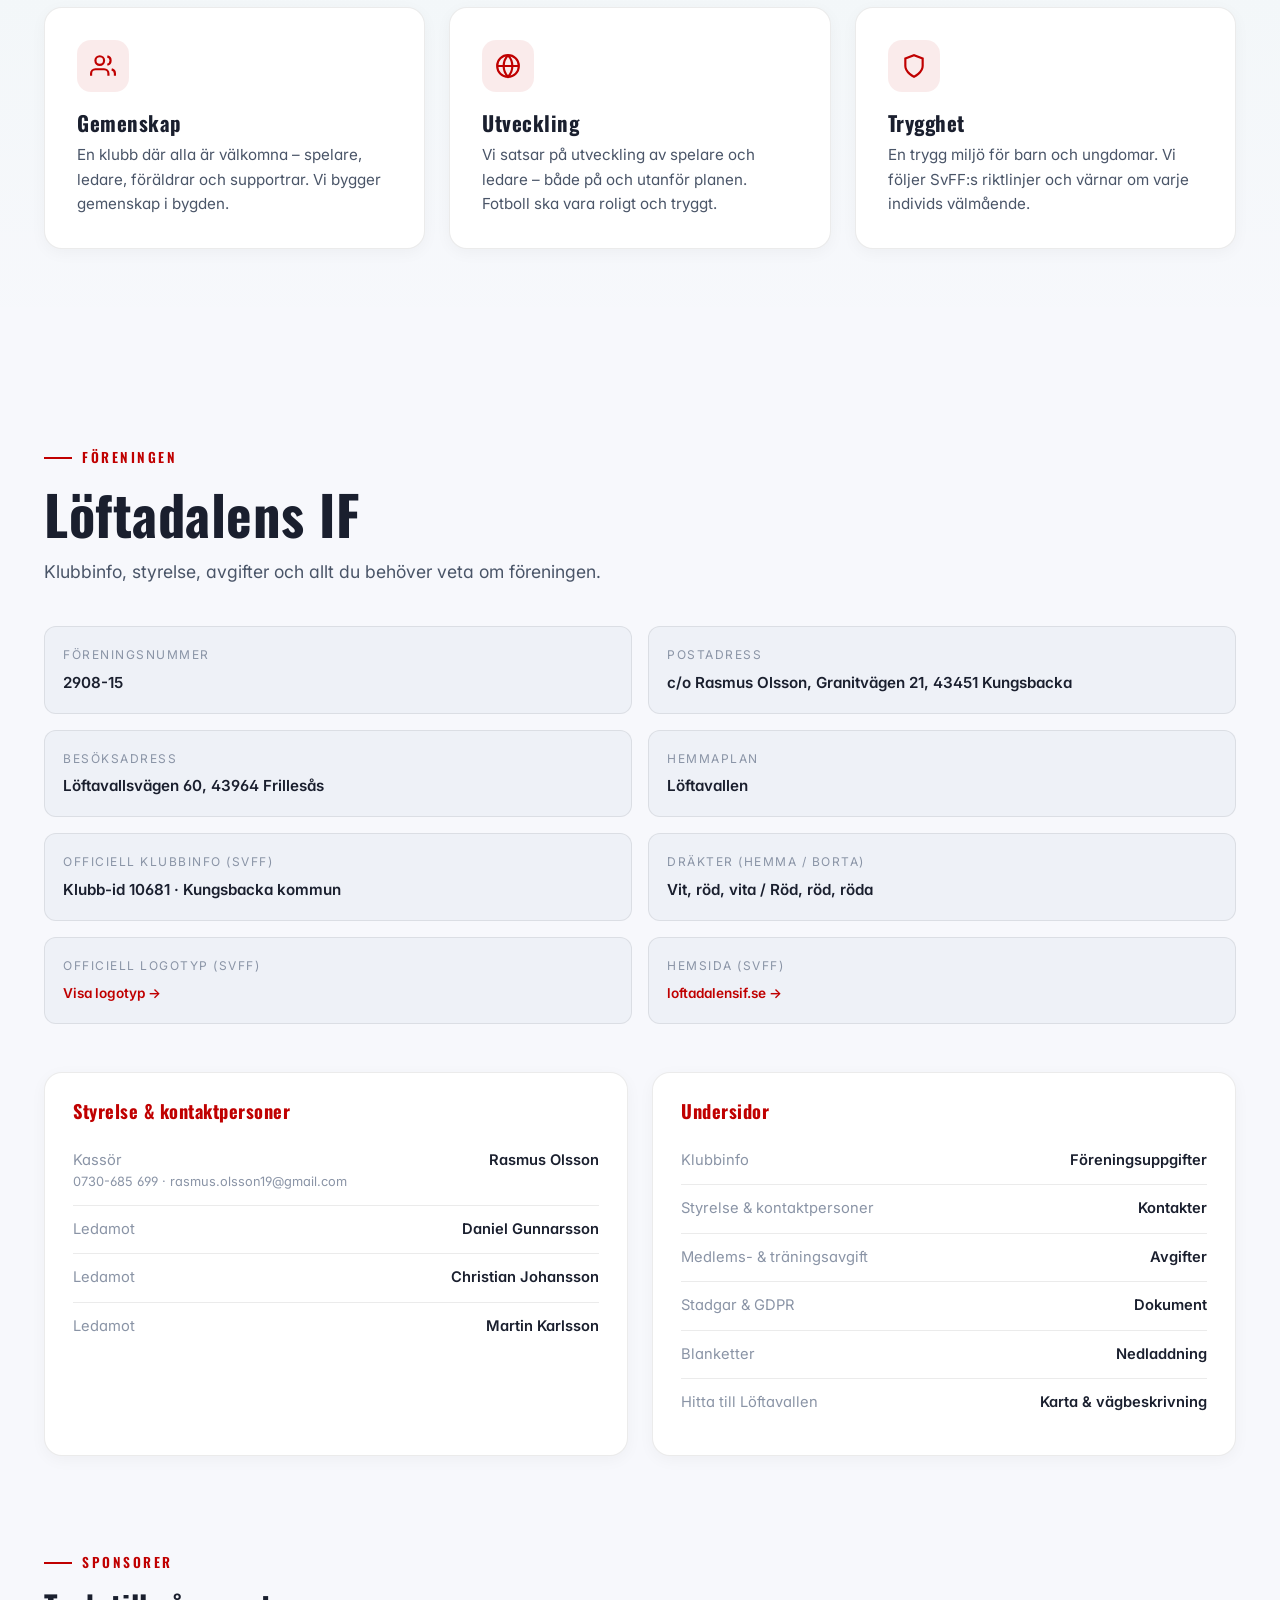
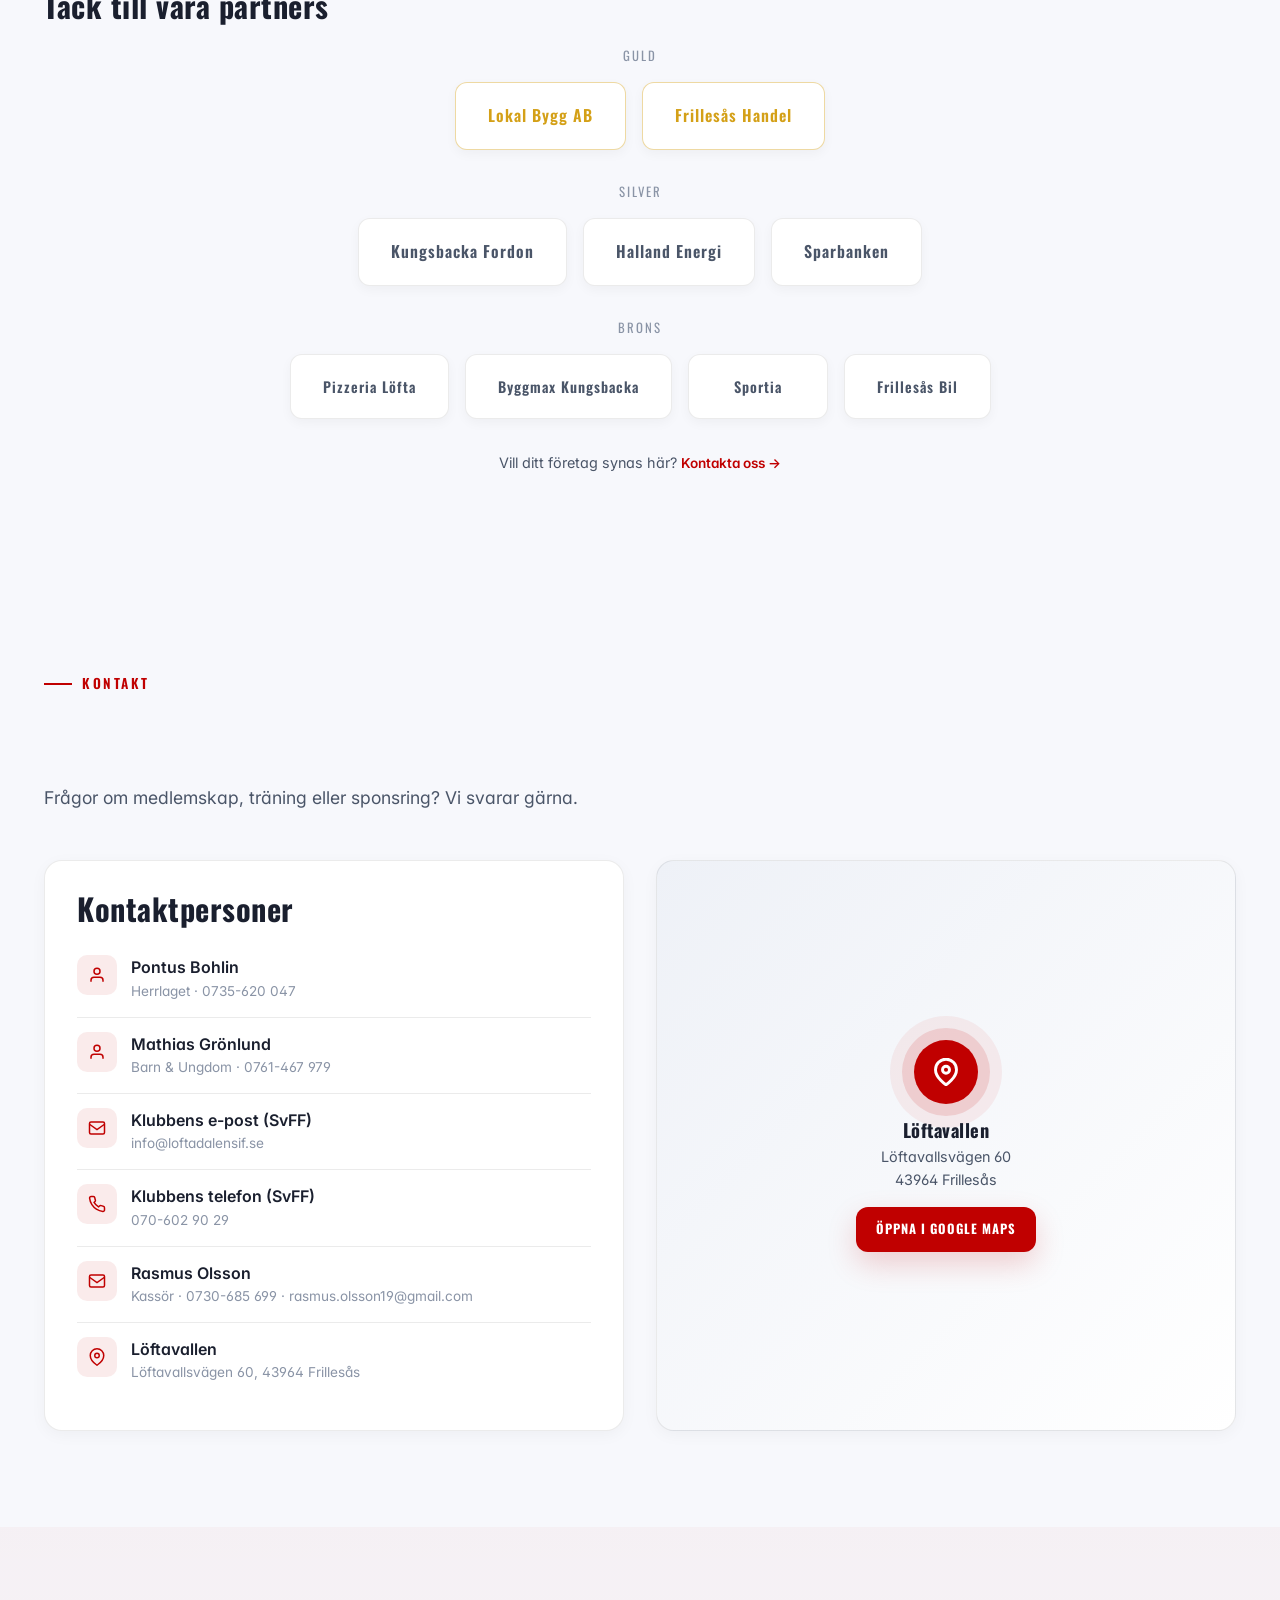
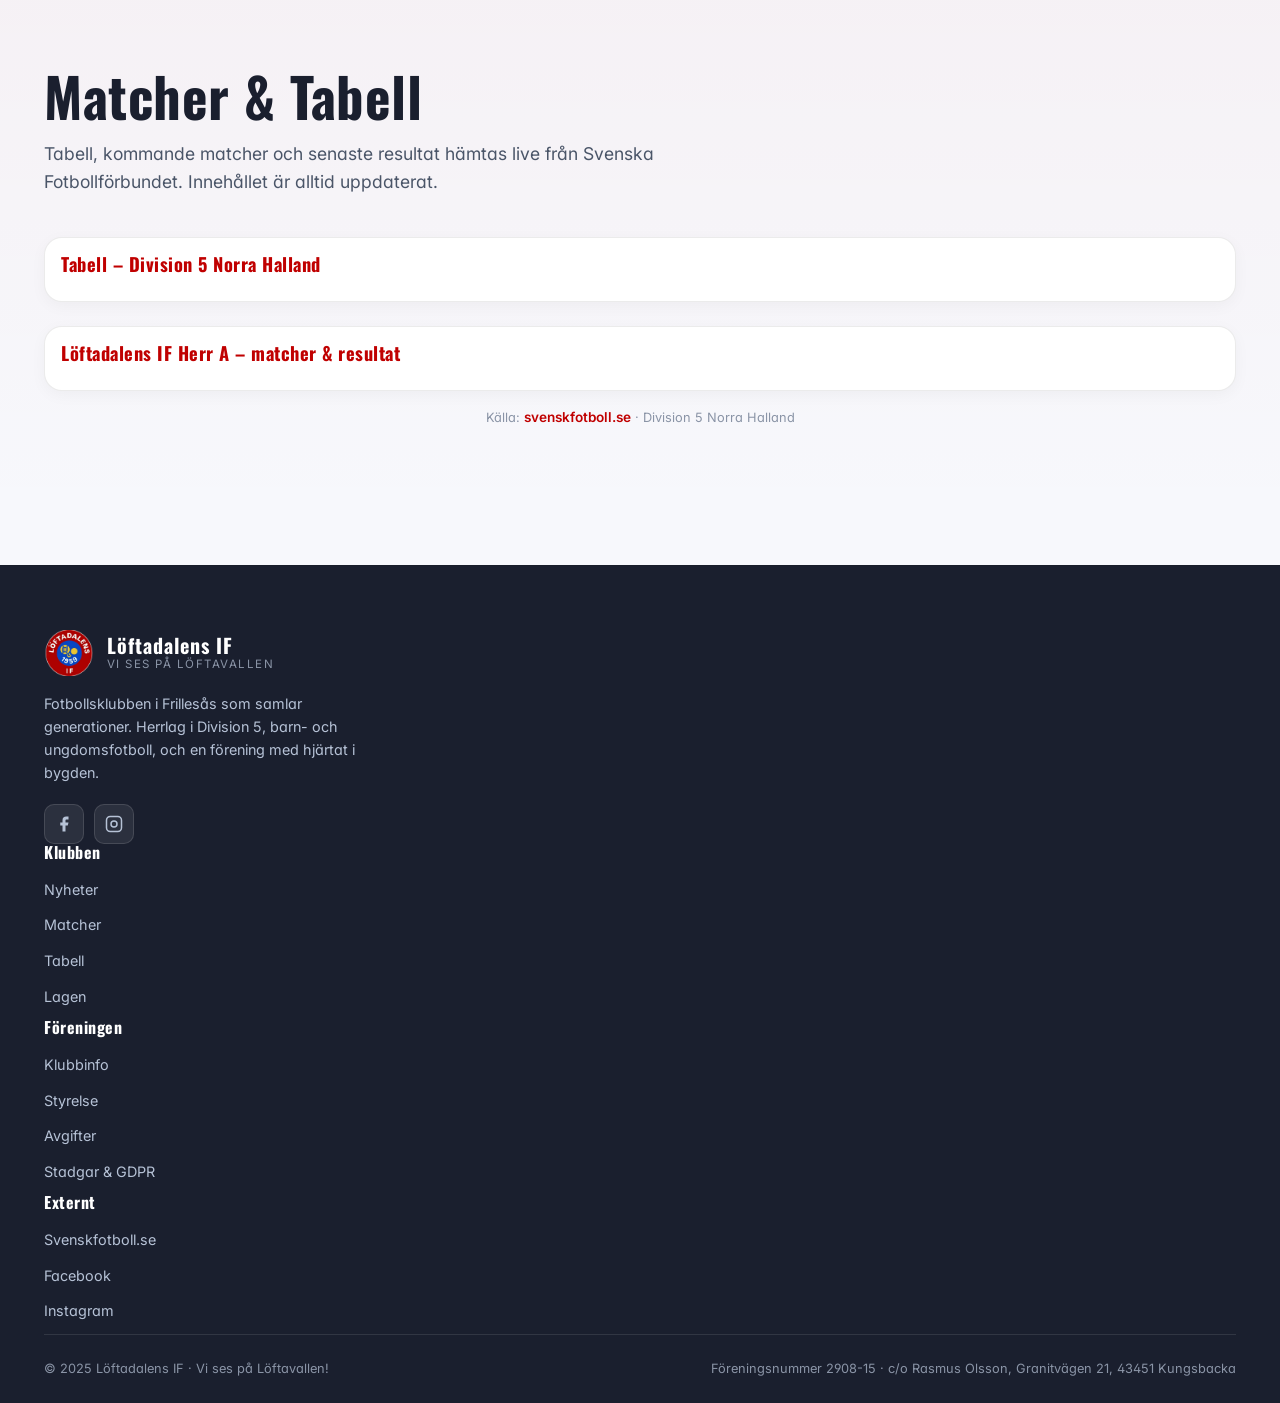
==== commit 30e4b8a0: "Replace league widgets with team result widget (Löftadalens IF Herr A)" ====
--- a/loftadalens-if-standalone.html
+++ b/loftadalens-if-standalone.html
@@ -1118,17 +1118,10 @@
             <script src="https://www.svenskfotboll.se/widget.aspx?scr=tablesmall&ftid=133433&b1=%23c00000&f1=%23FFFFFF&b2=%237a0000&f2=%23FFFFFF&b4=%23FFFFFF&f3=%231a1f2e&b3=%23f7f8fc&bo=%23e5e7eb"></script>
           </div>
 
-          <div class="widget-grid-2">
-            <!-- SvFF widget: Kommande matcher -->
-            <div class="side-card" style="padding:16px;">
-              <h4 style="margin-bottom:12px;color:var(--red);">Kommande matcher (8 st)</h4>
-              <script src="https://www.svenskfotboll.se/widget.aspx?scr=cominginleague&ftid=133433&b1=%23c00000&f1=%23FFFFFF&b2=%237a0000&f2=%23FFFFFF&b4=%23FFFFFF&f3=%231a1f2e&b3=%23f7f8fc&bo=%23e5e7eb&nbr=8"></script>
-            </div>
-            <!-- SvFF widget: Senaste resultat -->
-            <div class="side-card" style="padding:16px;">
-              <h4 style="margin-bottom:12px;color:var(--red);">Senaste resultat (8 st)</h4>
-              <script src="https://www.svenskfotboll.se/widget.aspx?scr=latestinleague&ftid=133433&b1=%23c00000&f1=%23FFFFFF&b2=%237a0000&f2=%23FFFFFF&b4=%23FFFFFF&f3=%231a1f2e&b3=%23f7f8fc&bo=%23e5e7eb&nbr=8"></script>
-            </div>
+          <!-- SvFF widget: Löftadalens IF Herr A – matcher & resultat -->
+          <div class="side-card" style="padding:16px;">
+            <h4 style="margin-bottom:12px;color:var(--red);">Löftadalens IF Herr A – matcher & resultat</h4>
+            <script src="https://www.svenskfotboll.se/widget.aspx?scr=teamresult&flid=30459&b1=%23c00000&f1=%23FFFFFF&b2=%237a0000&f2=%23FFFFFF&b4=%23FFFFFF&f3=%231a1f2e&b3=%23f7f8fc&bo=%23e5e7eb"></script>
           </div>
         </div>
         <p style="margin-top:16px;font-size:0.8rem;color:var(--text-muted);text-align:center;">
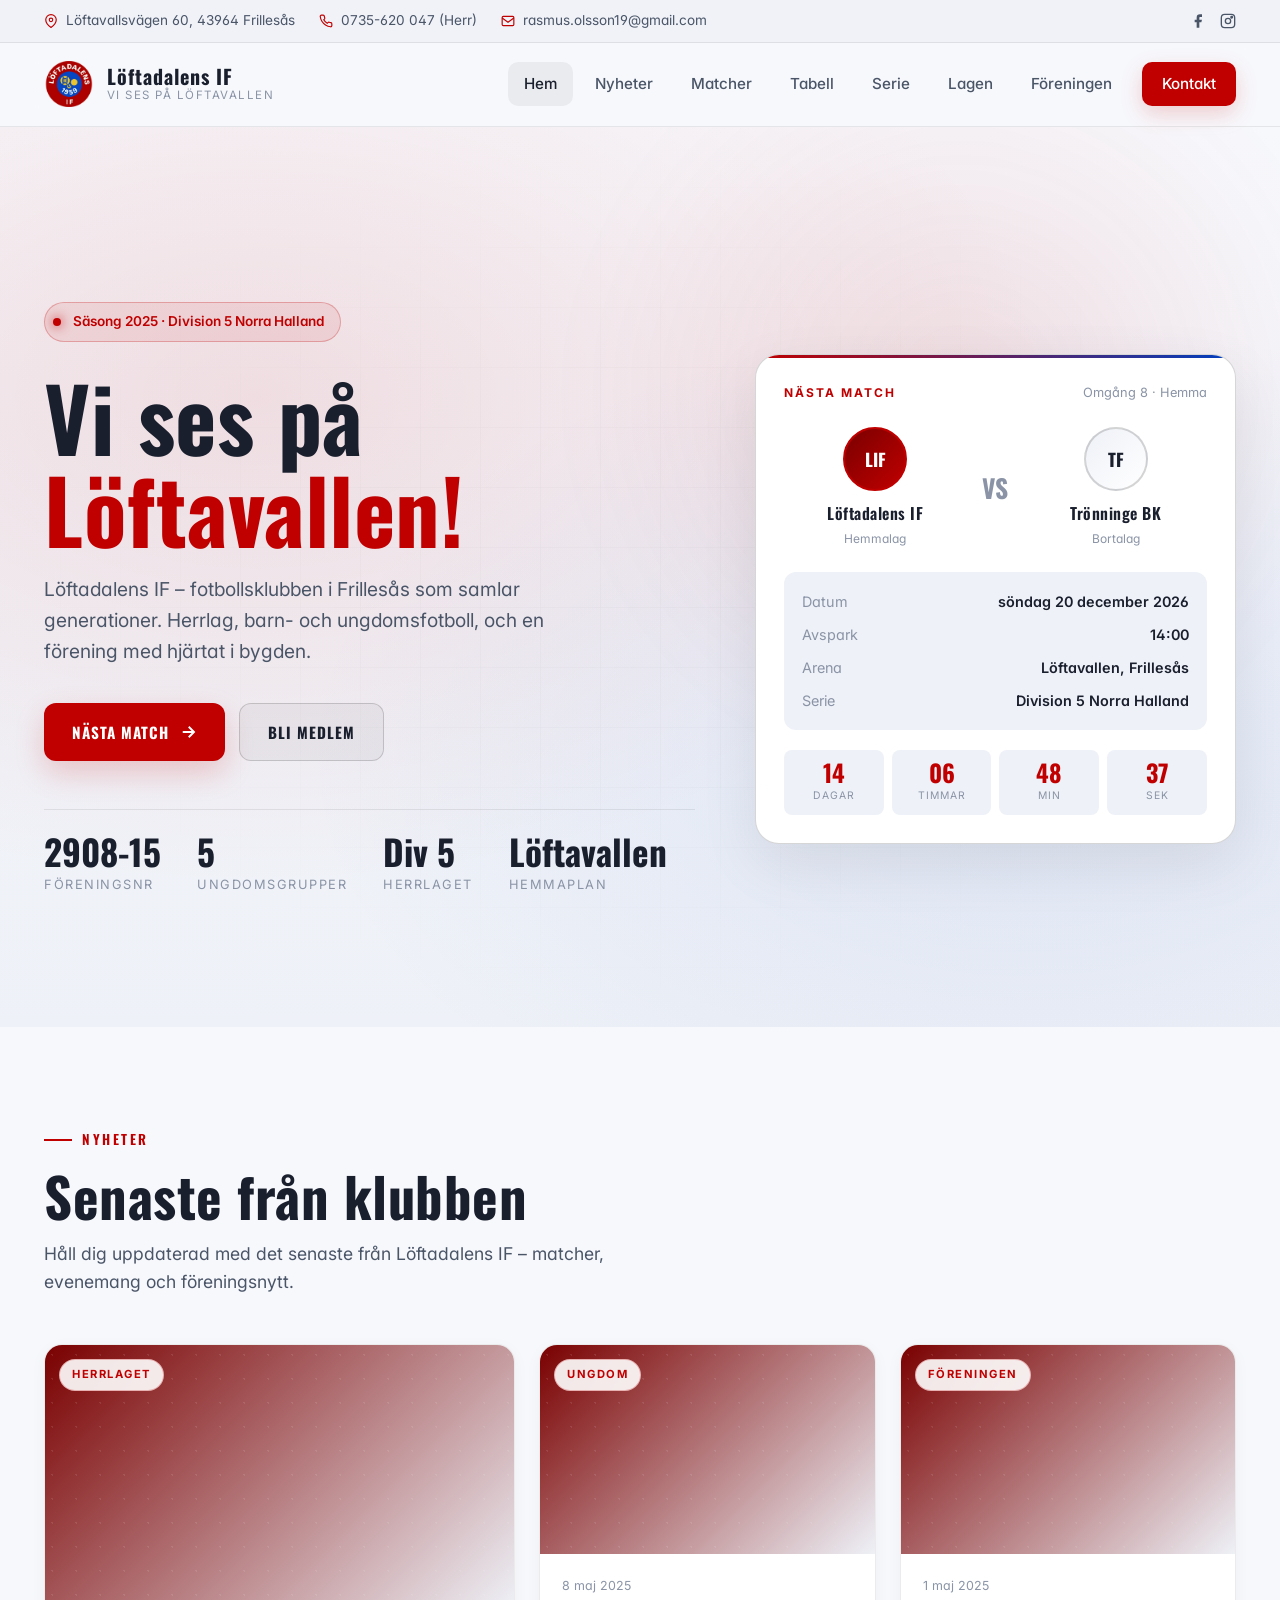
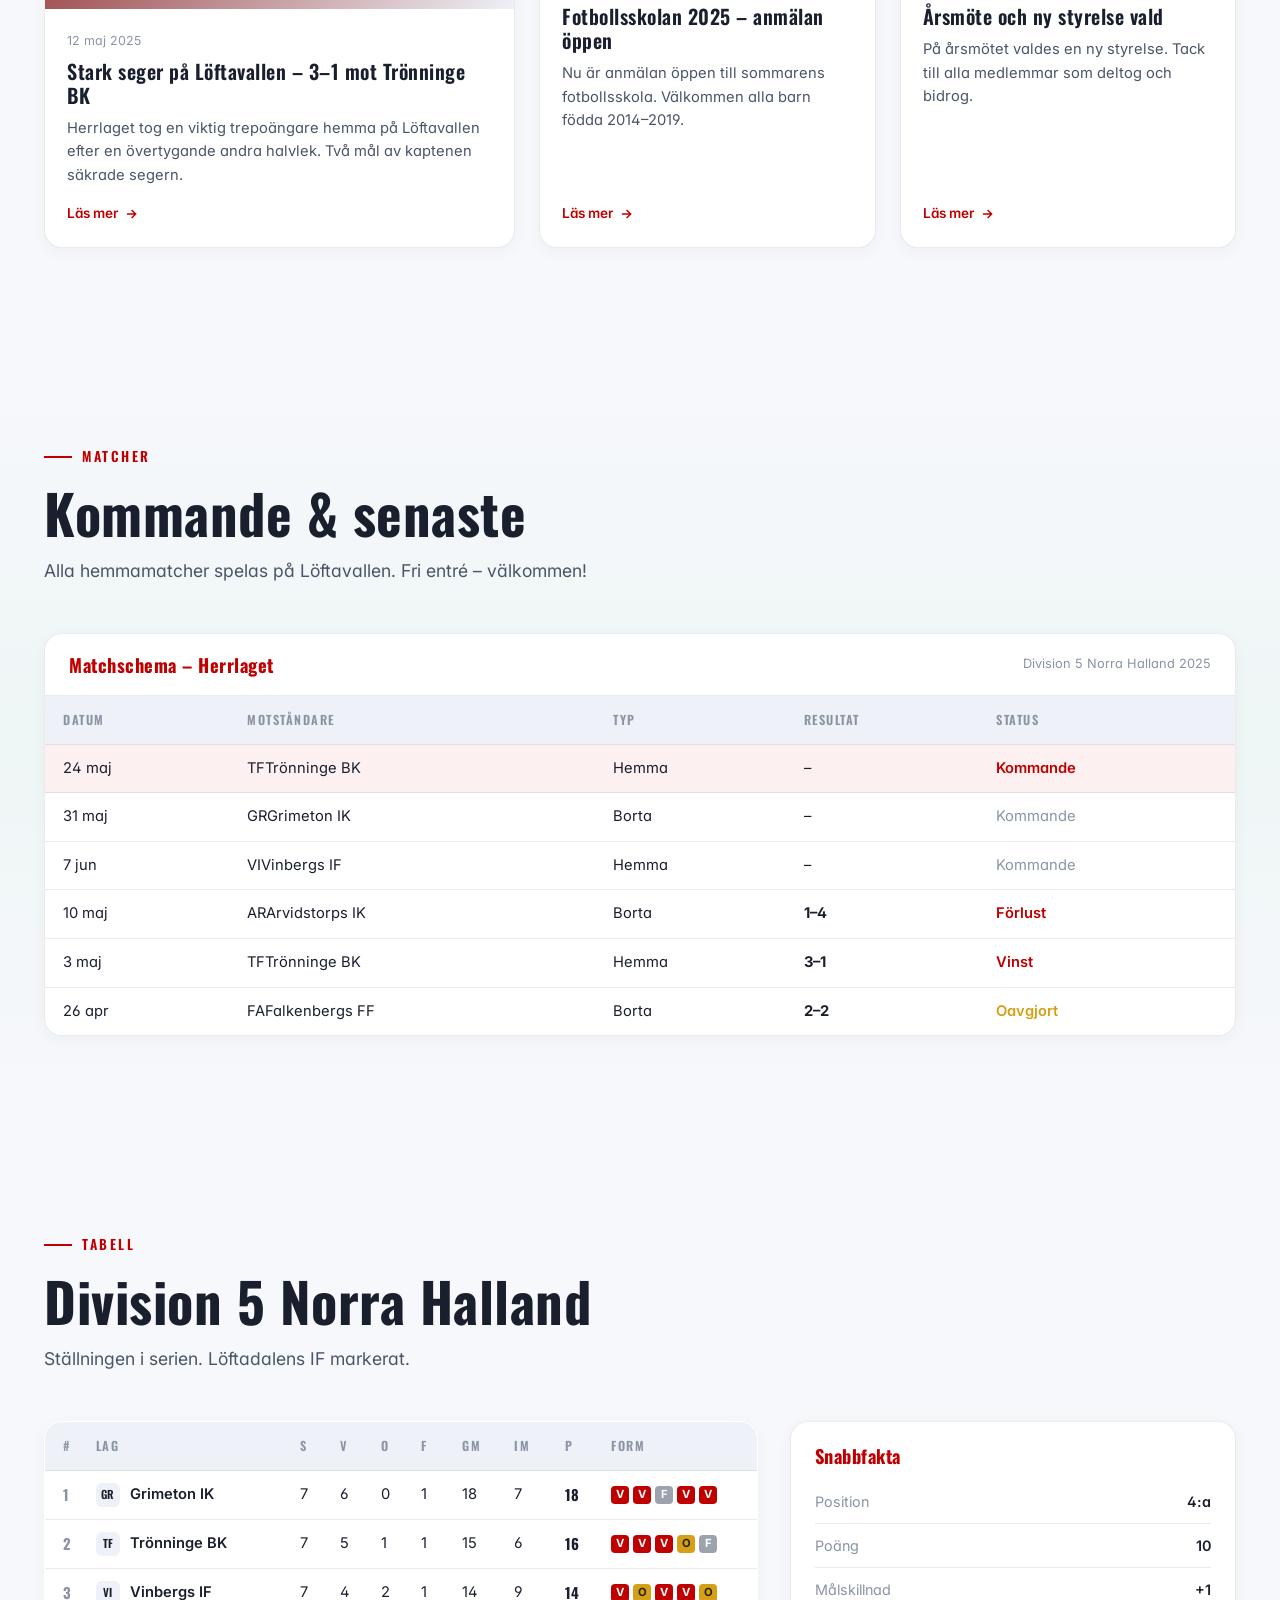
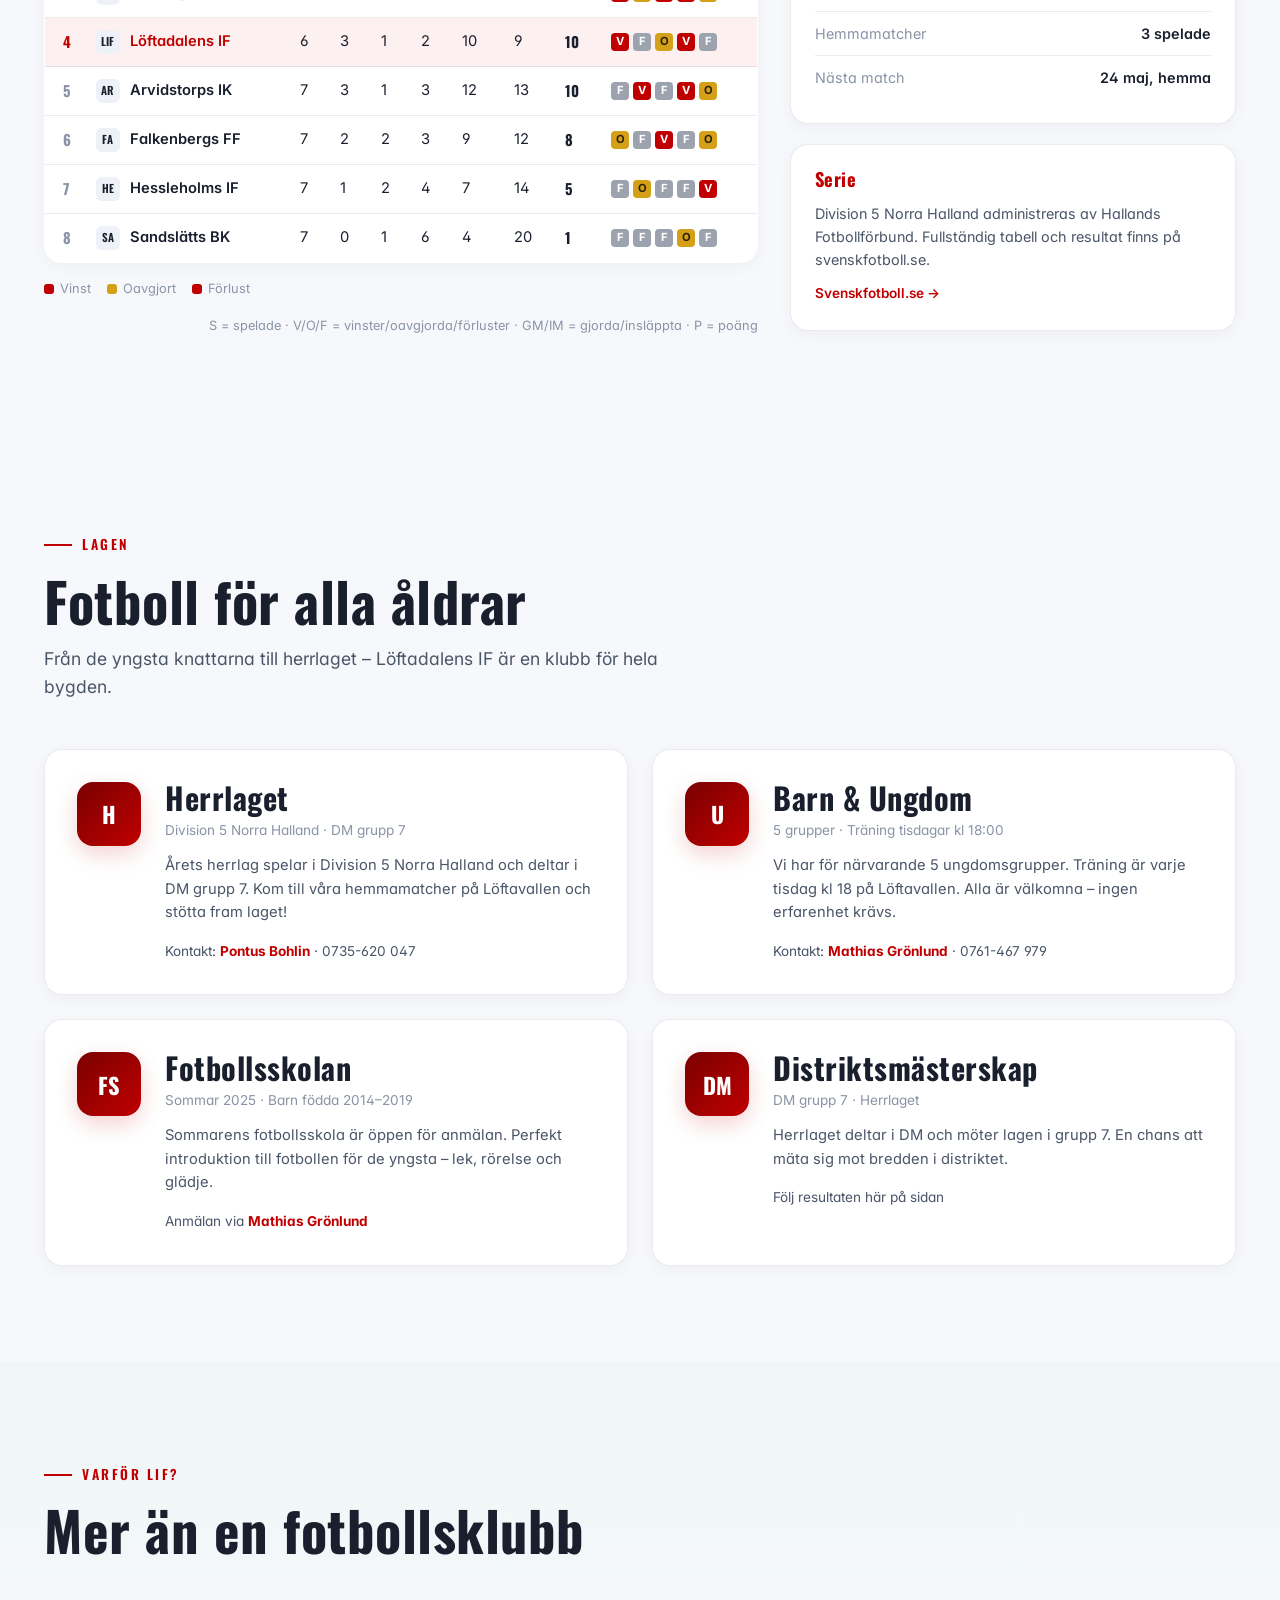
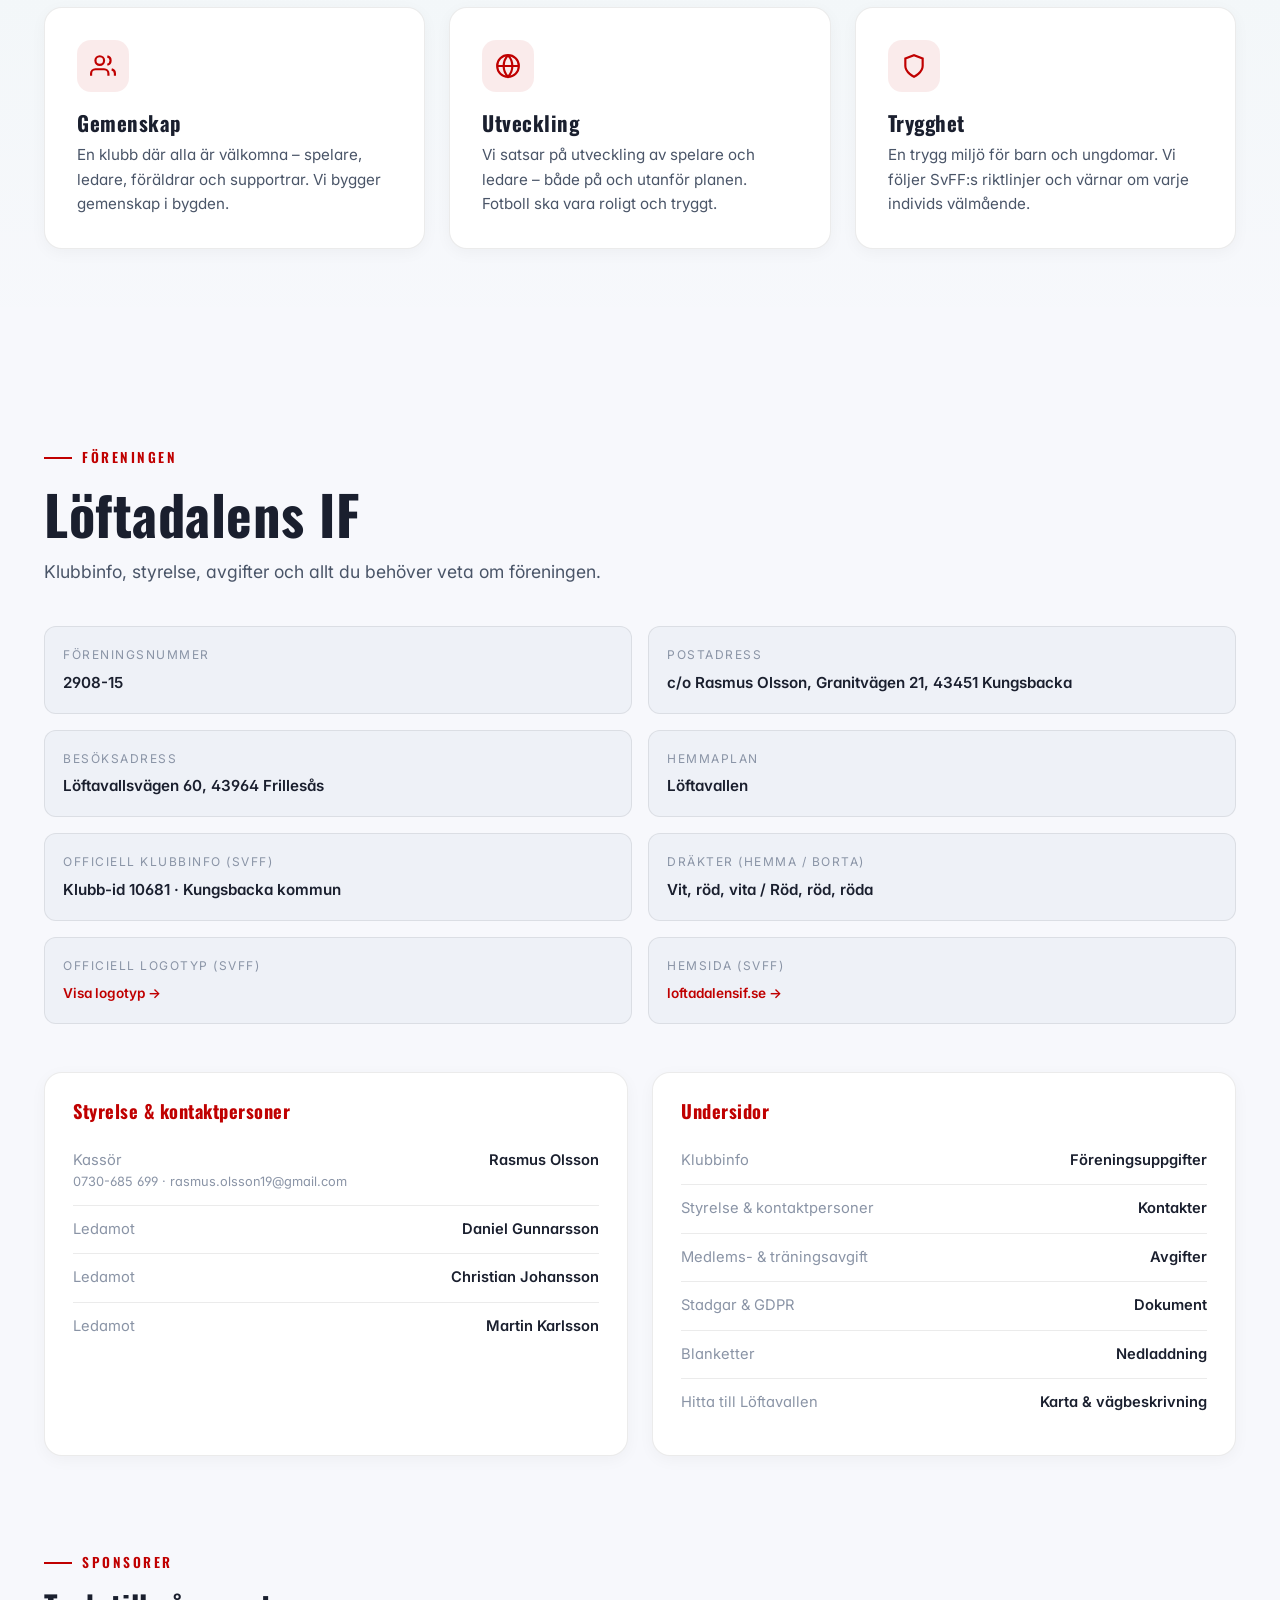
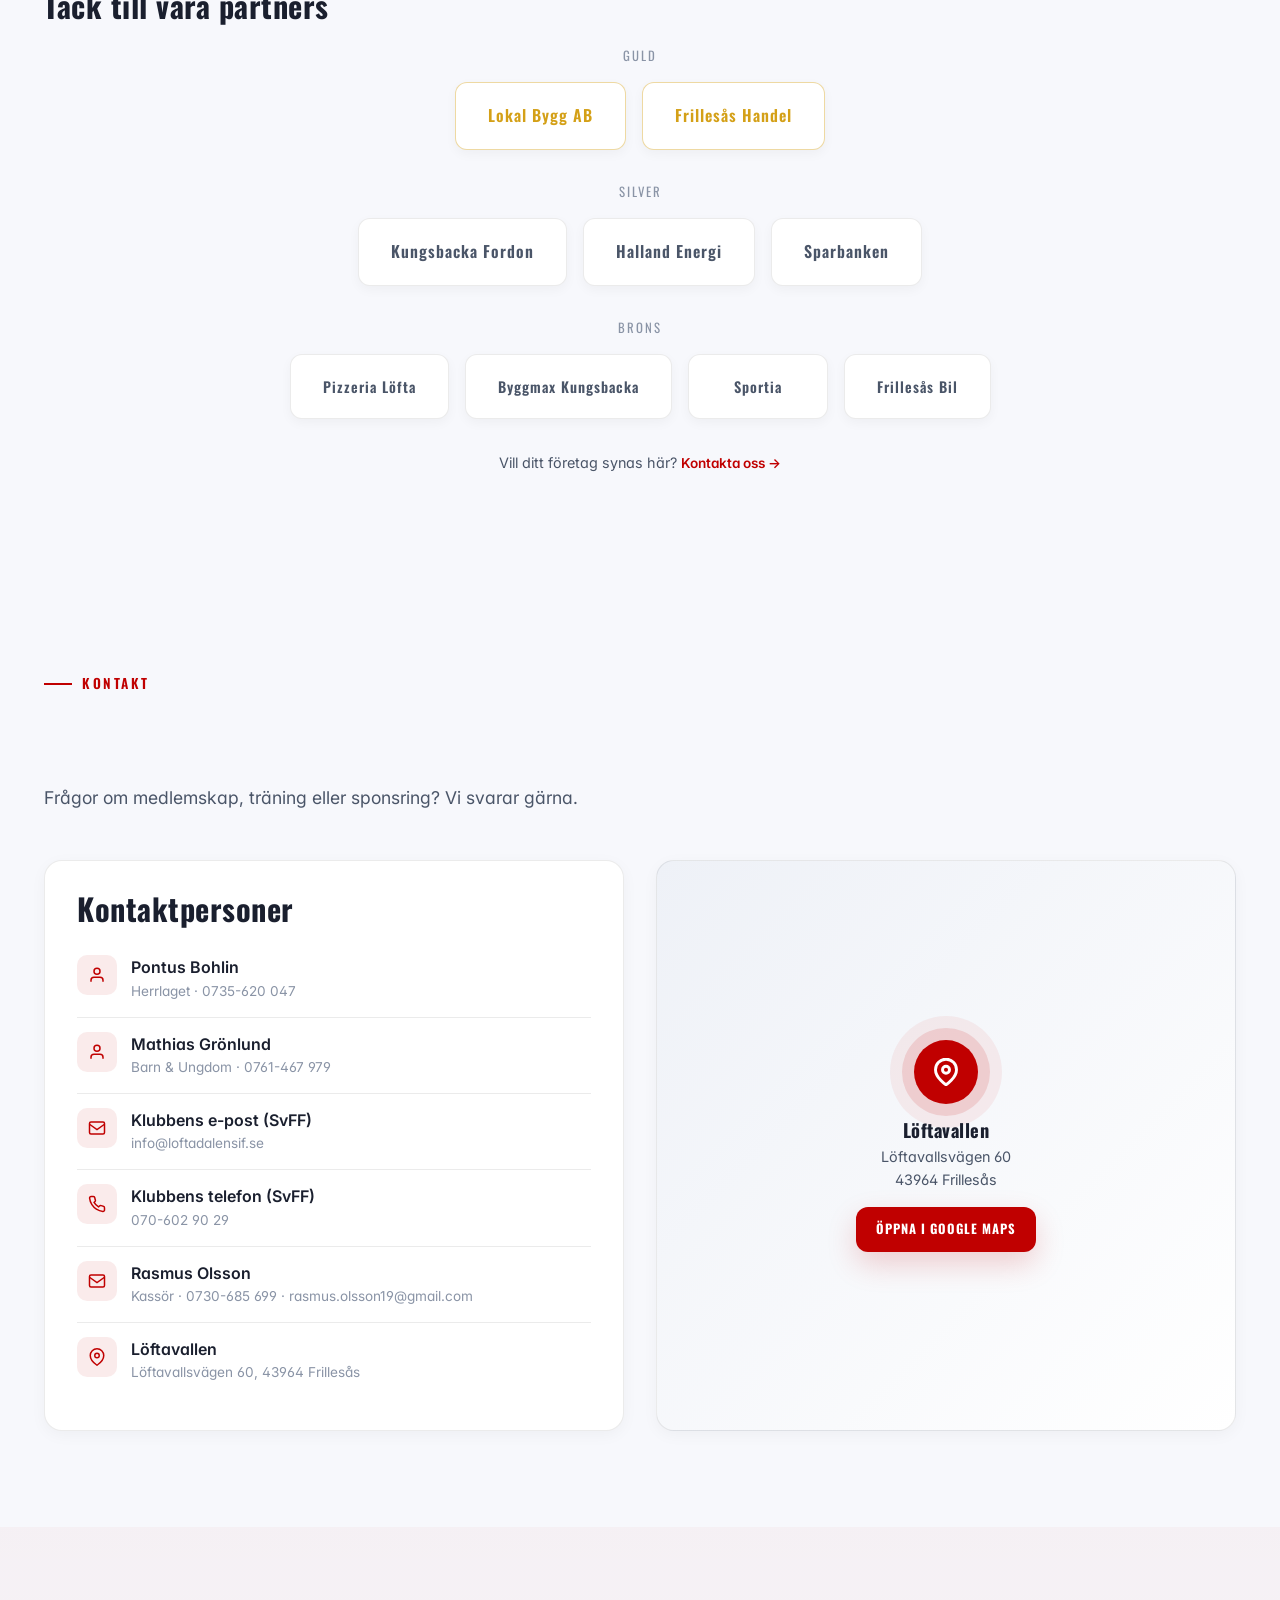
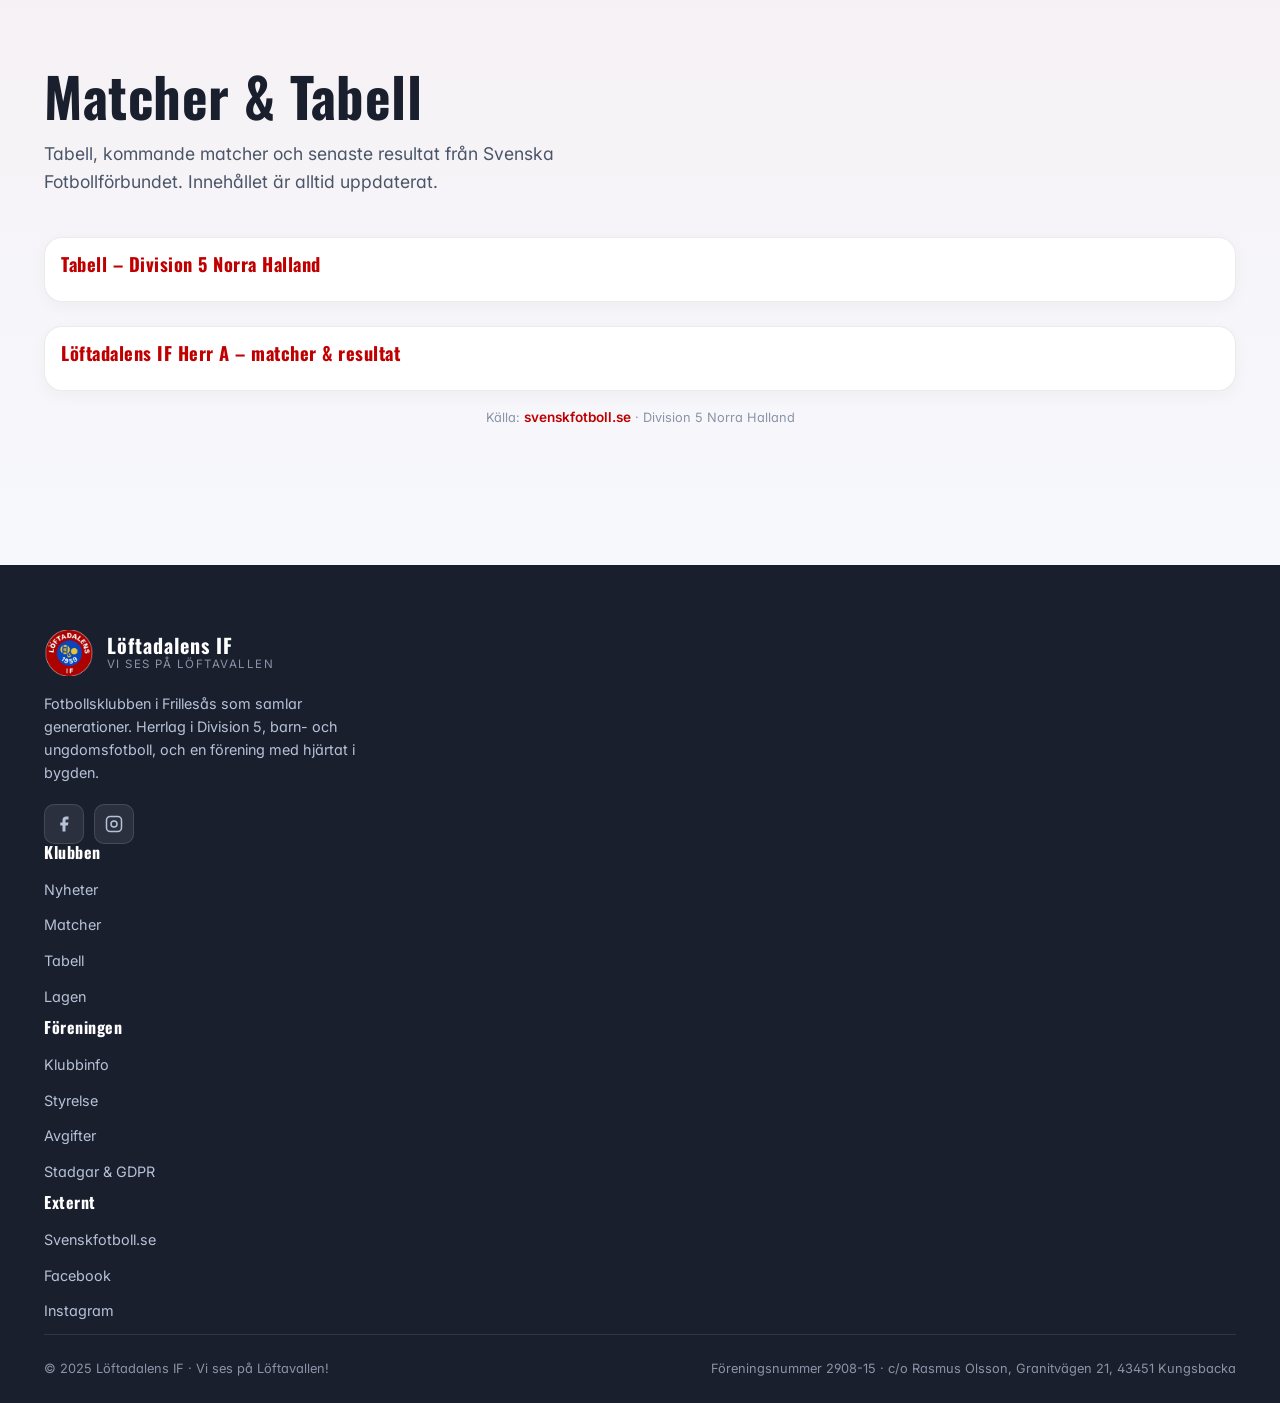
==== commit 49db2417: "Remove Live references, rename nav to Serie" ====
--- a/loftadalens-if-standalone.html
+++ b/loftadalens-if-standalone.html
@@ -521,7 +521,7 @@
         <a href="#nyheter">Nyheter</a>
         <a href="#matcher">Matcher</a>
         <a href="#tabell">Tabell</a>
-        <a href="#live">Live</a>
+        <a href="#serie">Serie</a>
         <a href="#laget">Lagen</a>
         <a href="#foreningen">Föreningen</a>
         <a href="#kontakt" class="nav-cta">Kontakt</a>
@@ -1104,12 +1104,12 @@
     </div>
   </section>
 
-  <!-- Live matches & table (SvFF widget) -->
-  <section class="section" id="live" style="background: linear-gradient(180deg, rgba(192,0,0,0.03), transparent);">
+  <!-- Matcher & tabell (SvFF widget) -->
+  <section class="section" id="serie" style="background: linear-gradient(180deg, rgba(192,0,0,0.03), transparent);">
     <div class="container">
       <div class="eyebrow reveal">Svensk Fotboll</div>
       <h2 class="section-title reveal">Matcher & Tabell</h2>
-      <p class="section-lead reveal">Tabell, kommande matcher och senaste resultat hämtas live från Svenska Fotbollförbundet. Innehållet är alltid uppdaterat.</p>
+      <p class="section-lead reveal">Tabell, kommande matcher och senaste resultat från Svenska Fotbollförbundet. Innehållet är alltid uppdaterat.</p>
 
       <div id="svff-widgets" style="margin-top:40px;display:grid;gap:24px;">
           <!-- SvFF widget: Tabell (Division 5 Norra Halland) -->
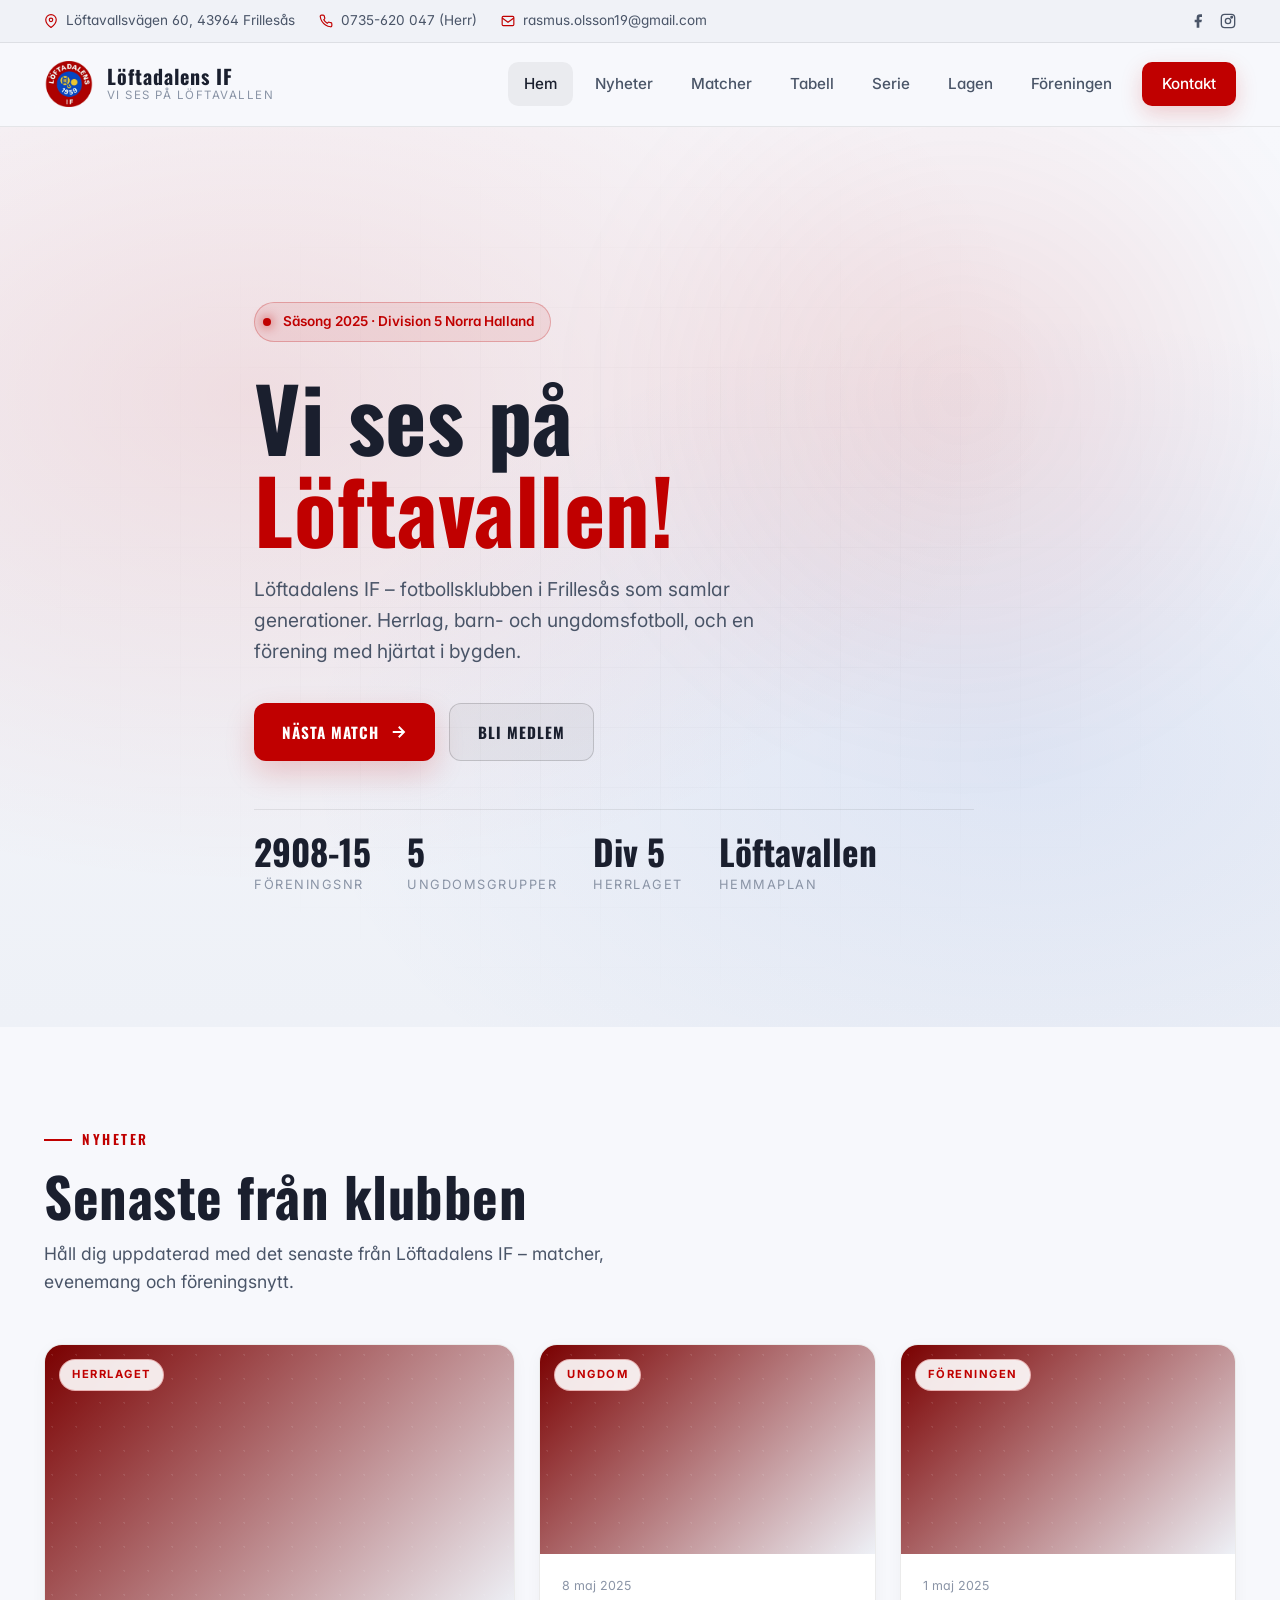
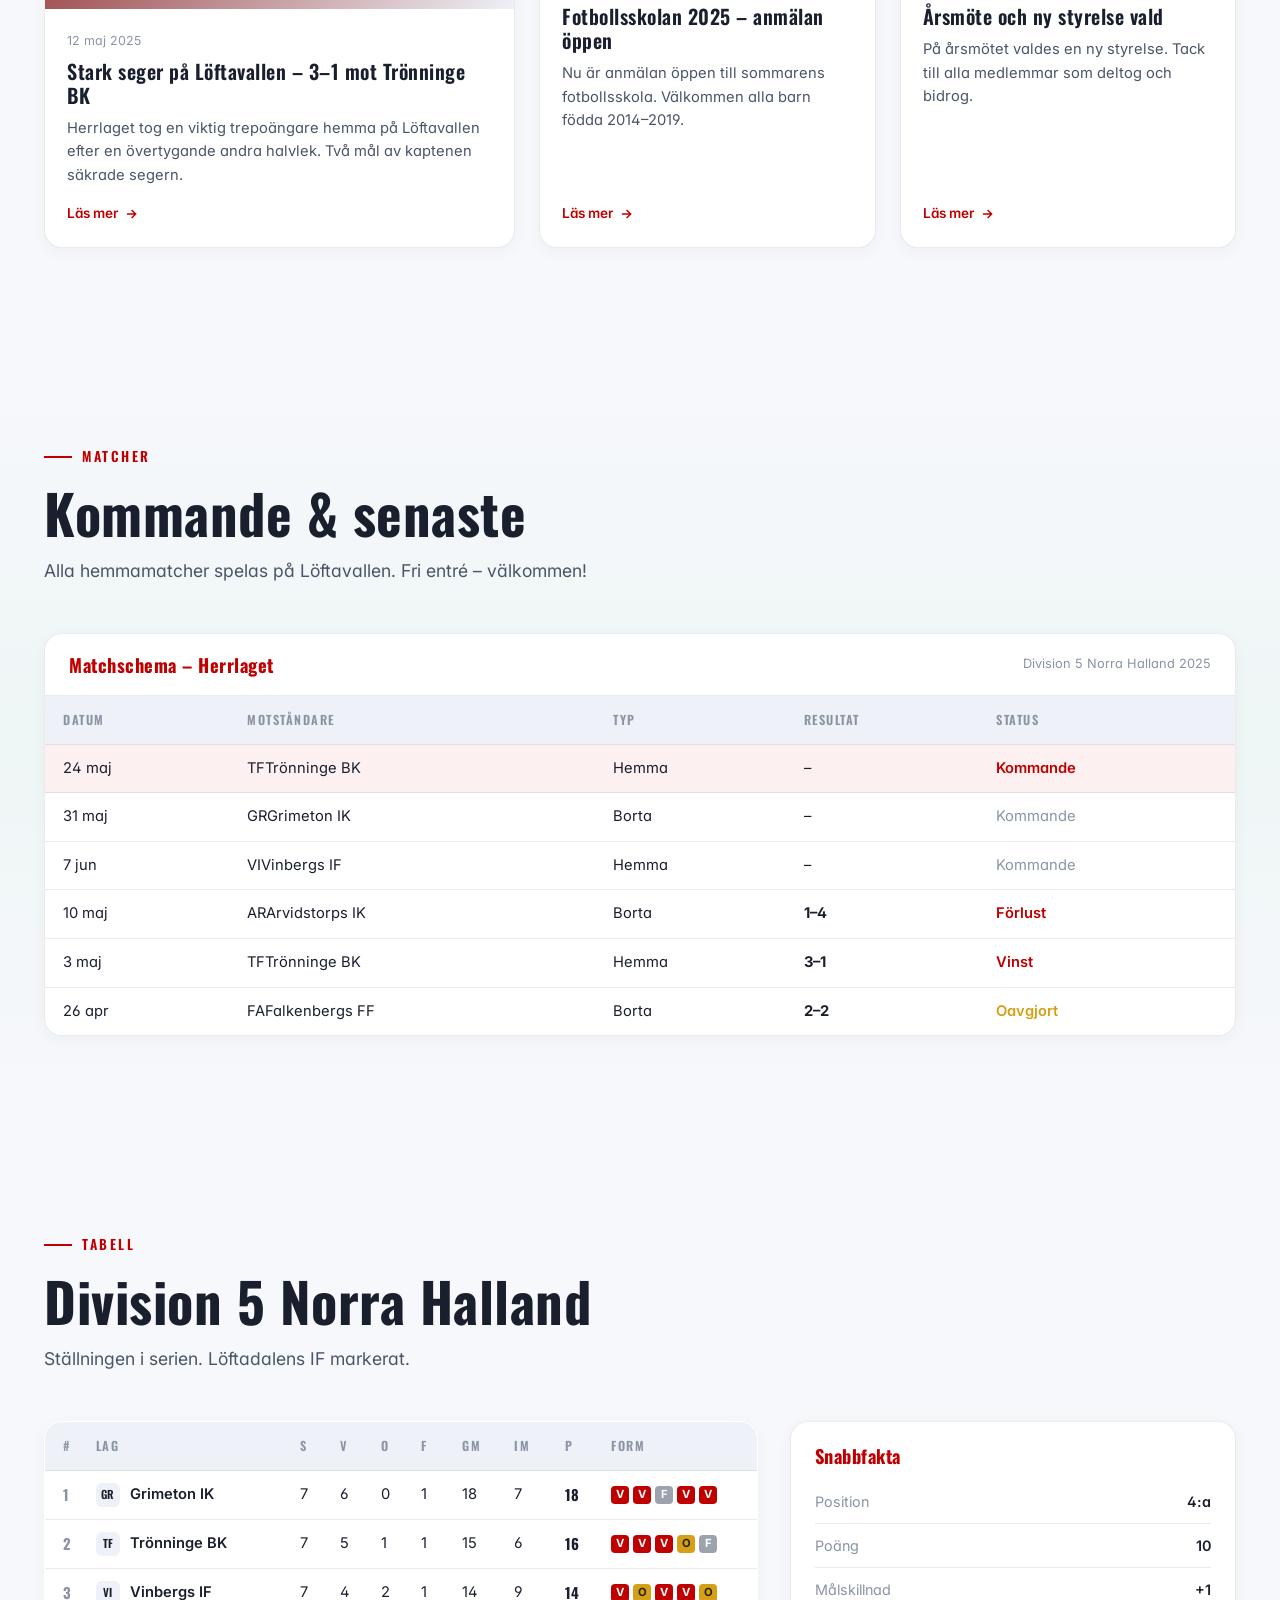
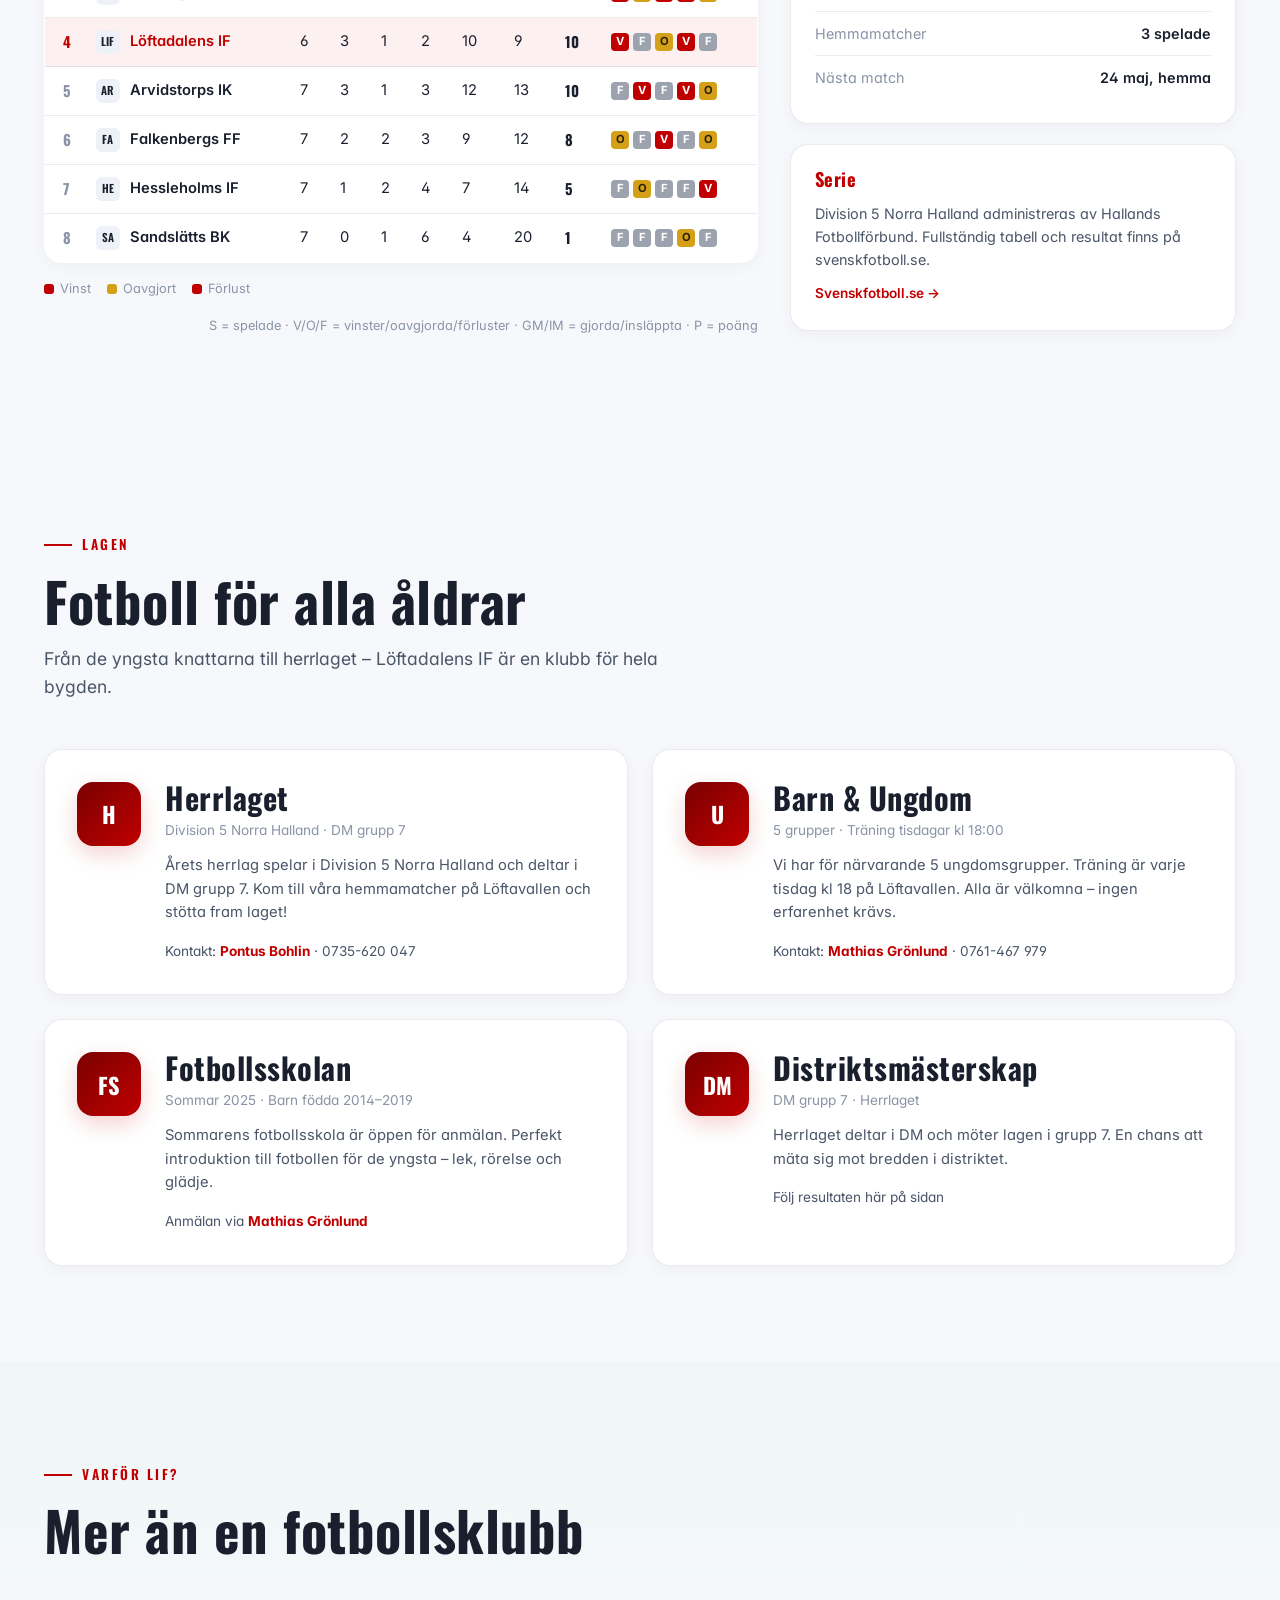
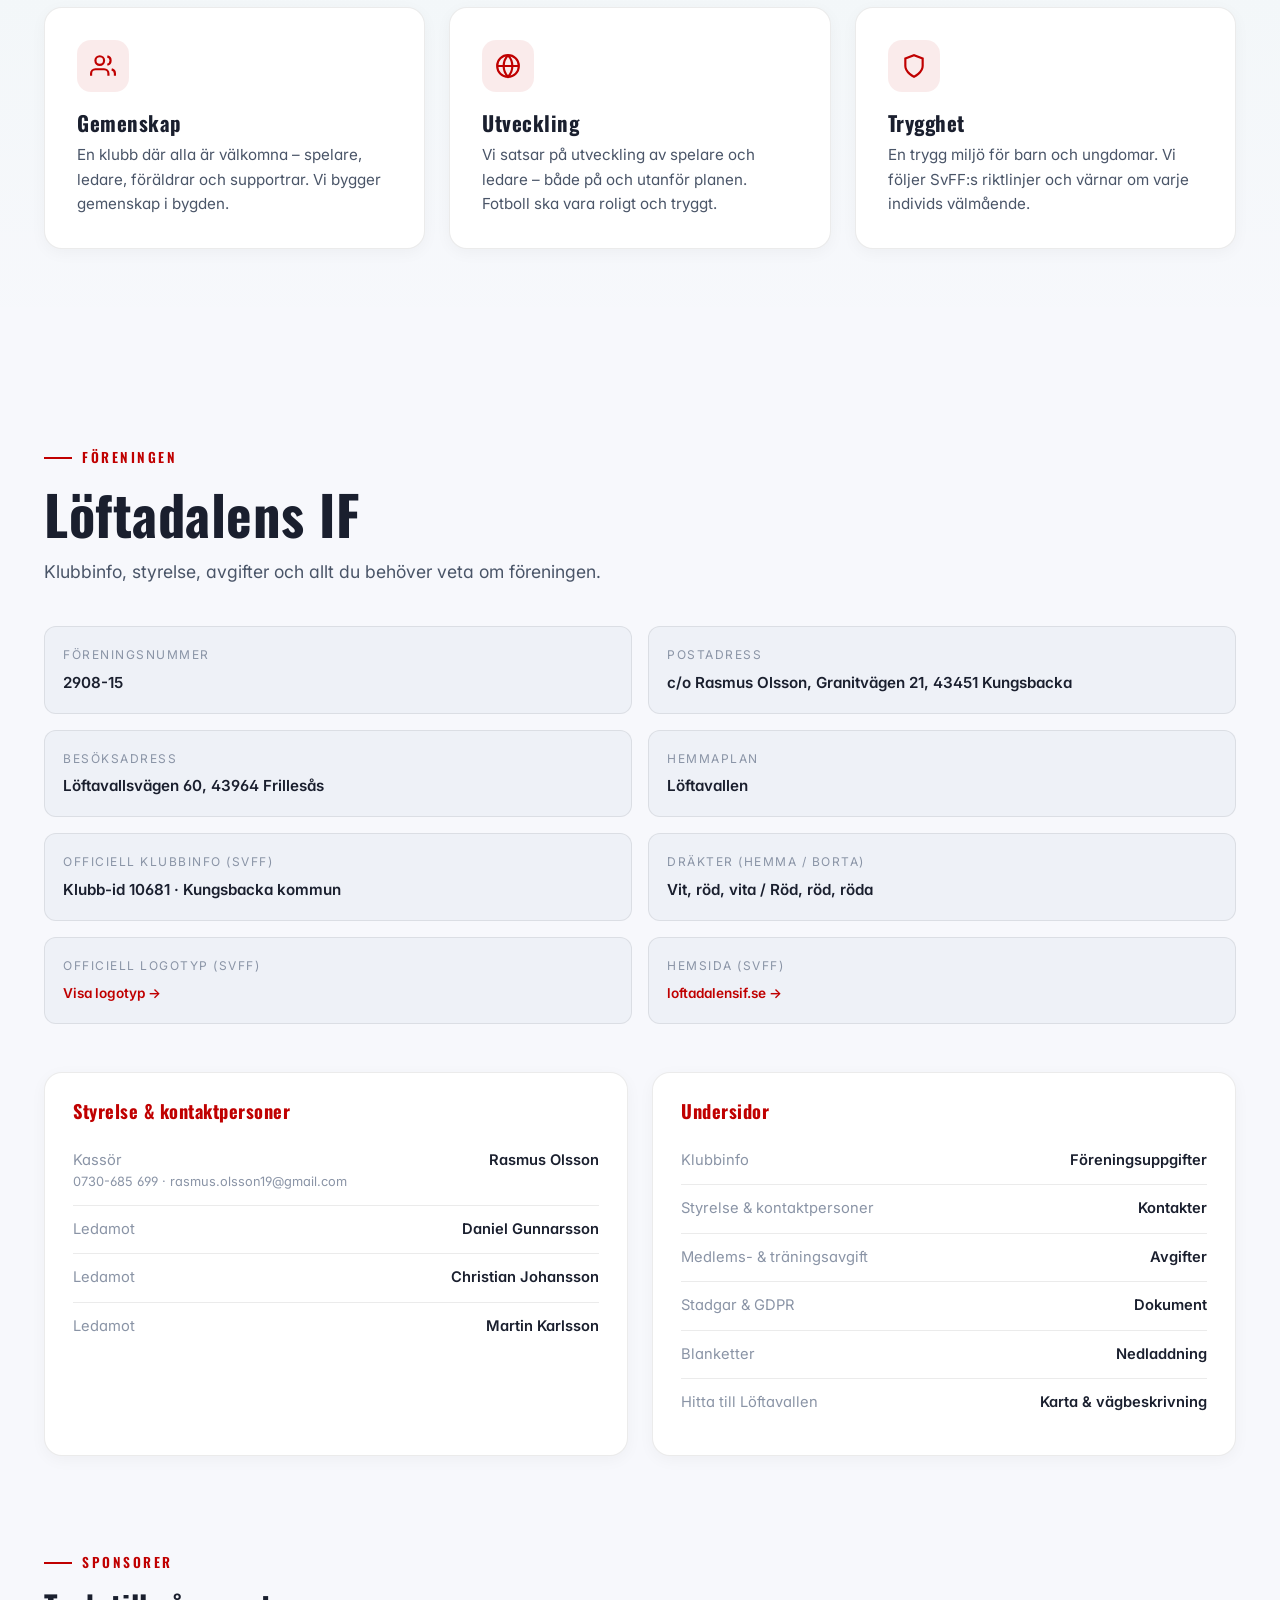
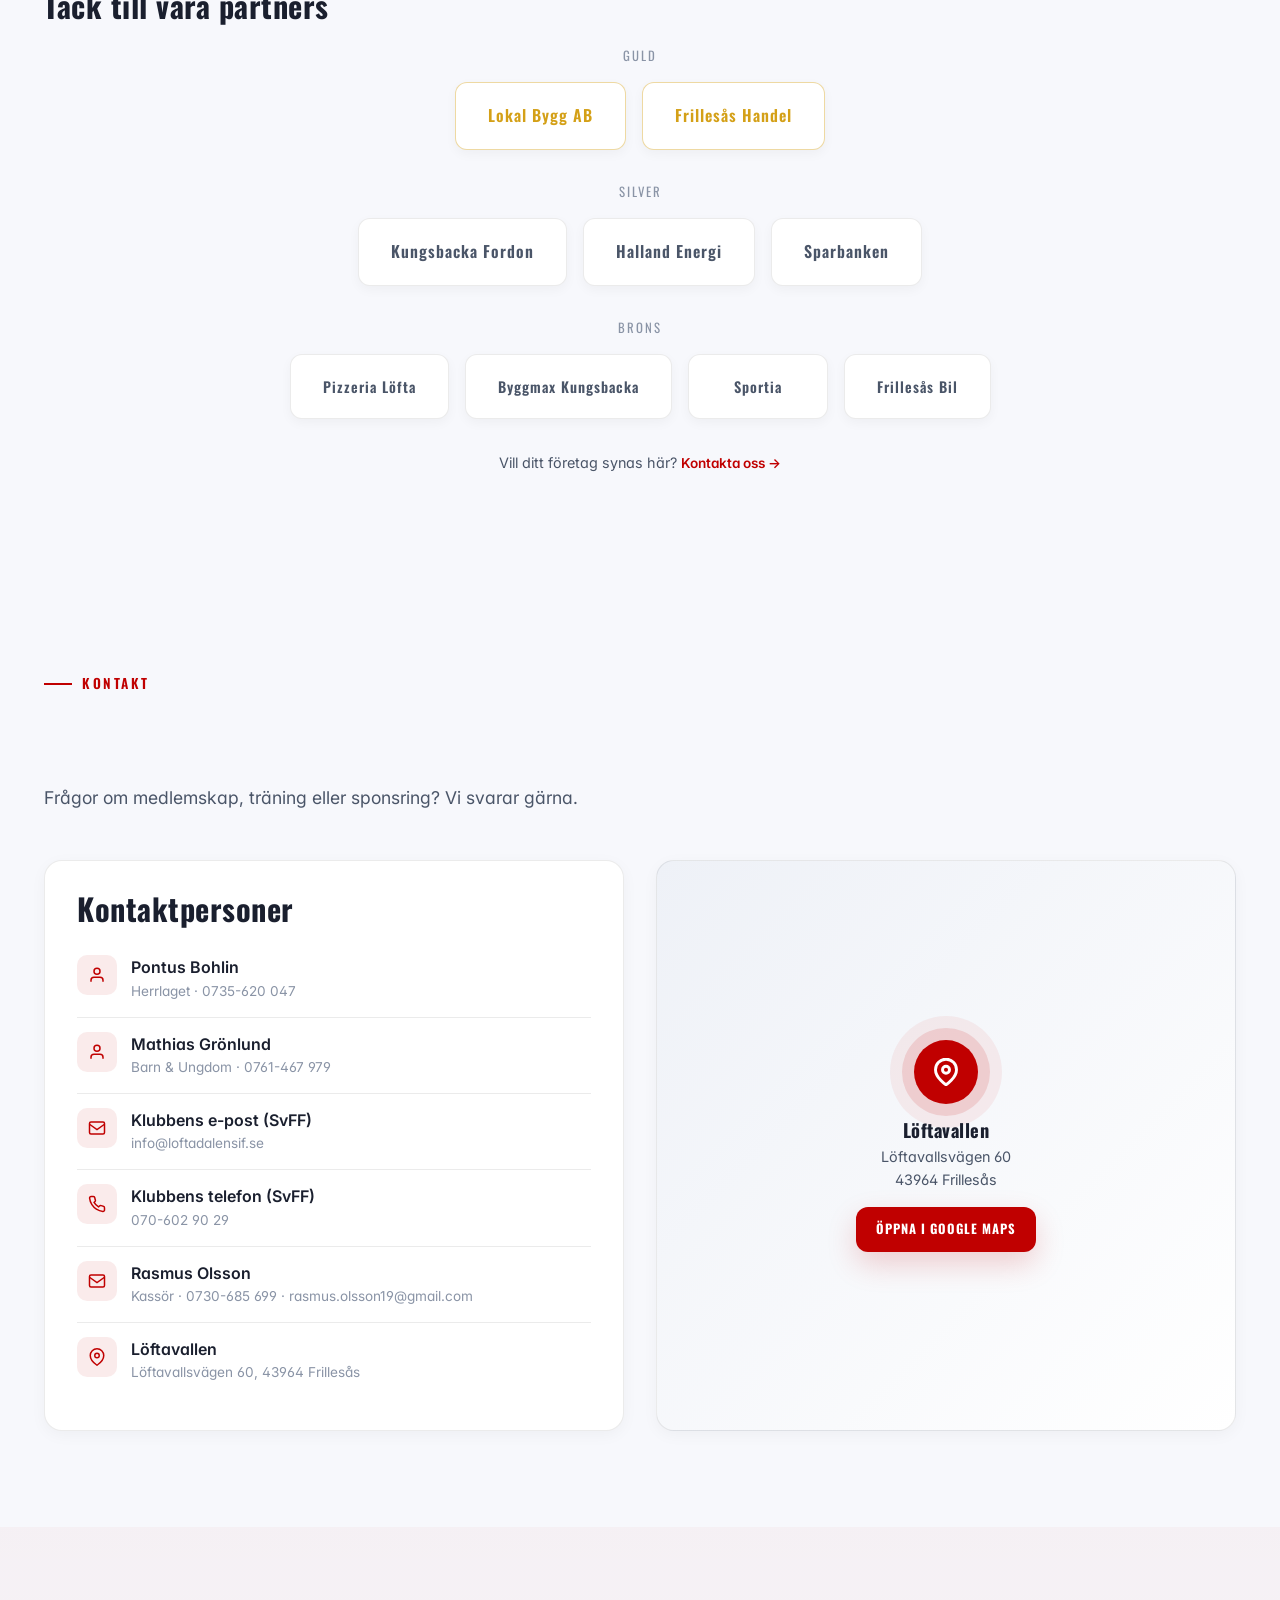
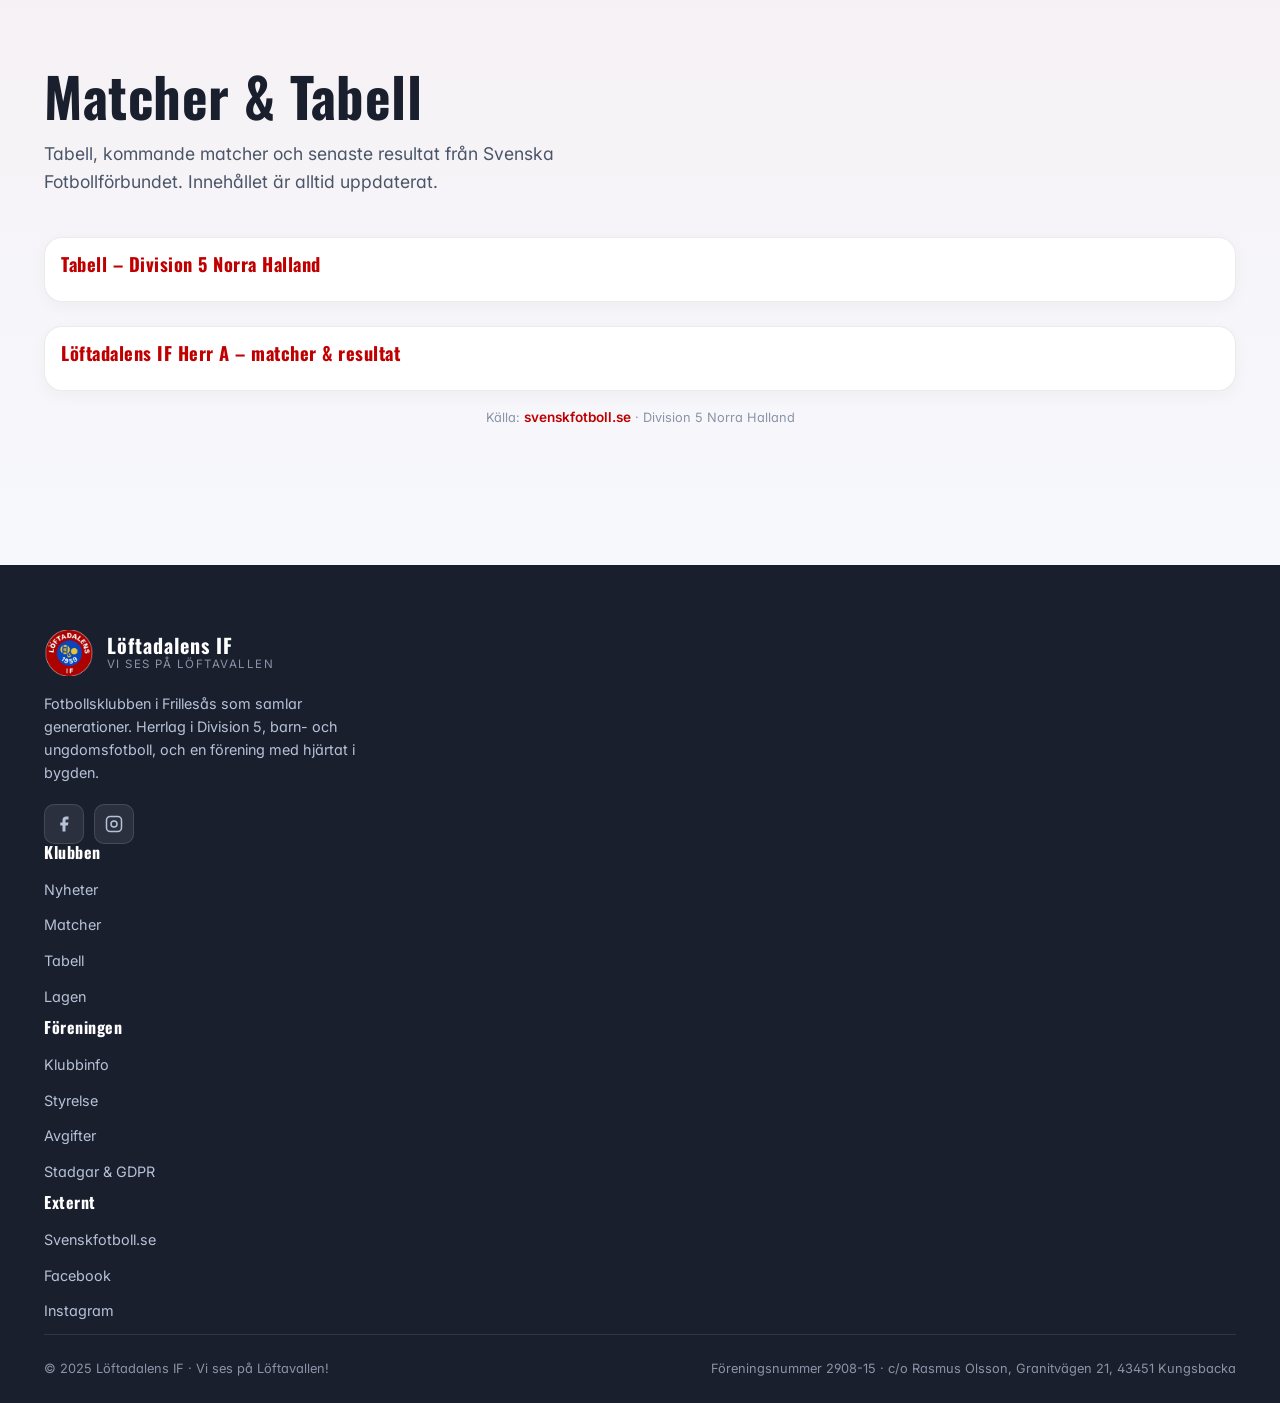
==== commit f0fc5399: "Remove demo next-match card from hero, simplify to single column" ====
--- a/loftadalens-if-standalone.html
+++ b/loftadalens-if-standalone.html
@@ -170,7 +170,7 @@
   background: radial-gradient(circle, rgba(192,0,0,0.10), transparent 60%);
   filter: blur(40px); pointer-events: none;
 }
-.hero .container { position: relative; z-index: 2; display: grid; grid-template-columns: 1.15fr 0.85fr; gap: 60px; align-items: center; padding-top: 40px; padding-bottom: 80px; }
+.hero .container { position: relative; z-index: 2; display: grid; grid-template-columns: 1fr; gap: 40px; align-items: center; padding-top: 40px; padding-bottom: 80px; max-width: 820px; }
 .hero-content { max-width: 720px; }
 .hero-eyebrow {
   display: inline-flex; align-items: center; gap: 12px;
@@ -573,37 +573,7 @@
       </div>
 
       <!-- Match card -->
-      <div class="match-card reveal">
-        <div class="mc-head">
-          <div class="mc-label">Nästa match</div>
-          <div class="mc-round">Omgång 8 · Hemma</div>
-        </div>
-        <div class="match-teams">
-          <div class="match-team home">
-            <div class="crest">LIF</div>
-            <div class="tname">Löftadalens IF</div>
-            <div class="tmeta">Hemmalag</div>
-          </div>
-          <div class="match-vs">VS</div>
-          <div class="match-team">
-            <div class="crest">TF</div>
-            <div class="tname">Trönninge BK</div>
-            <div class="tmeta">Bortalag</div>
-          </div>
-        </div>
-        <div class="match-info">
-          <div class="row"><span class="k">Datum</span><span class="v" id="match-date">Lördag 24 maj 2025</span></div>
-          <div class="row"><span class="k">Avspark</span><span class="v">14:00</span></div>
-          <div class="row"><span class="k">Arena</span><span class="v">Löftavallen, Frillesås</span></div>
-          <div class="row"><span class="k">Serie</span><span class="v">Division 5 Norra Halland</span></div>
-        </div>
-        <div class="countdown" id="countdown">
-          <div class="cd"><div class="n" id="cd-d">--</div><div class="l">Dagar</div></div>
-          <div class="cd"><div class="n" id="cd-h">--</div><div class="l">Timmar</div></div>
-          <div class="cd"><div class="n" id="cd-m">--</div><div class="l">Min</div></div>
-          <div class="cd"><div class="n" id="cd-s">--</div><div class="l">Sek</div></div>
-        </div>
-      </div>
+      <!-- Nästa match-kort borttaget (exempeldata). SvFF-widgeten i sektionen "Serie" visar kommande matcher automatiskt. -->
     </div>
   </section>
 
@@ -1257,21 +1227,25 @@
   matchDateEl.textContent = svDays[target.getDay()] + ' ' + target.getDate() + ' ' + svMonths[target.getMonth()] + ' ' + target.getFullYear();
 }
 
-function tick() {
-  const now = new Date();
-  let diff = target - now;
-  if (diff < 0) diff = 0;
-  const d = Math.floor(diff / 86400000);
-  const h = Math.floor((diff % 86400000) / 3600000);
-  const m = Math.floor((diff % 3600000) / 60000);
-  const s = Math.floor((diff % 60000) / 1000);
-  document.getElementById('cd-d').textContent = String(d).padStart(2,'0');
-  document.getElementById('cd-h').textContent = String(h).padStart(2,'0');
-  document.getElementById('cd-m').textContent = String(m).padStart(2,'0');
-  document.getElementById('cd-s').textContent = String(s).padStart(2,'0');
-}
-tick();
-setInterval(tick, 1000);
+// Countdown removed (hero match card no longer shown). Keep code guarded in case re-added.
+const cdD = document.getElementById('cd-d');
+if (cdD) {
+  function tick() {
+    const now = new Date();
+    let diff = target - now;
+    if (diff < 0) diff = 0;
+    const d = Math.floor(diff / 86400000);
+    const h = Math.floor((diff % 86400000) / 3600000);
+    const m = Math.floor((diff % 3600000) / 60000);
+    const s = Math.floor((diff % 60000) / 1000);
+    document.getElementById('cd-d').textContent = String(d).padStart(2,'0');
+    document.getElementById('cd-h').textContent = String(h).padStart(2,'0');
+    document.getElementById('cd-m').textContent = String(m).padStart(2,'0');
+    document.getElementById('cd-s').textContent = String(s).padStart(2,'0');
+  }
+  tick();
+  setInterval(tick, 1000);
+}
 
 // ---- Back to top ----
 const btt = document.getElementById('backToTop');
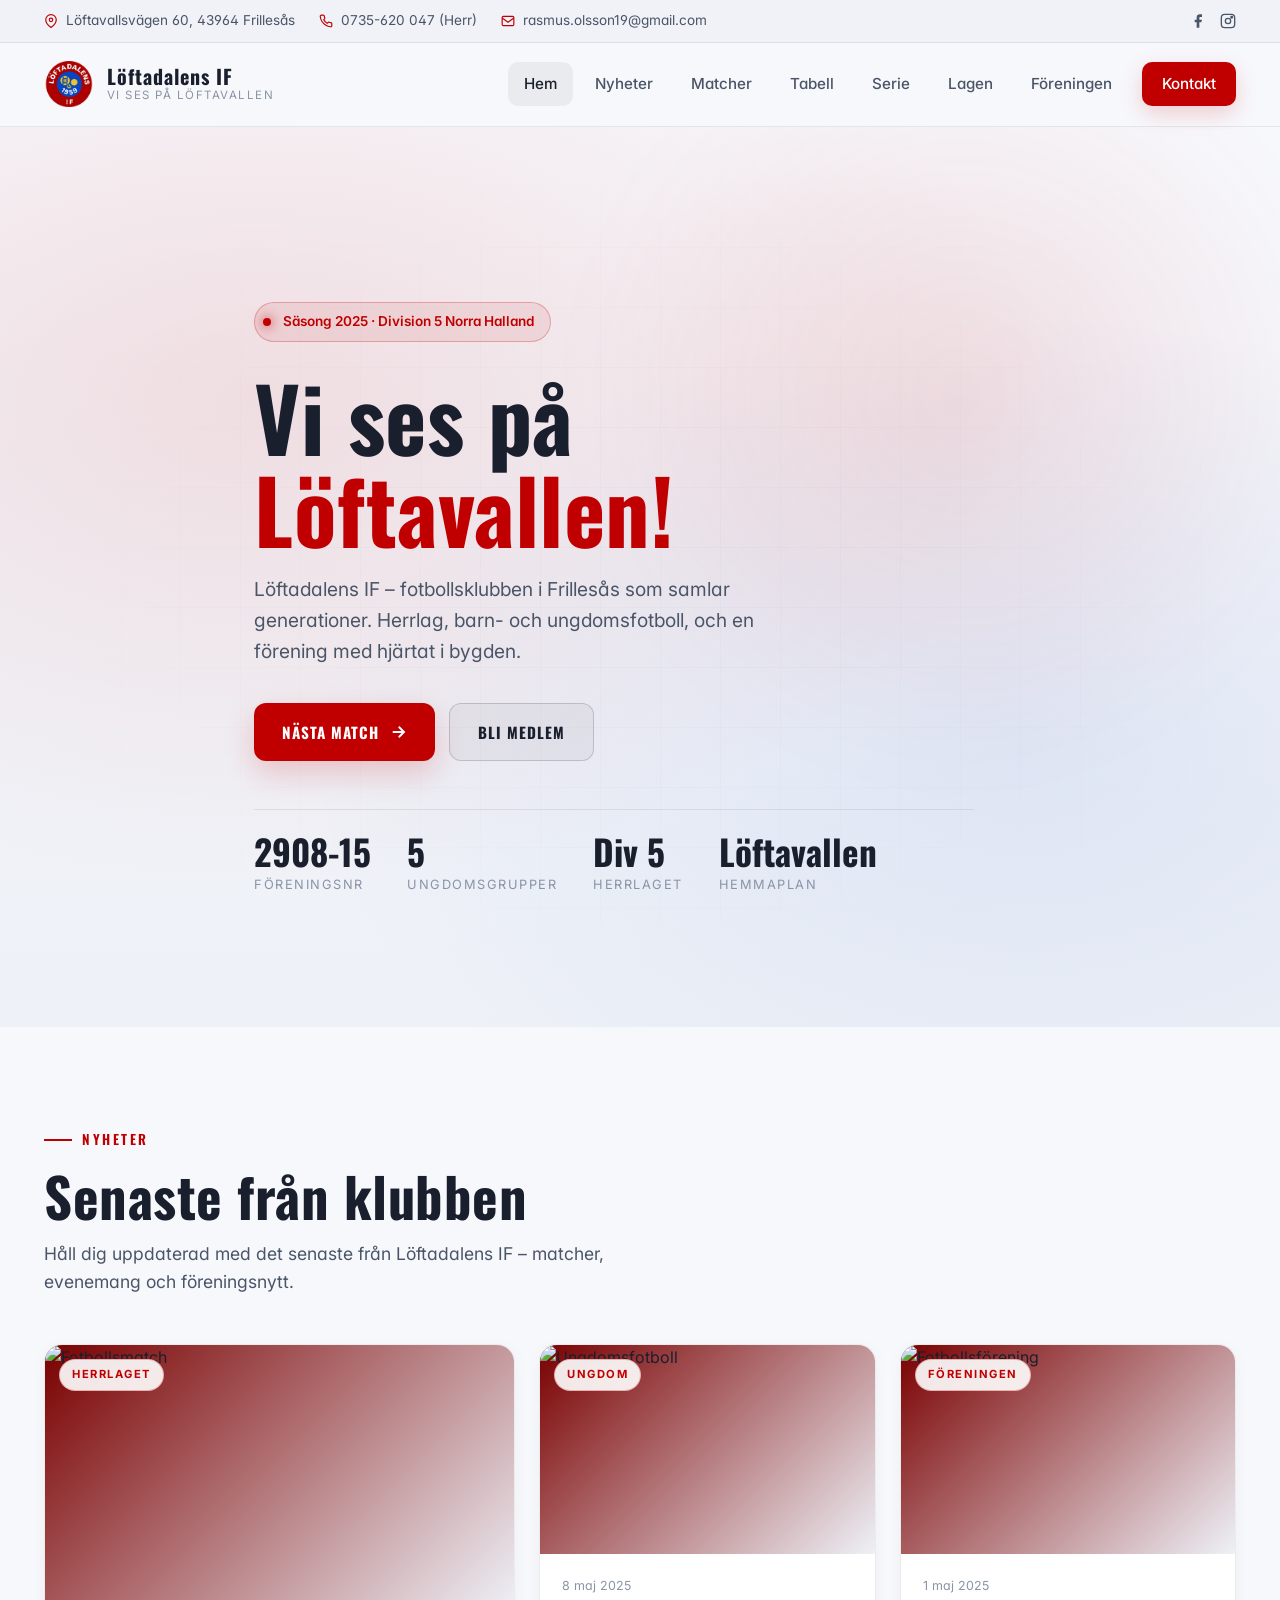
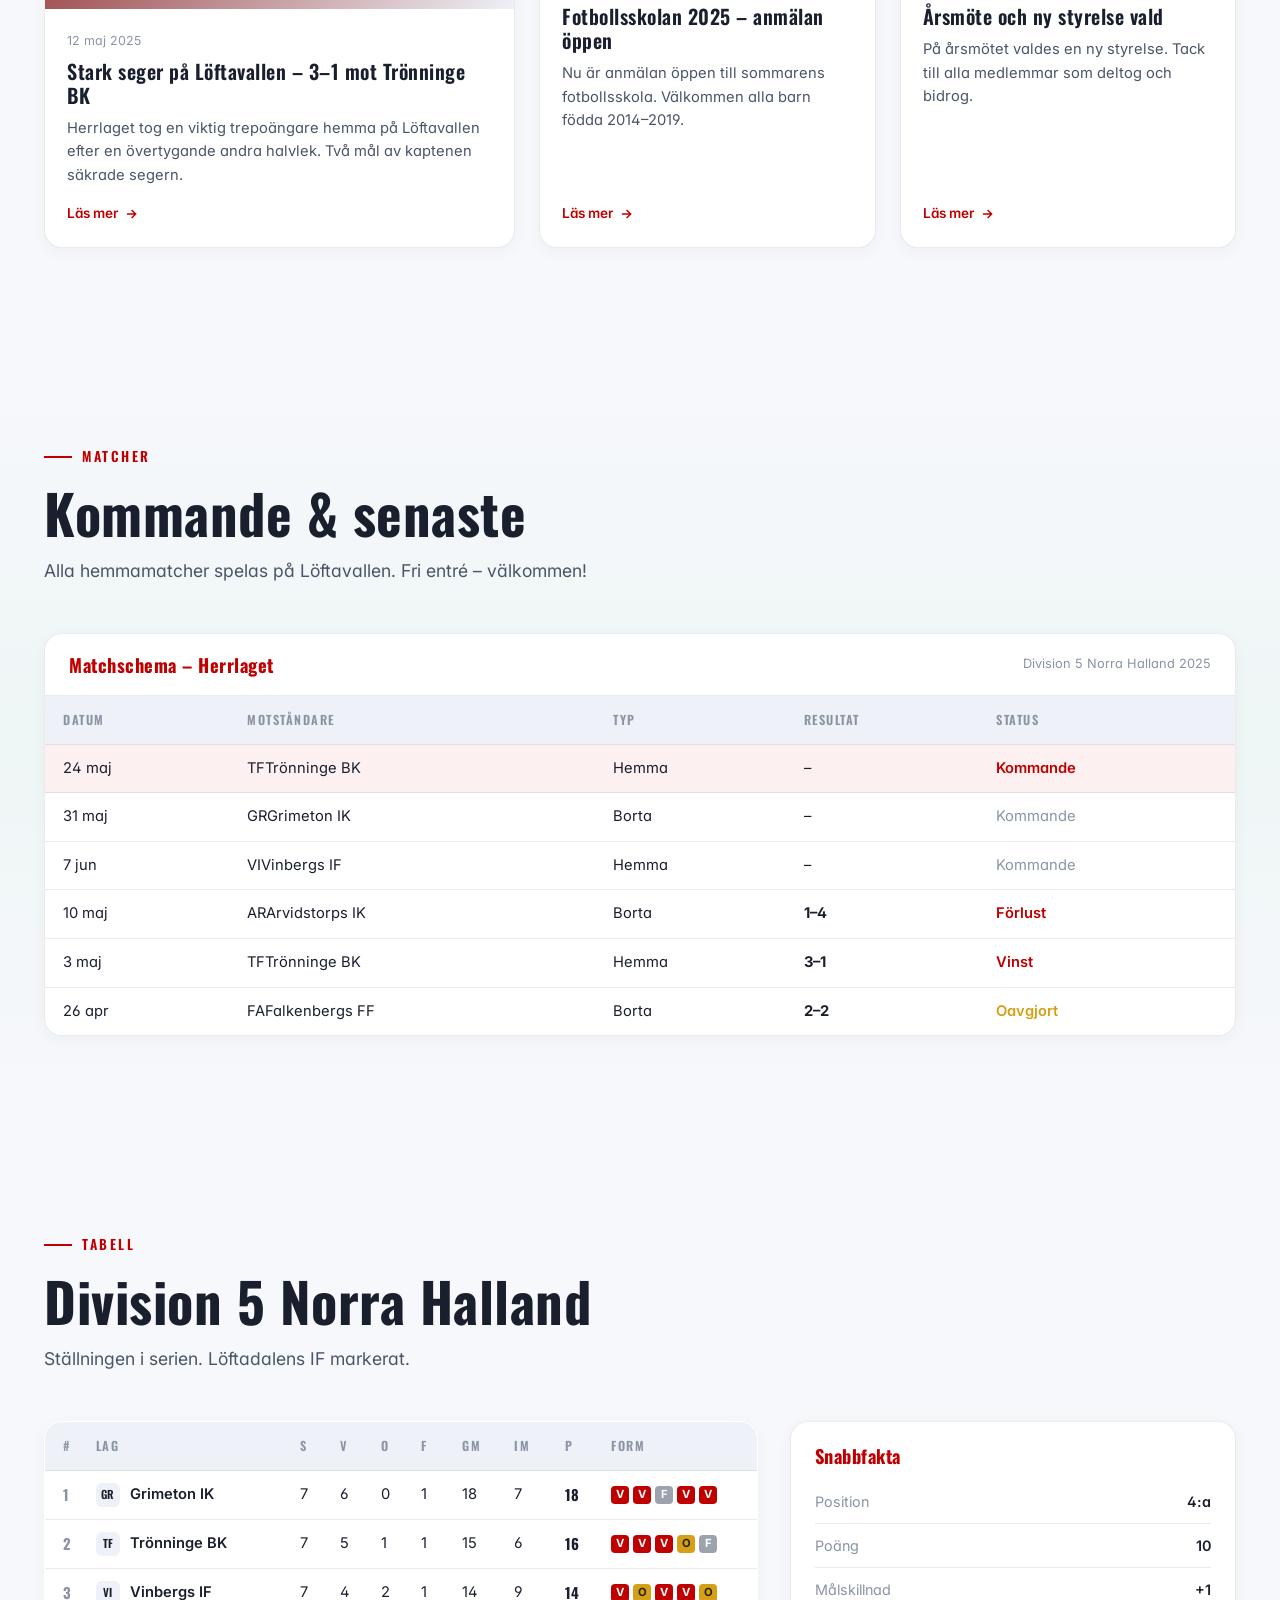
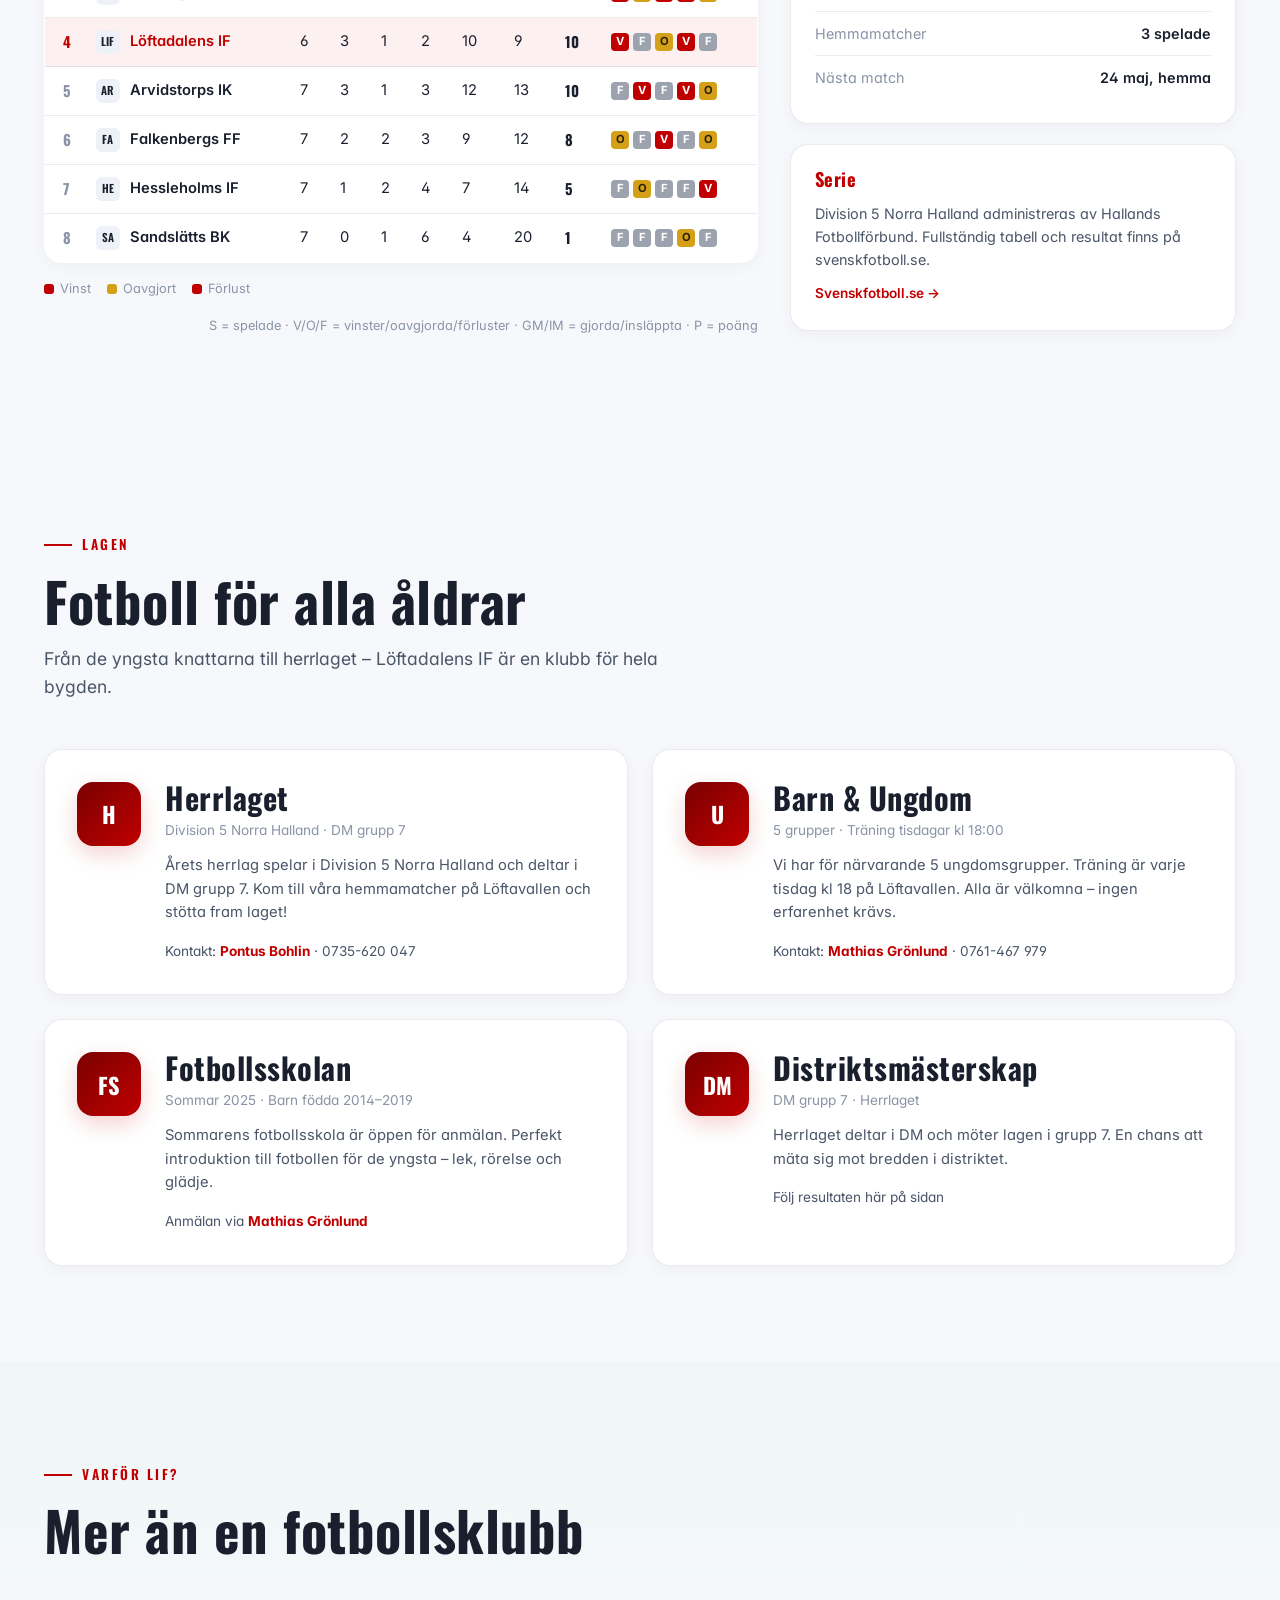
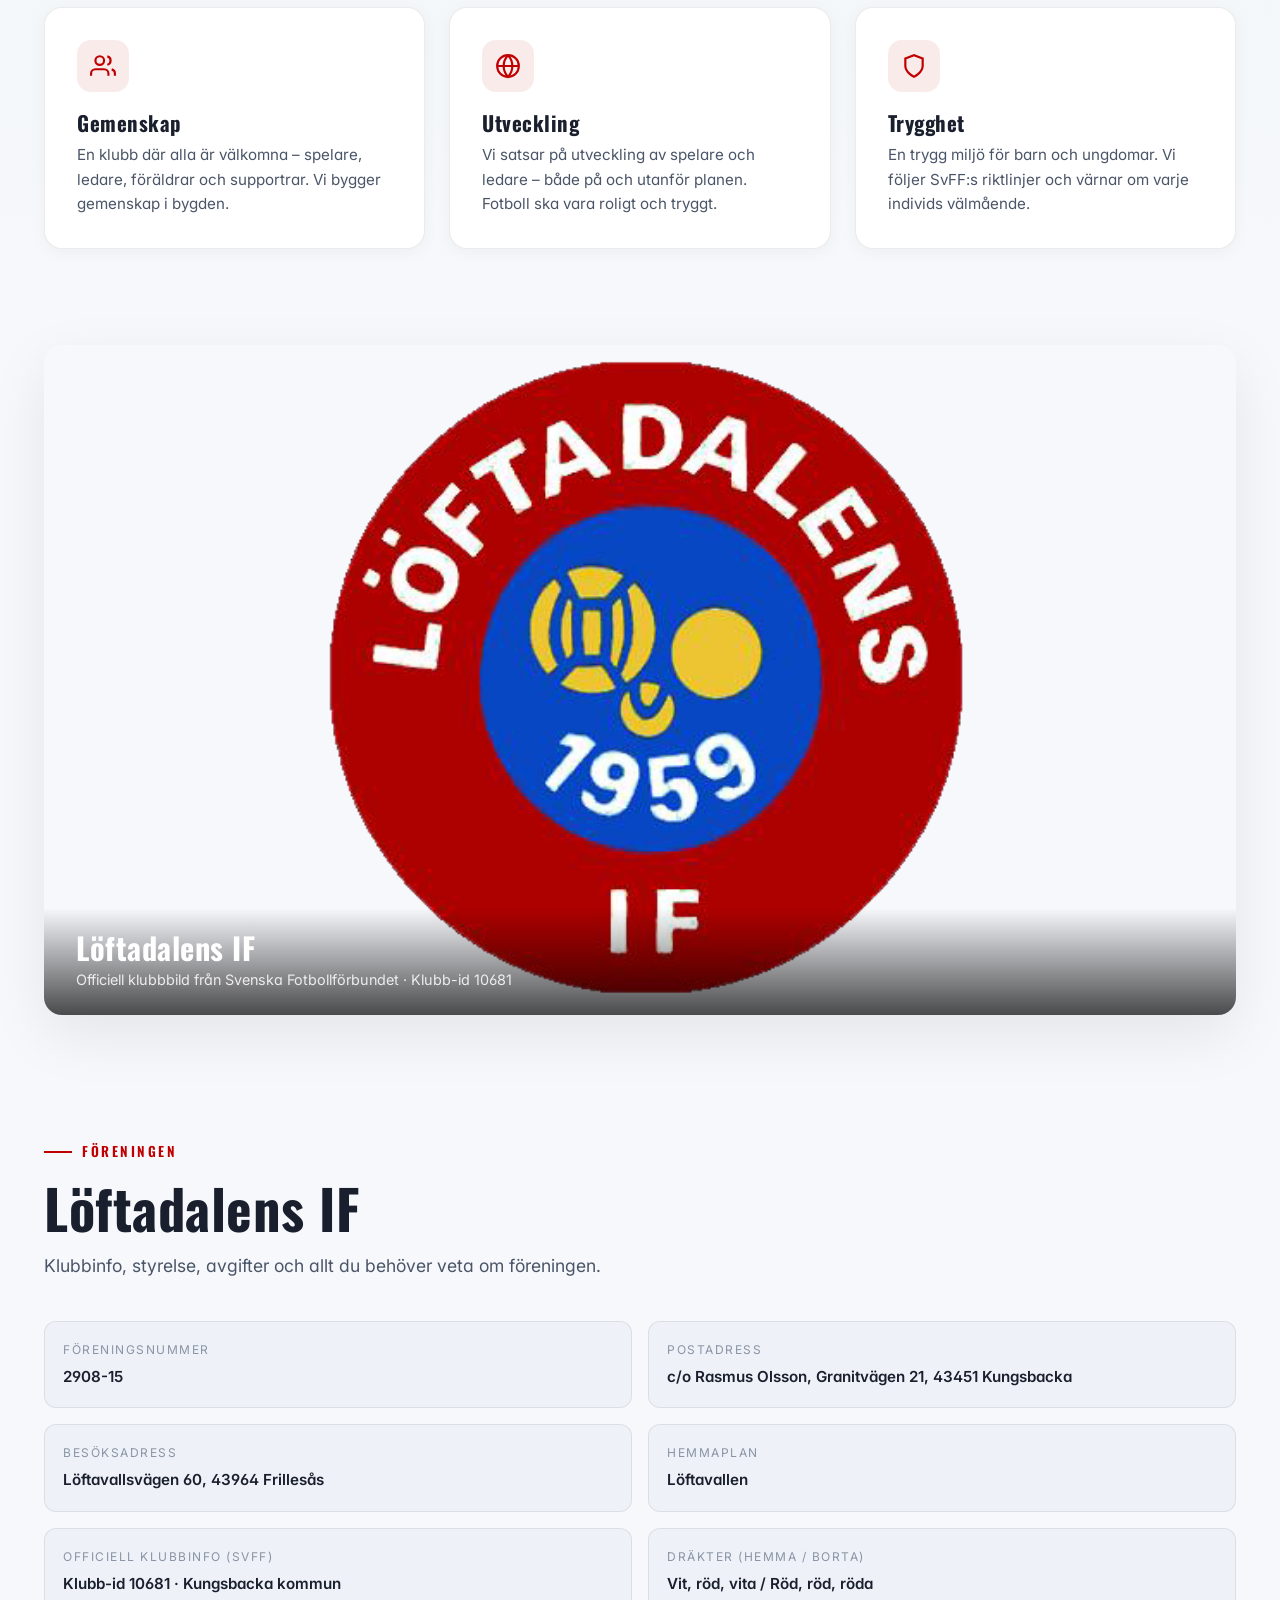
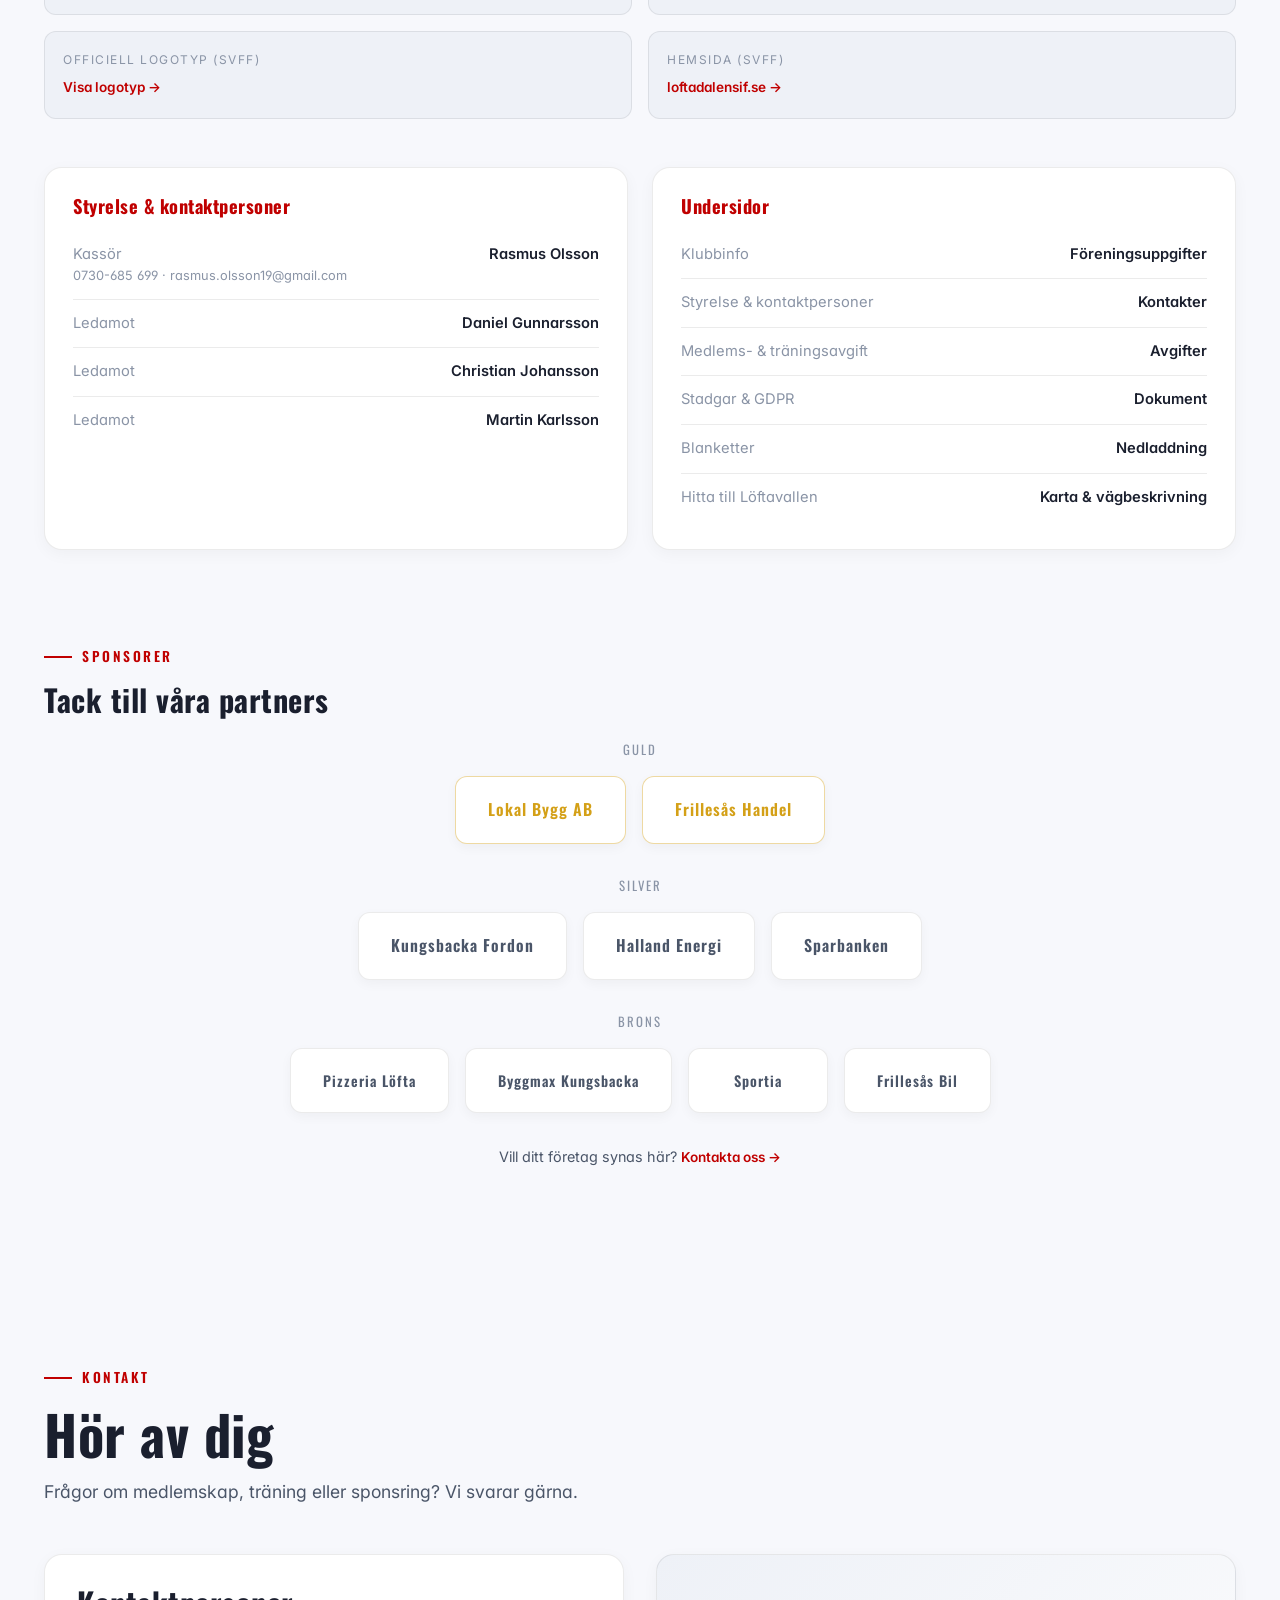
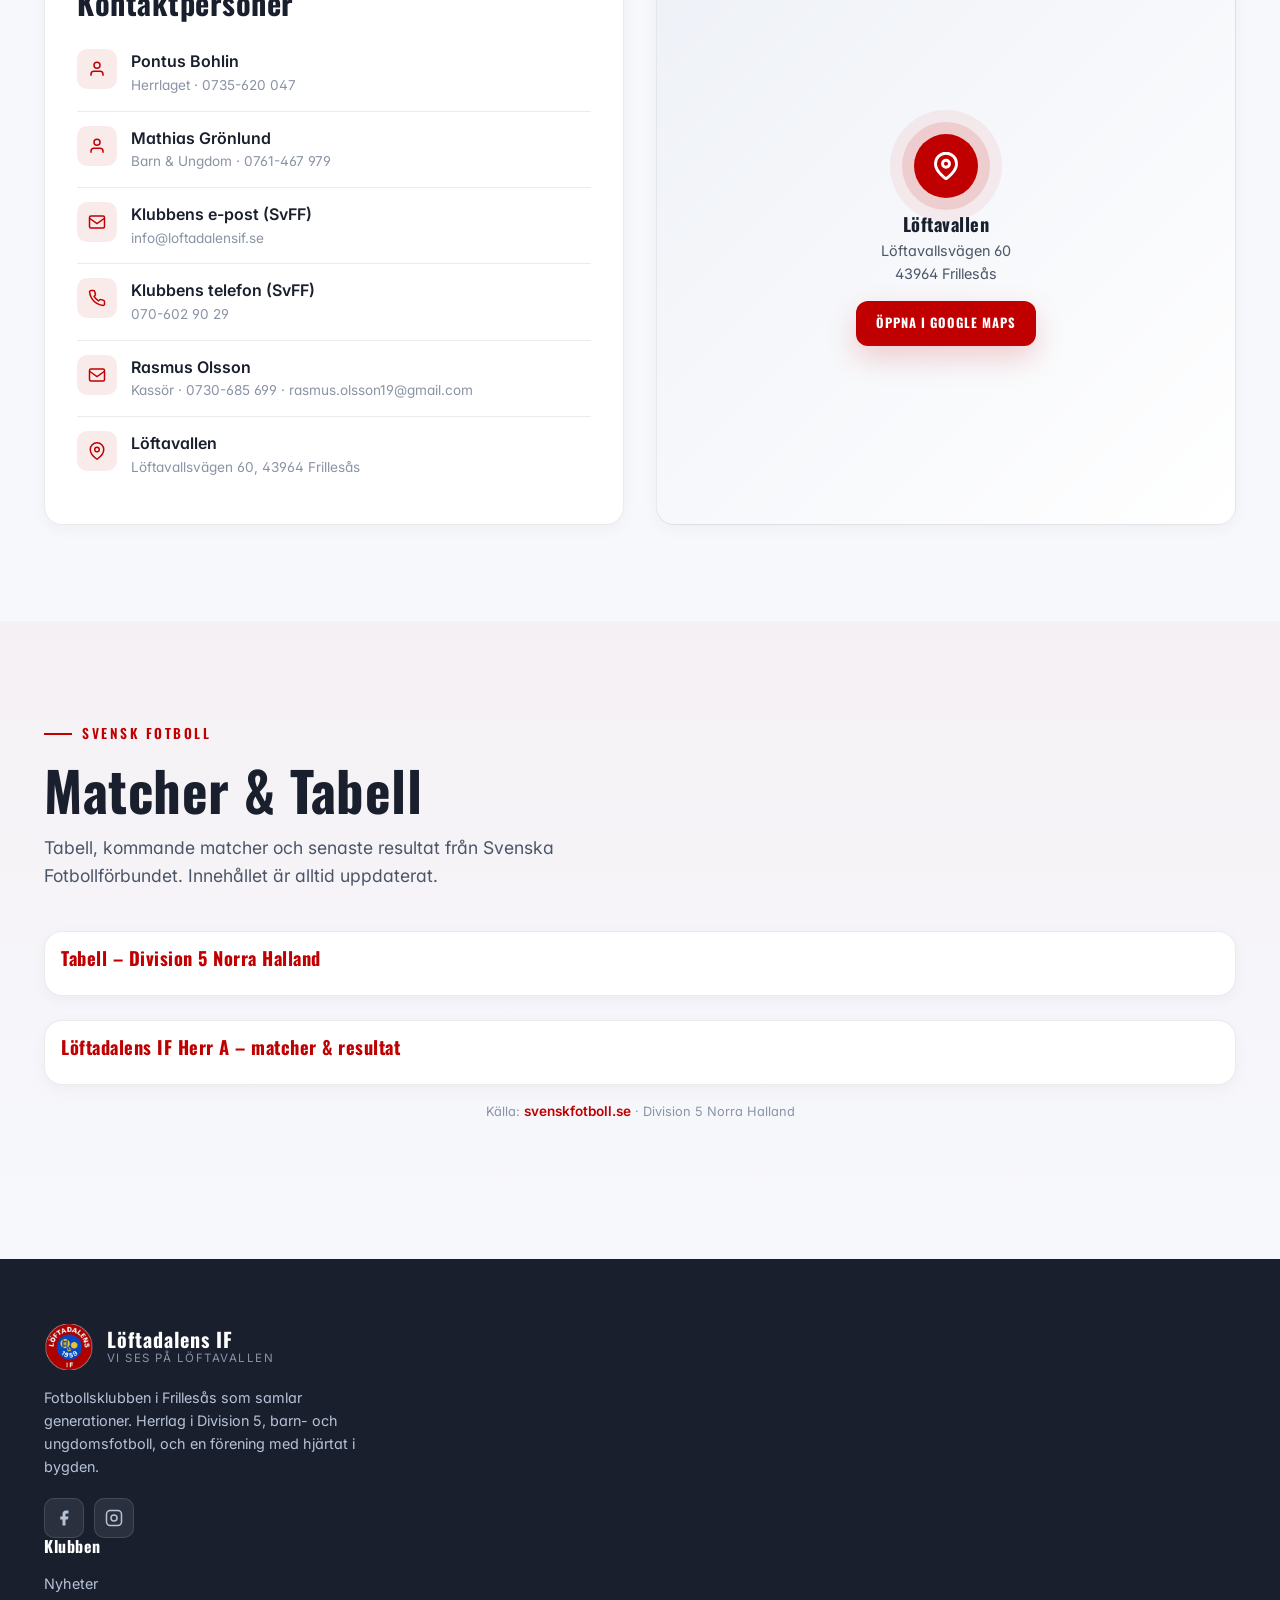
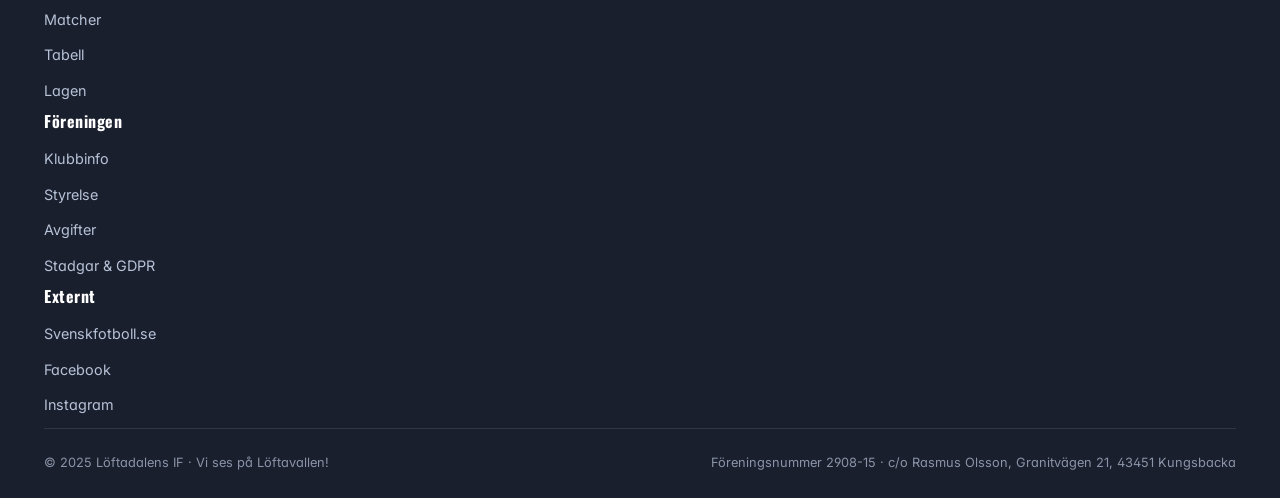
==== commit fb378ca0: "Add images: team photo (SvFF), Unsplash football photos in news cards" ====
--- a/loftadalens-if-standalone.html
+++ b/loftadalens-if-standalone.html
@@ -255,6 +255,7 @@
 }
 .nc-img .nc-pattern { position: absolute; inset: 0; opacity: 0.1;
   background-image: radial-gradient(circle at 30% 40%, #fff 1px, transparent 1px); background-size: 24px 24px; }
+.nc-img img { width: 100%; height: 100%; object-fit: cover; display: block; }
 .nc-body { padding: 22px; flex: 1; display: flex; flex-direction: column; }
 .nc-date { font-size: 0.78rem; color: var(--text-muted); margin-bottom: 8px; }
 .nc-title { font-family: 'Oswald', sans-serif; font-size: 1.25rem; font-weight: 600; margin-bottom: 10px; line-height: 1.2; color: var(--text); }
@@ -587,8 +588,8 @@
       <div class="news-grid">
         <article class="news-card featured reveal">
           <div class="nc-img">
+            <img src="https://images.unsplash.com/photo-1522778119026-d647f0596c20?w=800&h=450&fit=crop&auto=format" alt="Fotbollsmatch" loading="lazy" style="width:100%;height:100%;object-fit:cover;" />
             <span class="nc-tag">Herrlaget</span>
-            <div class="nc-pattern"></div>
           </div>
           <div class="nc-body">
             <div class="nc-date">12 maj 2025</div>
@@ -599,8 +600,8 @@
         </article>
         <article class="news-card reveal reveal-delay-1">
           <div class="nc-img">
+            <img src="https://images.unsplash.com/photo-1517466787929-bc90951d0974?w=400&h=250&fit=crop&auto=format" alt="Ungdomsfotboll" loading="lazy" style="width:100%;height:100%;object-fit:cover;" />
             <span class="nc-tag">Ungdom</span>
-            <div class="nc-pattern"></div>
           </div>
           <div class="nc-body">
             <div class="nc-date">8 maj 2025</div>
@@ -611,8 +612,8 @@
         </article>
         <article class="news-card reveal reveal-delay-2">
           <div class="nc-img">
+            <img src="https://images.unsplash.com/photo-1551958219-acbc608c6377?w=400&h=250&fit=crop&auto=format" alt="Fotbollsförening" loading="lazy" style="width:100%;height:100%;object-fit:cover;" />
             <span class="nc-tag">Föreningen</span>
-            <div class="nc-pattern"></div>
           </div>
           <div class="nc-body">
             <div class="nc-date">1 maj 2025</div>
@@ -873,6 +874,19 @@
           </div>
           <h3>Trygghet</h3>
           <p>En trygg miljö för barn och ungdomar. Vi följer SvFF:s riktlinjer och värnar om varje individs välmående.</p>
+        </div>
+      </div>
+    </div>
+  </section>
+
+  <!-- Club photo -->
+  <section class="section" style="padding:0 0 24px;">
+    <div class="container">
+      <div class="reveal" style="border-radius:var(--radius);overflow:hidden;box-shadow:var(--shadow);position:relative;">
+        <img src="[data-uri]" alt="Löftadalens IF – lagbilden" loading="lazy" style="width:100%;height:auto;display:block;" />
+        <div style="position:absolute;bottom:0;left:0;right:0;padding:24px 32px;background:linear-gradient(transparent, rgba(0,0,0,0.7));color:#fff;">
+          <h3 style="color:#fff;margin-bottom:4px;">Löftadalens IF</h3>
+          <p style="color:rgba(255,255,255,0.85);font-size:0.9rem;margin:0;">Officiell klubbbild från Svenska Fotbollförbundet · Klubb-id 10681</p>
         </div>
       </div>
     </div>
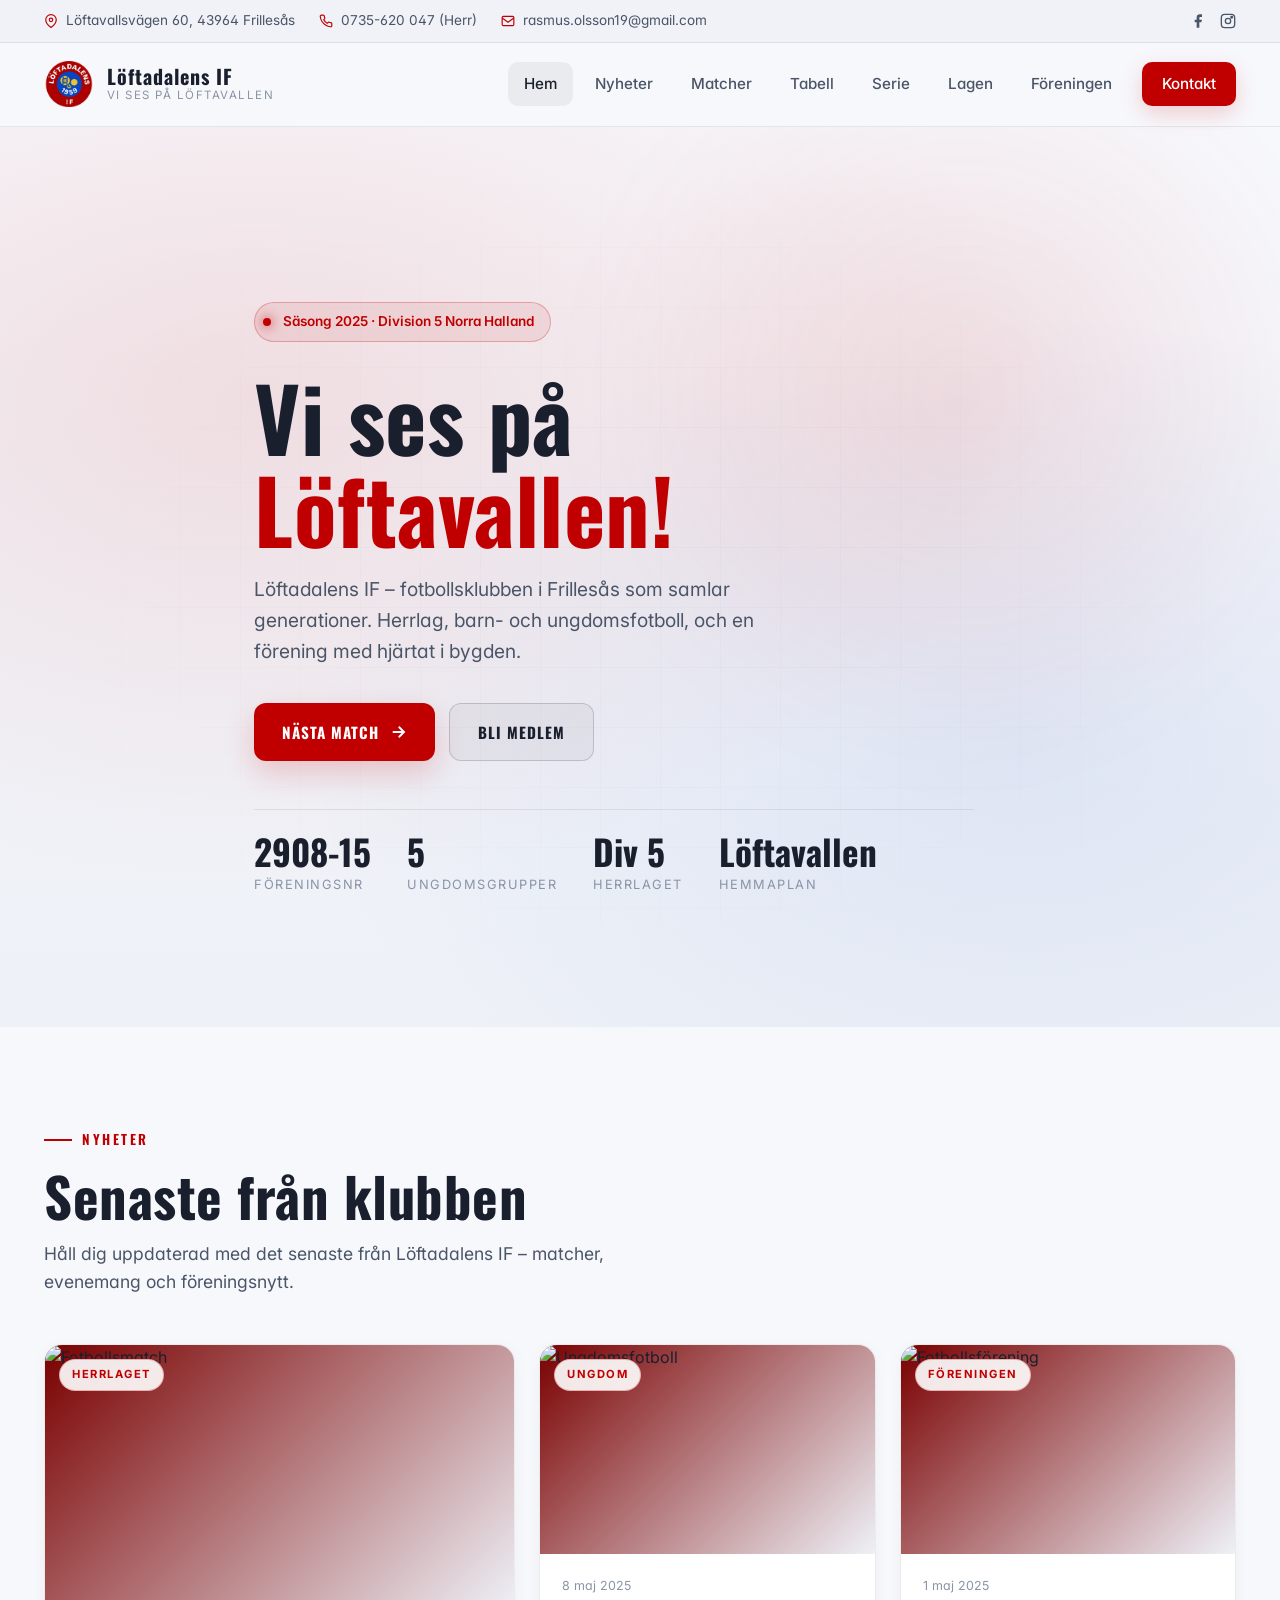
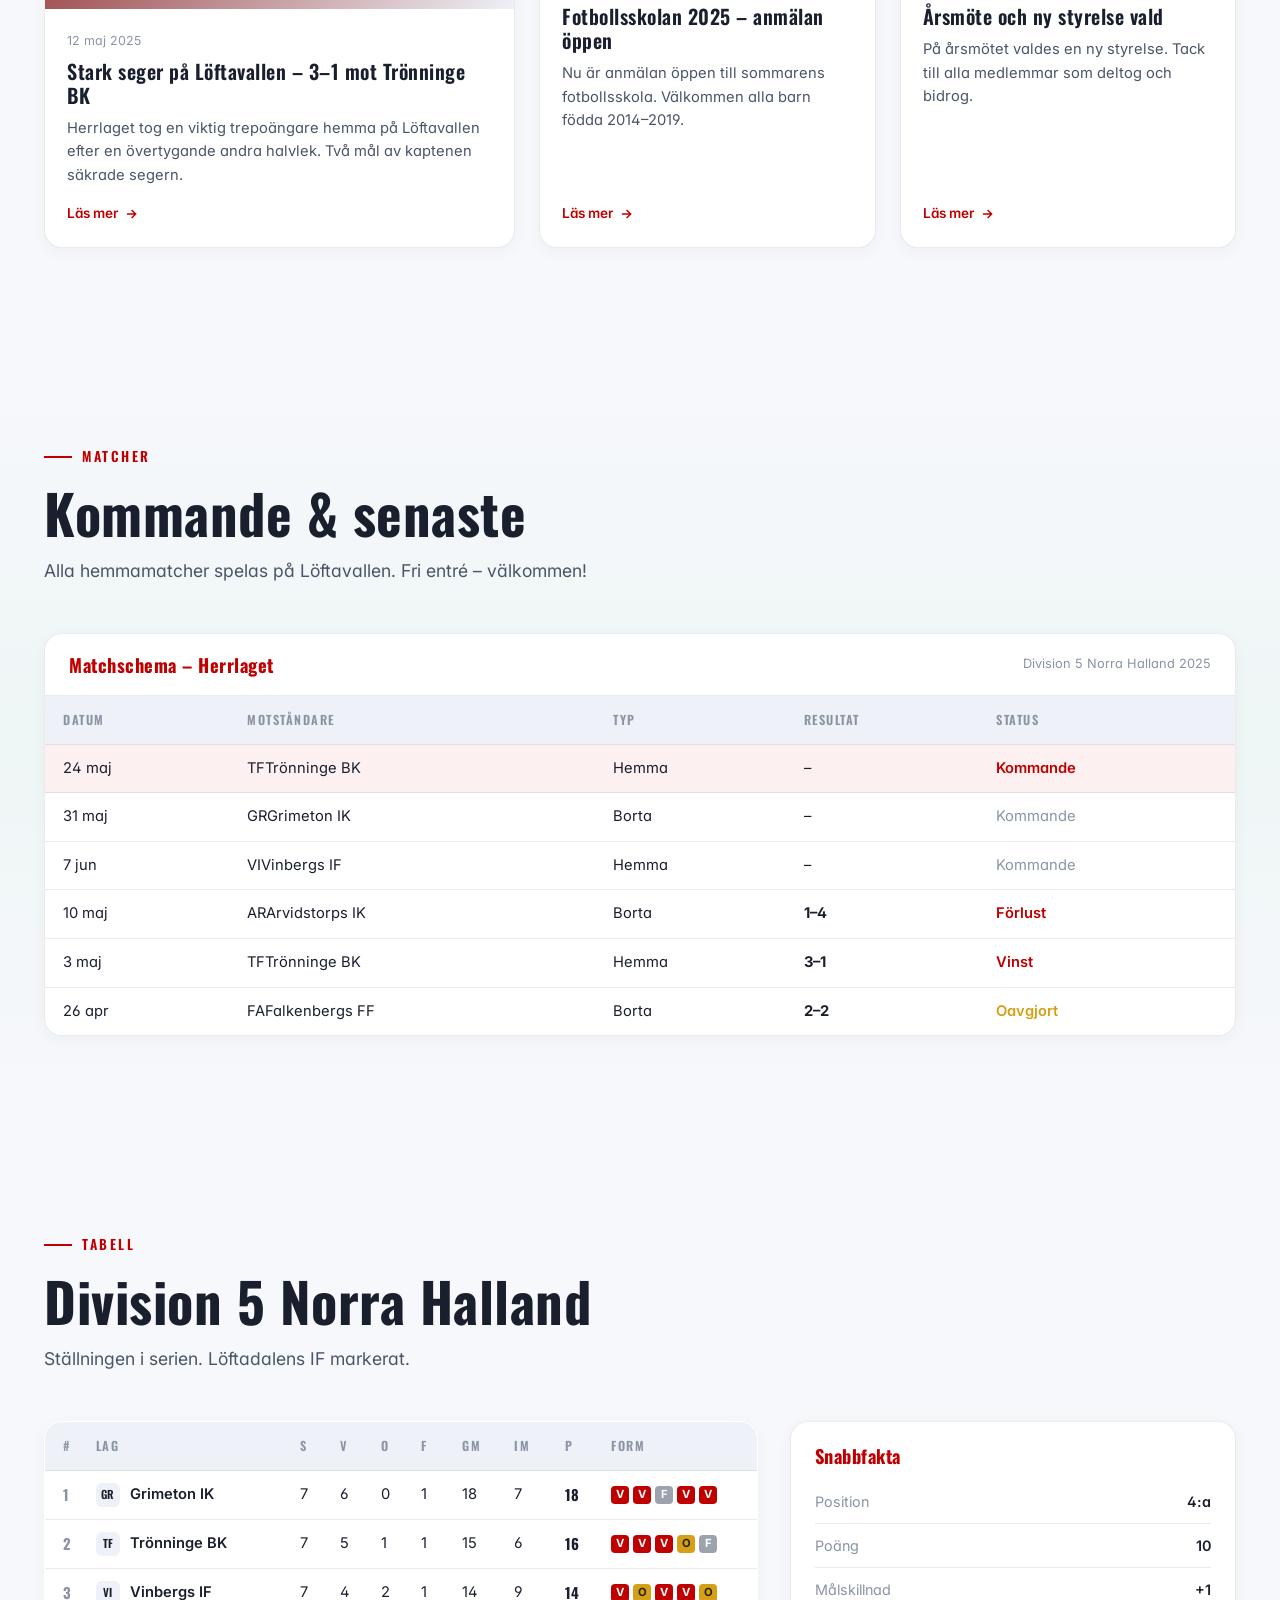
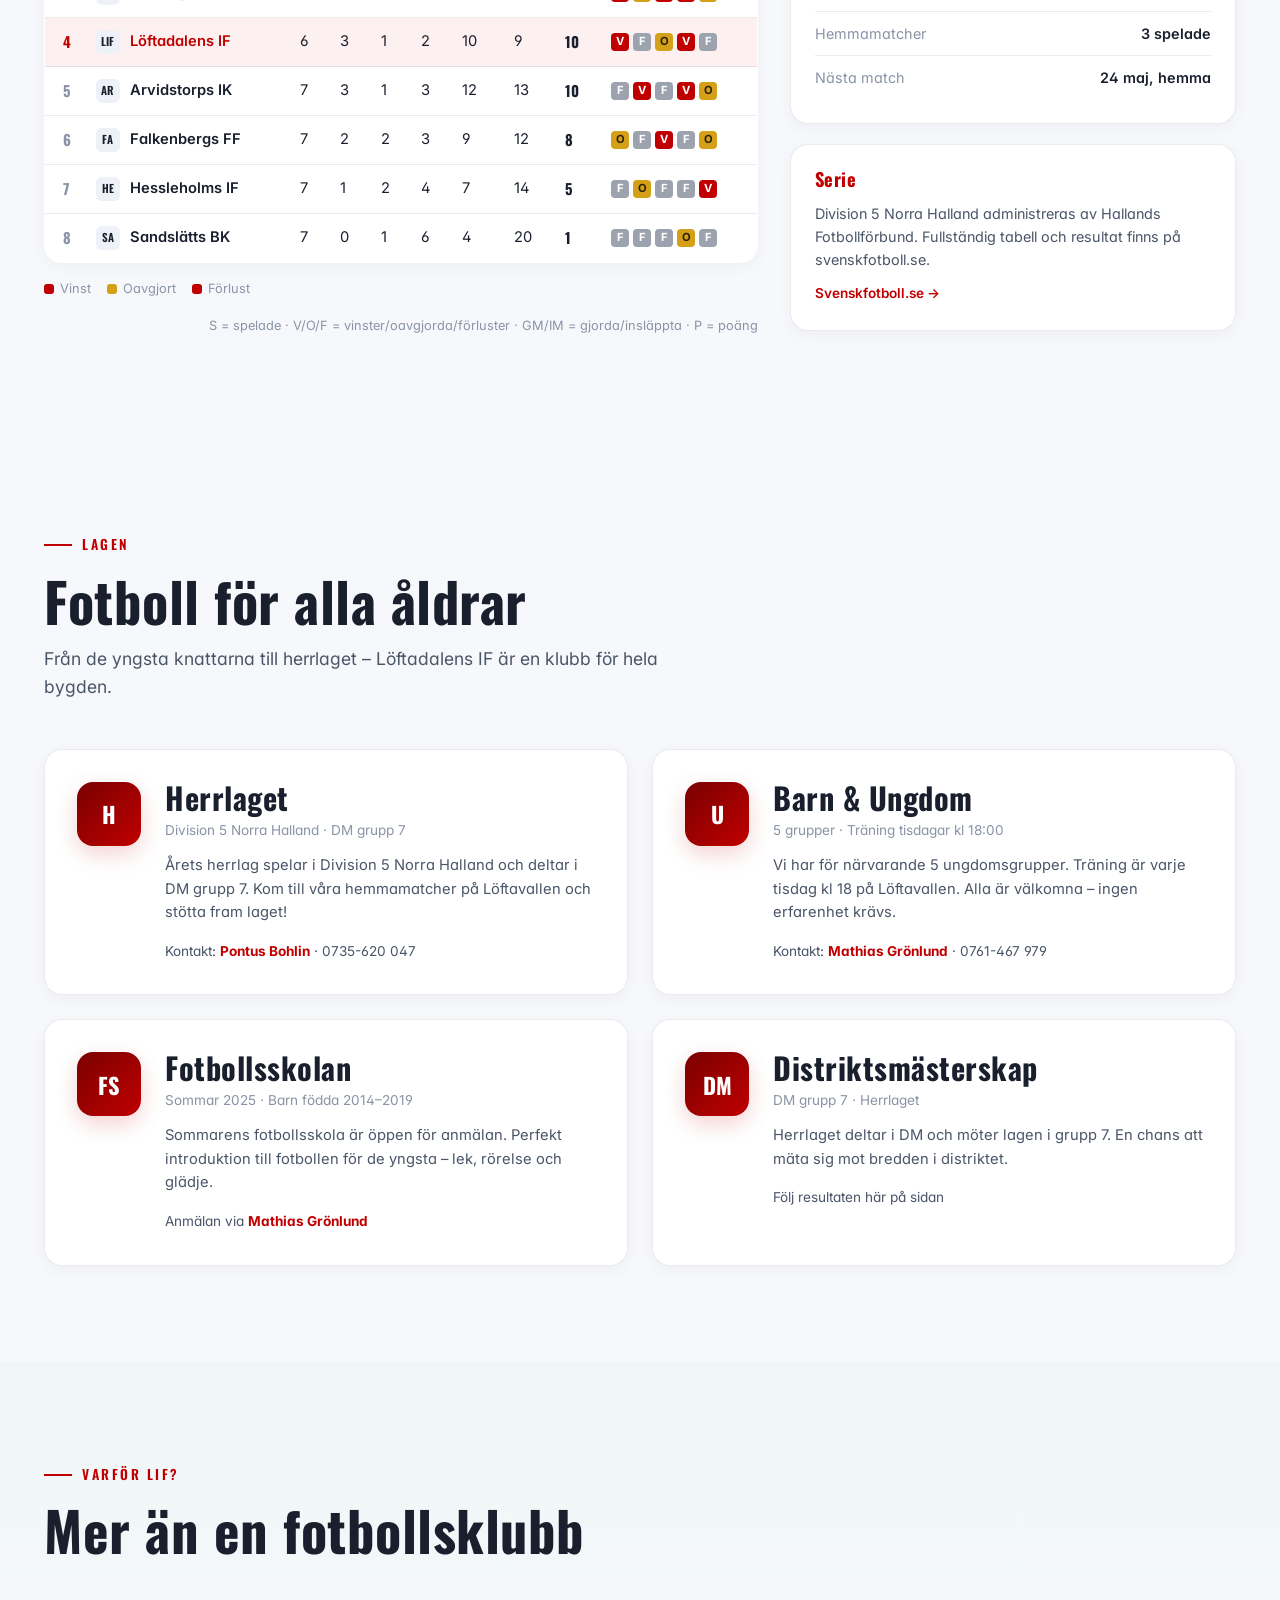
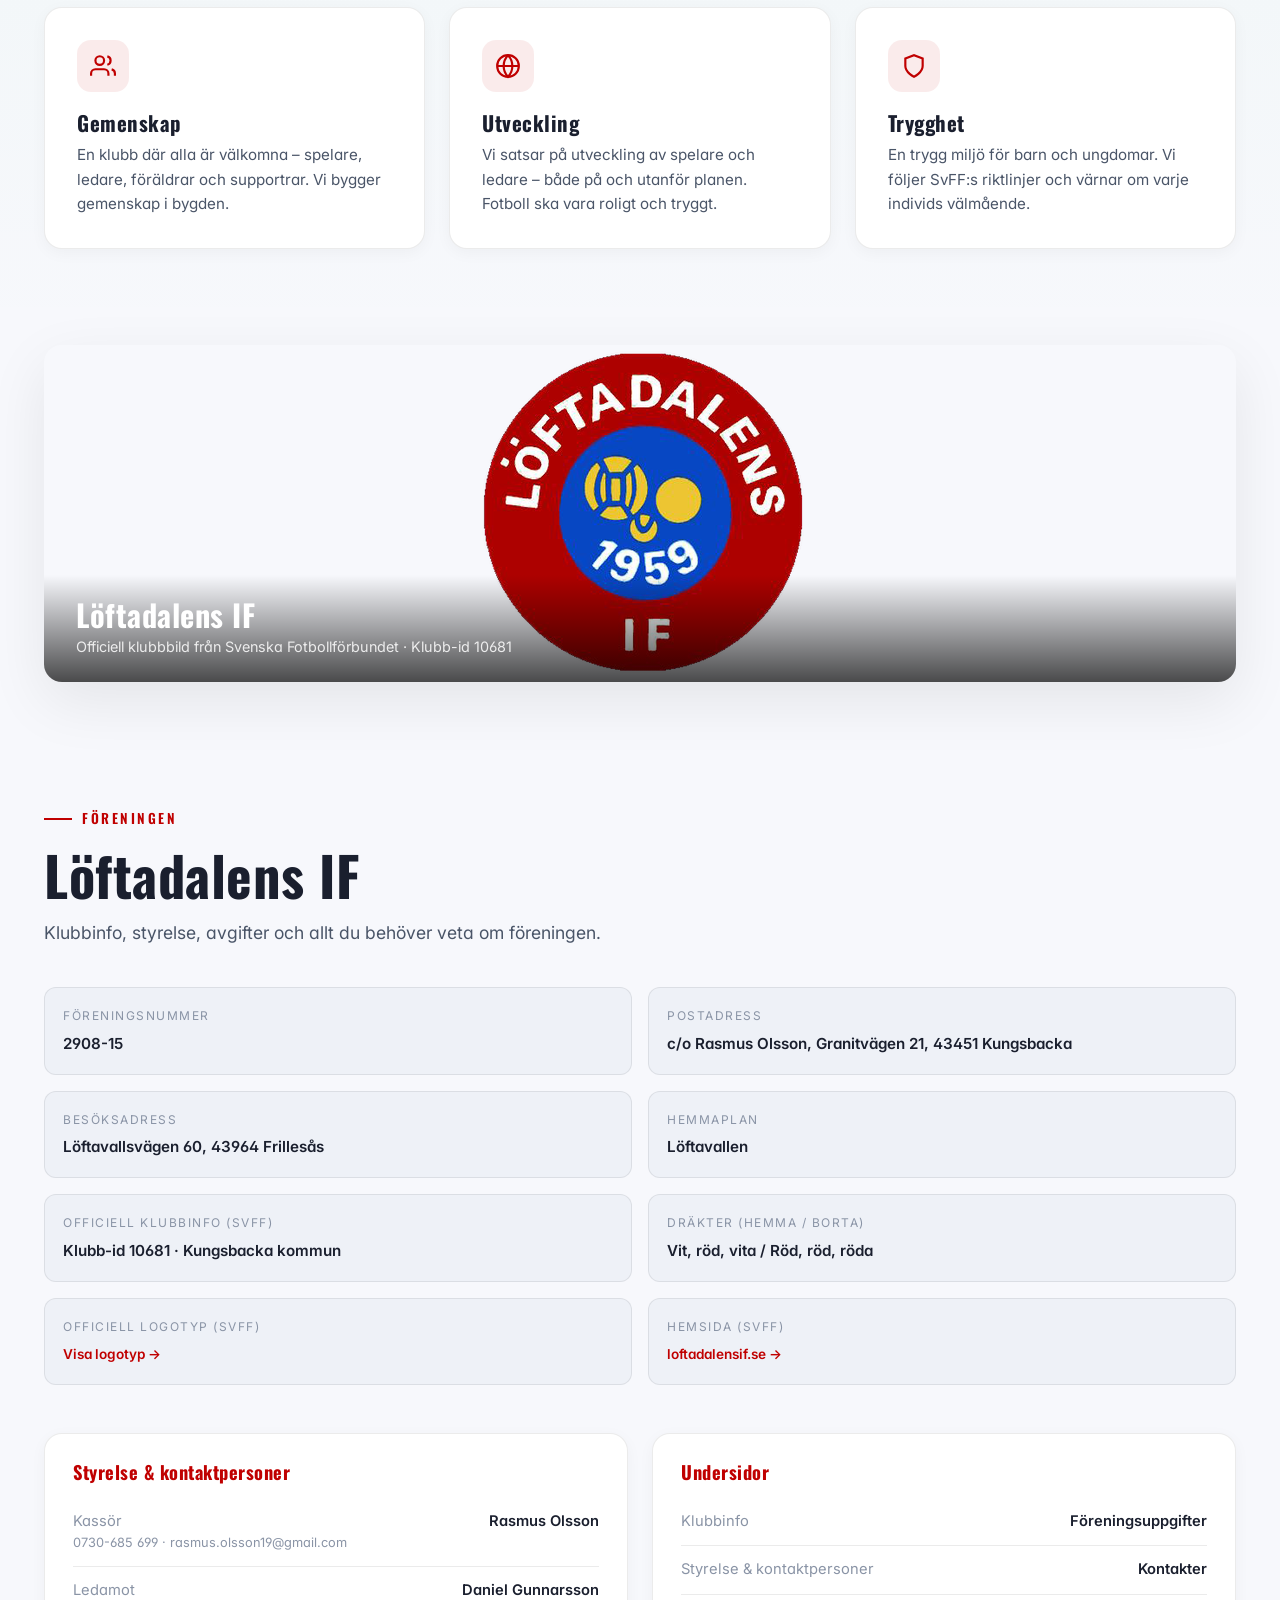
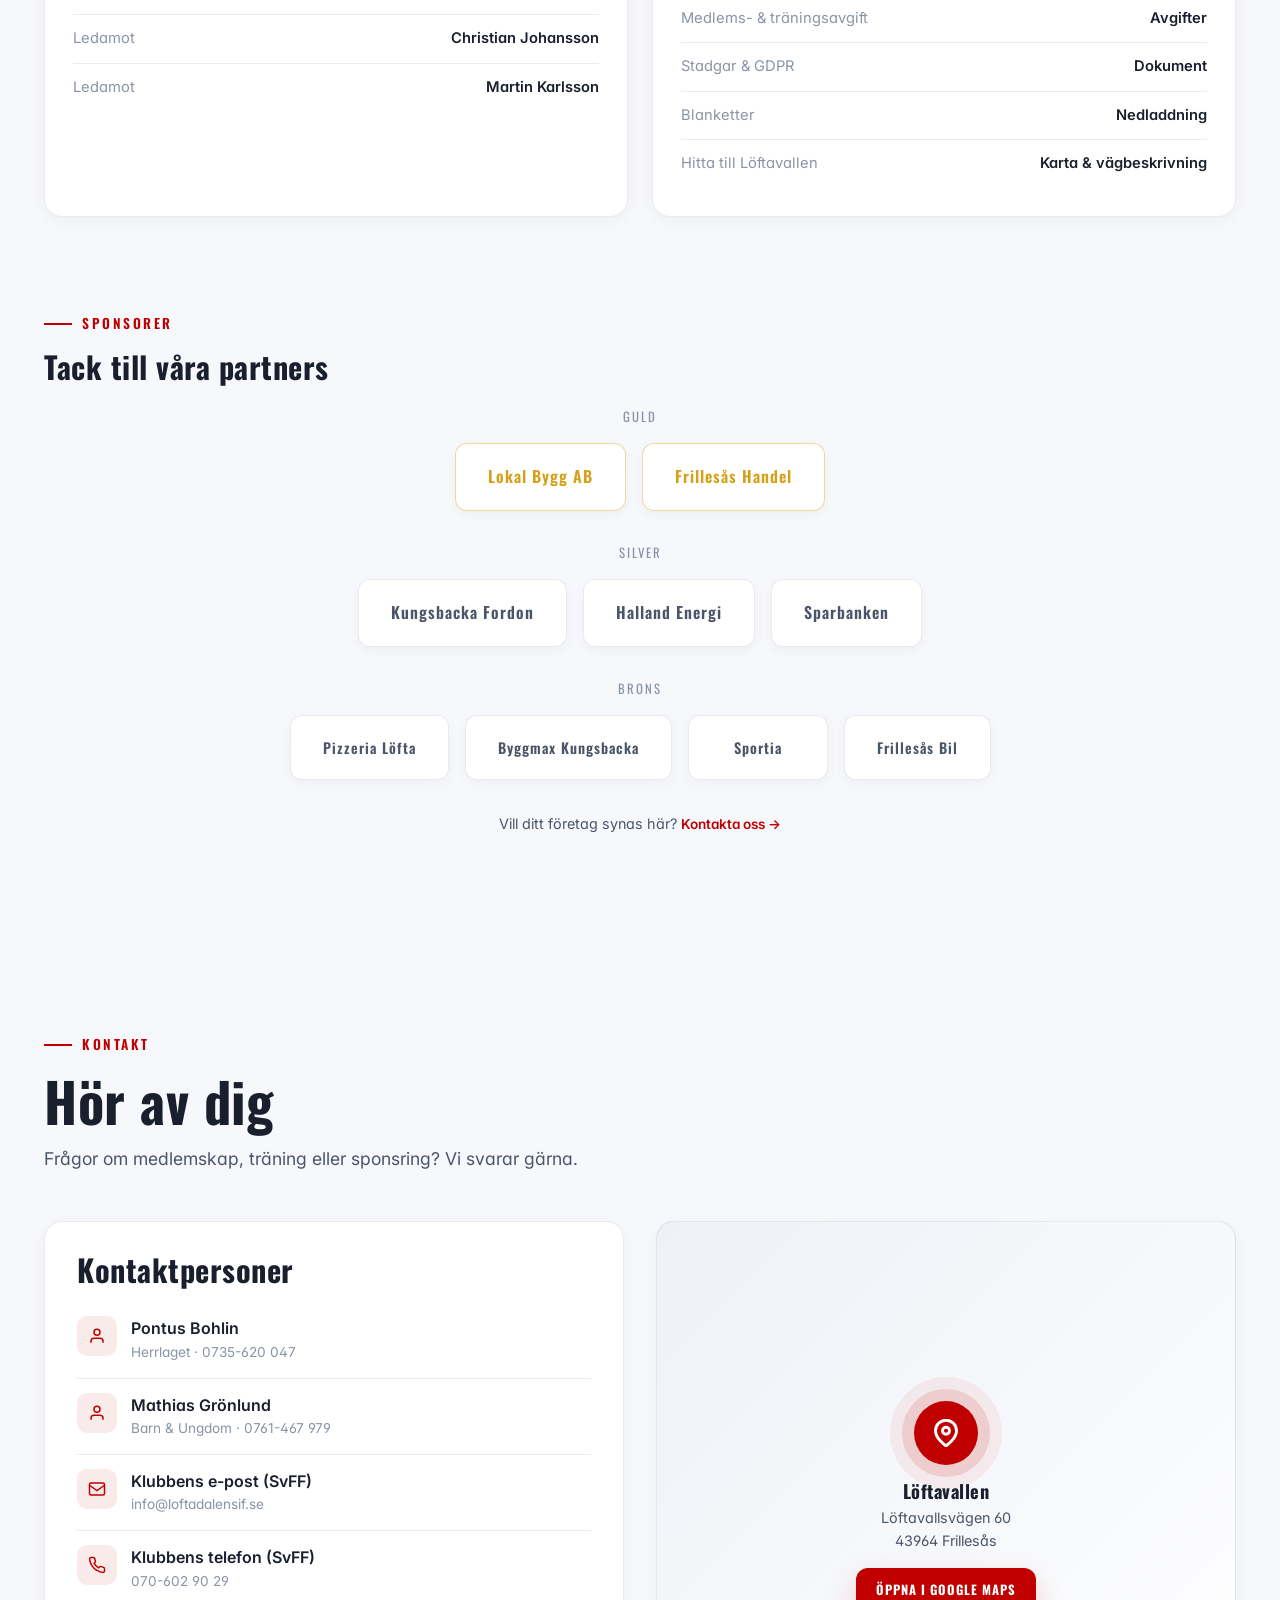
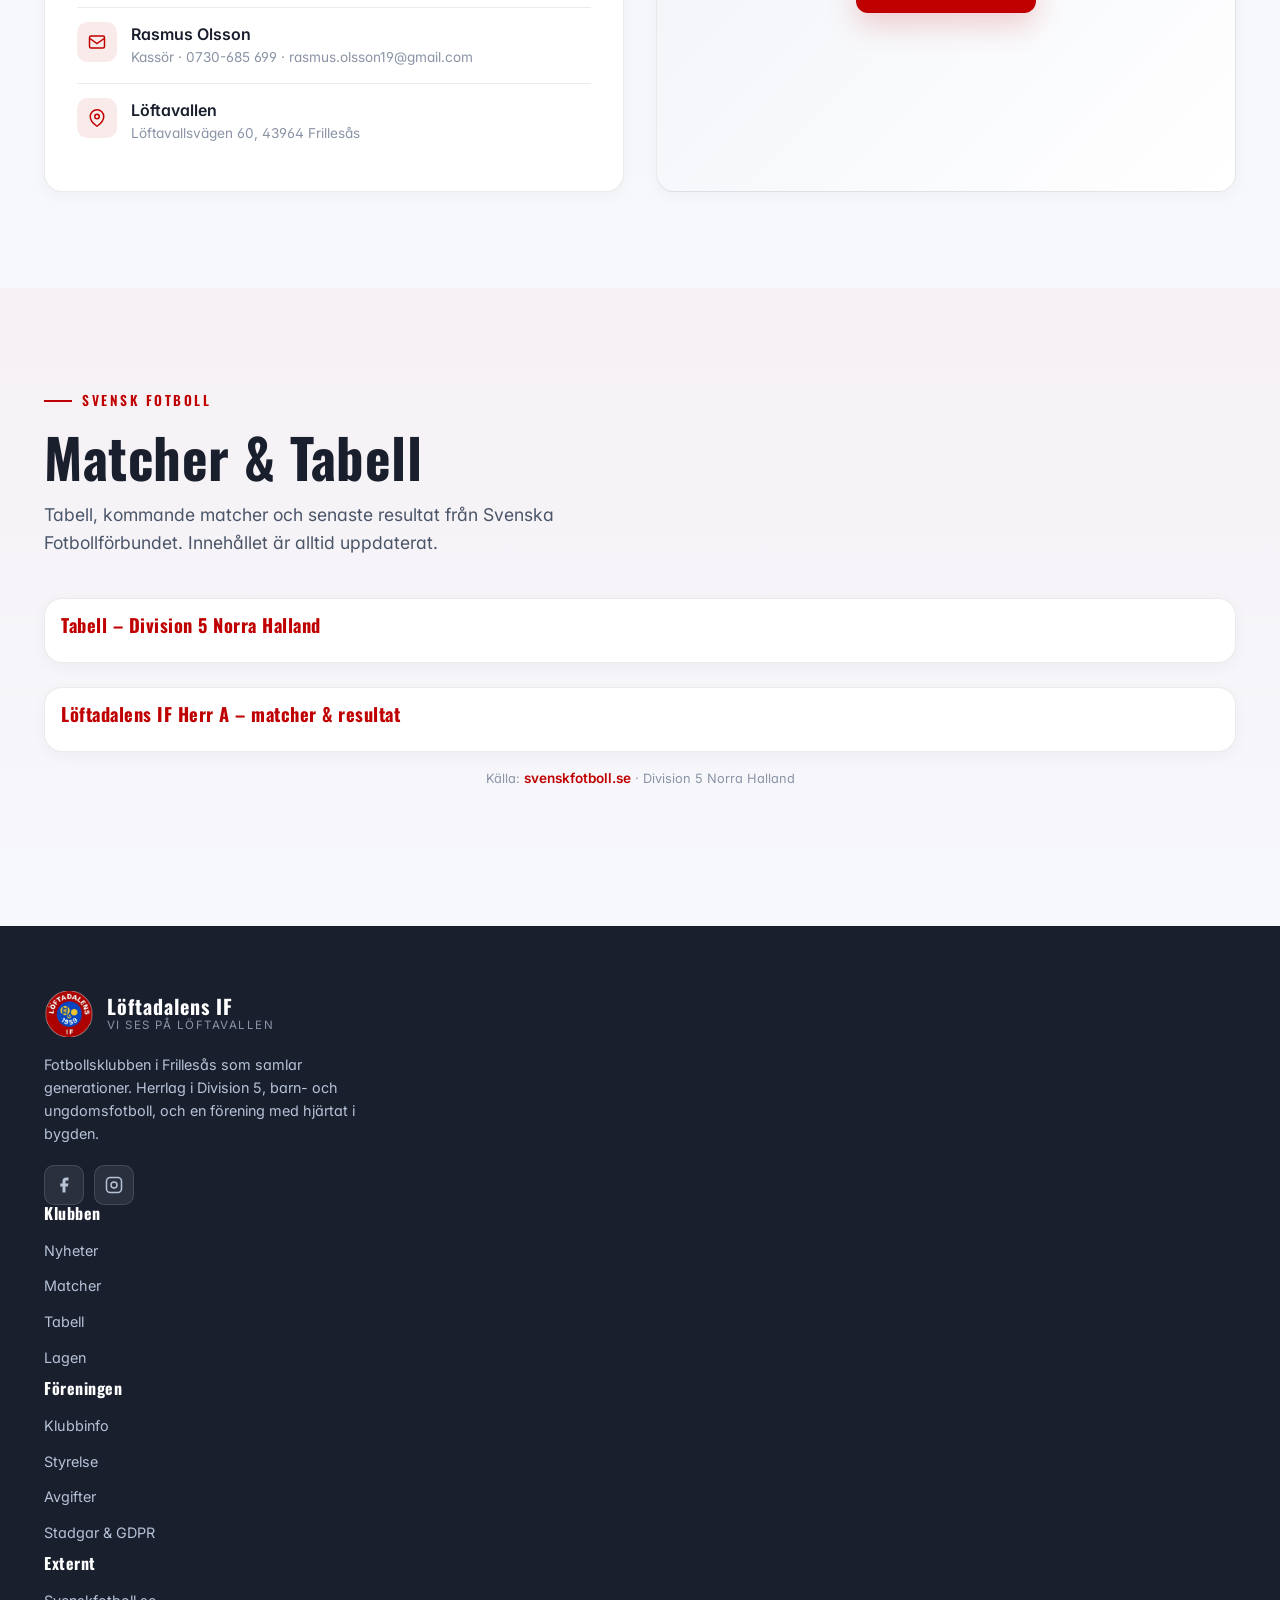
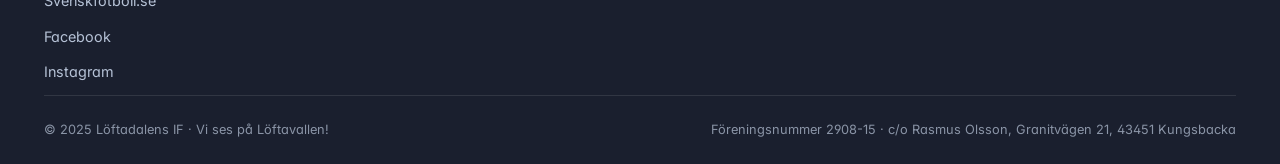
==== commit 7bd0c58f: "Resize team photo to 600px and constrain display width" ====
--- a/loftadalens-if-standalone.html
+++ b/loftadalens-if-standalone.html
@@ -883,7 +883,7 @@
   <section class="section" style="padding:0 0 24px;">
     <div class="container">
       <div class="reveal" style="border-radius:var(--radius);overflow:hidden;box-shadow:var(--shadow);position:relative;">
-        <img src="[data-uri]" alt="Löftadalens IF – lagbilden" loading="lazy" style="width:100%;height:auto;display:block;" />
+        <img src="[data-uri]